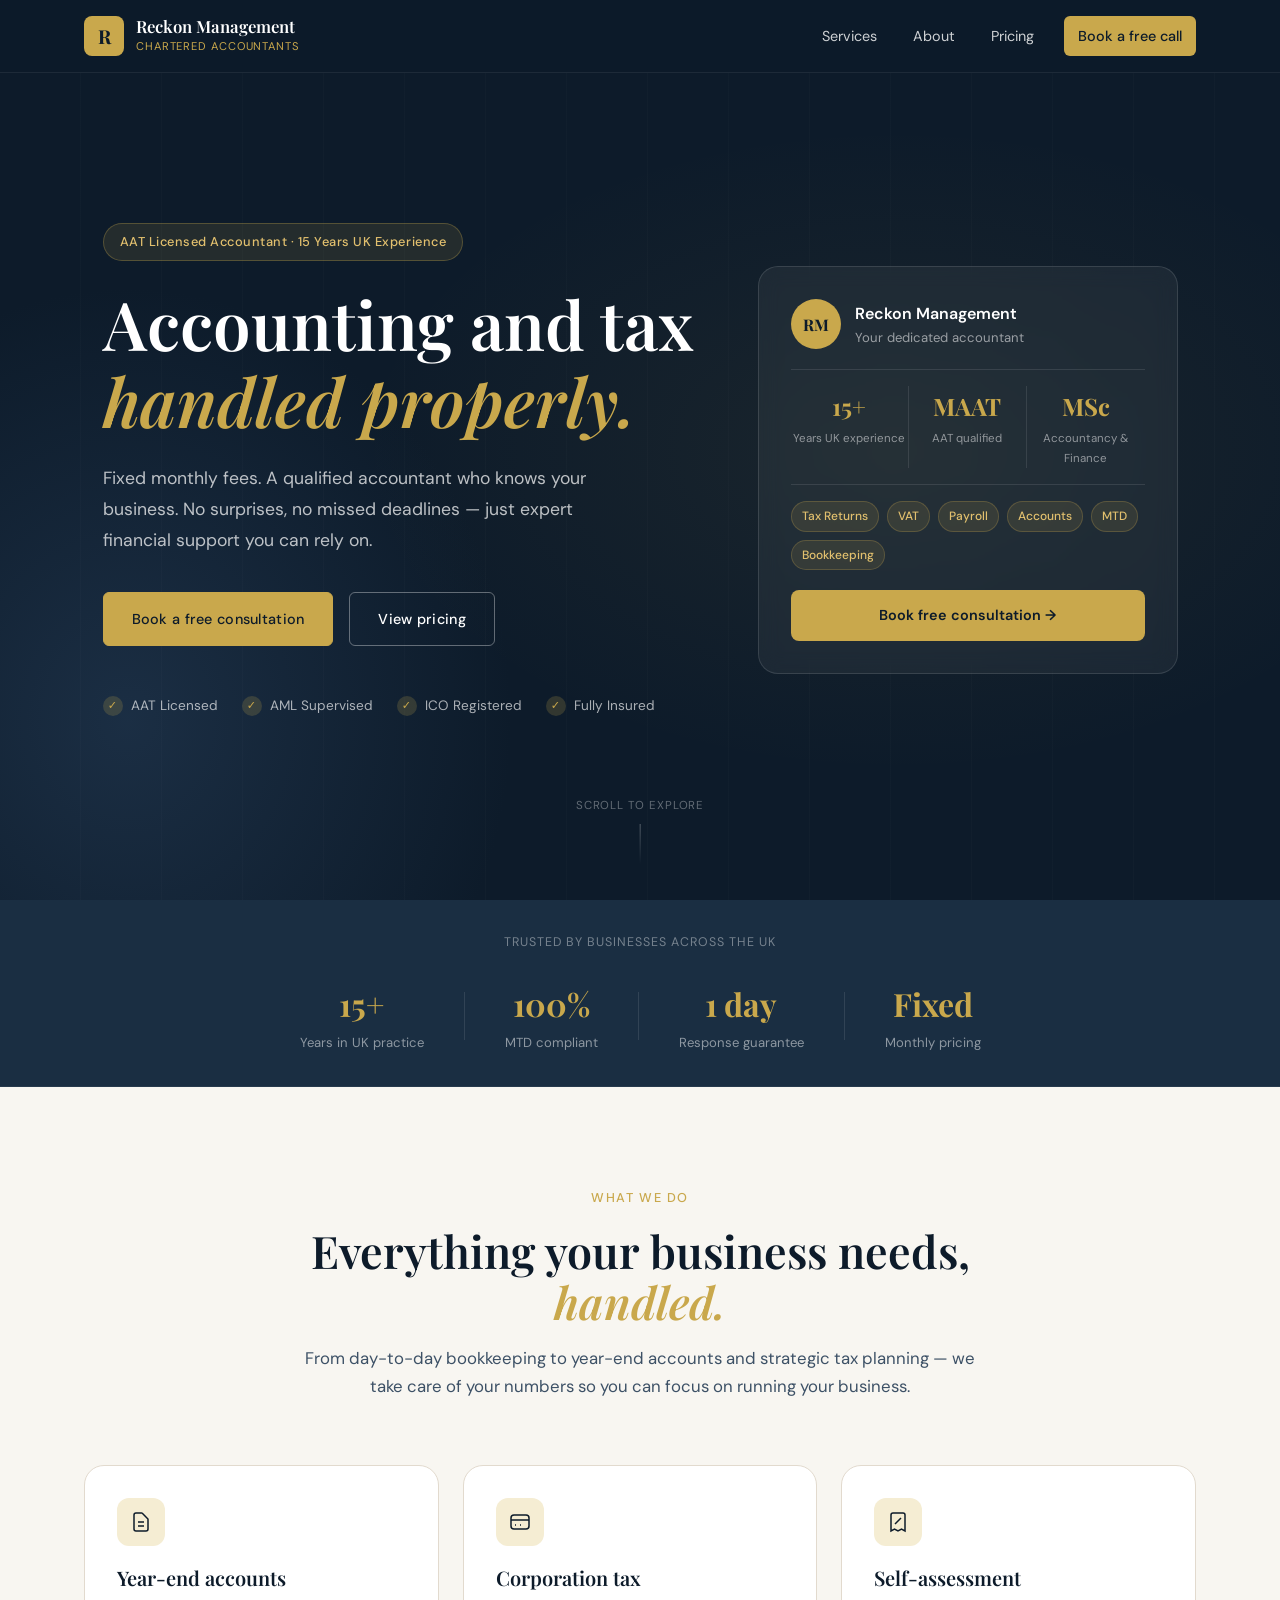
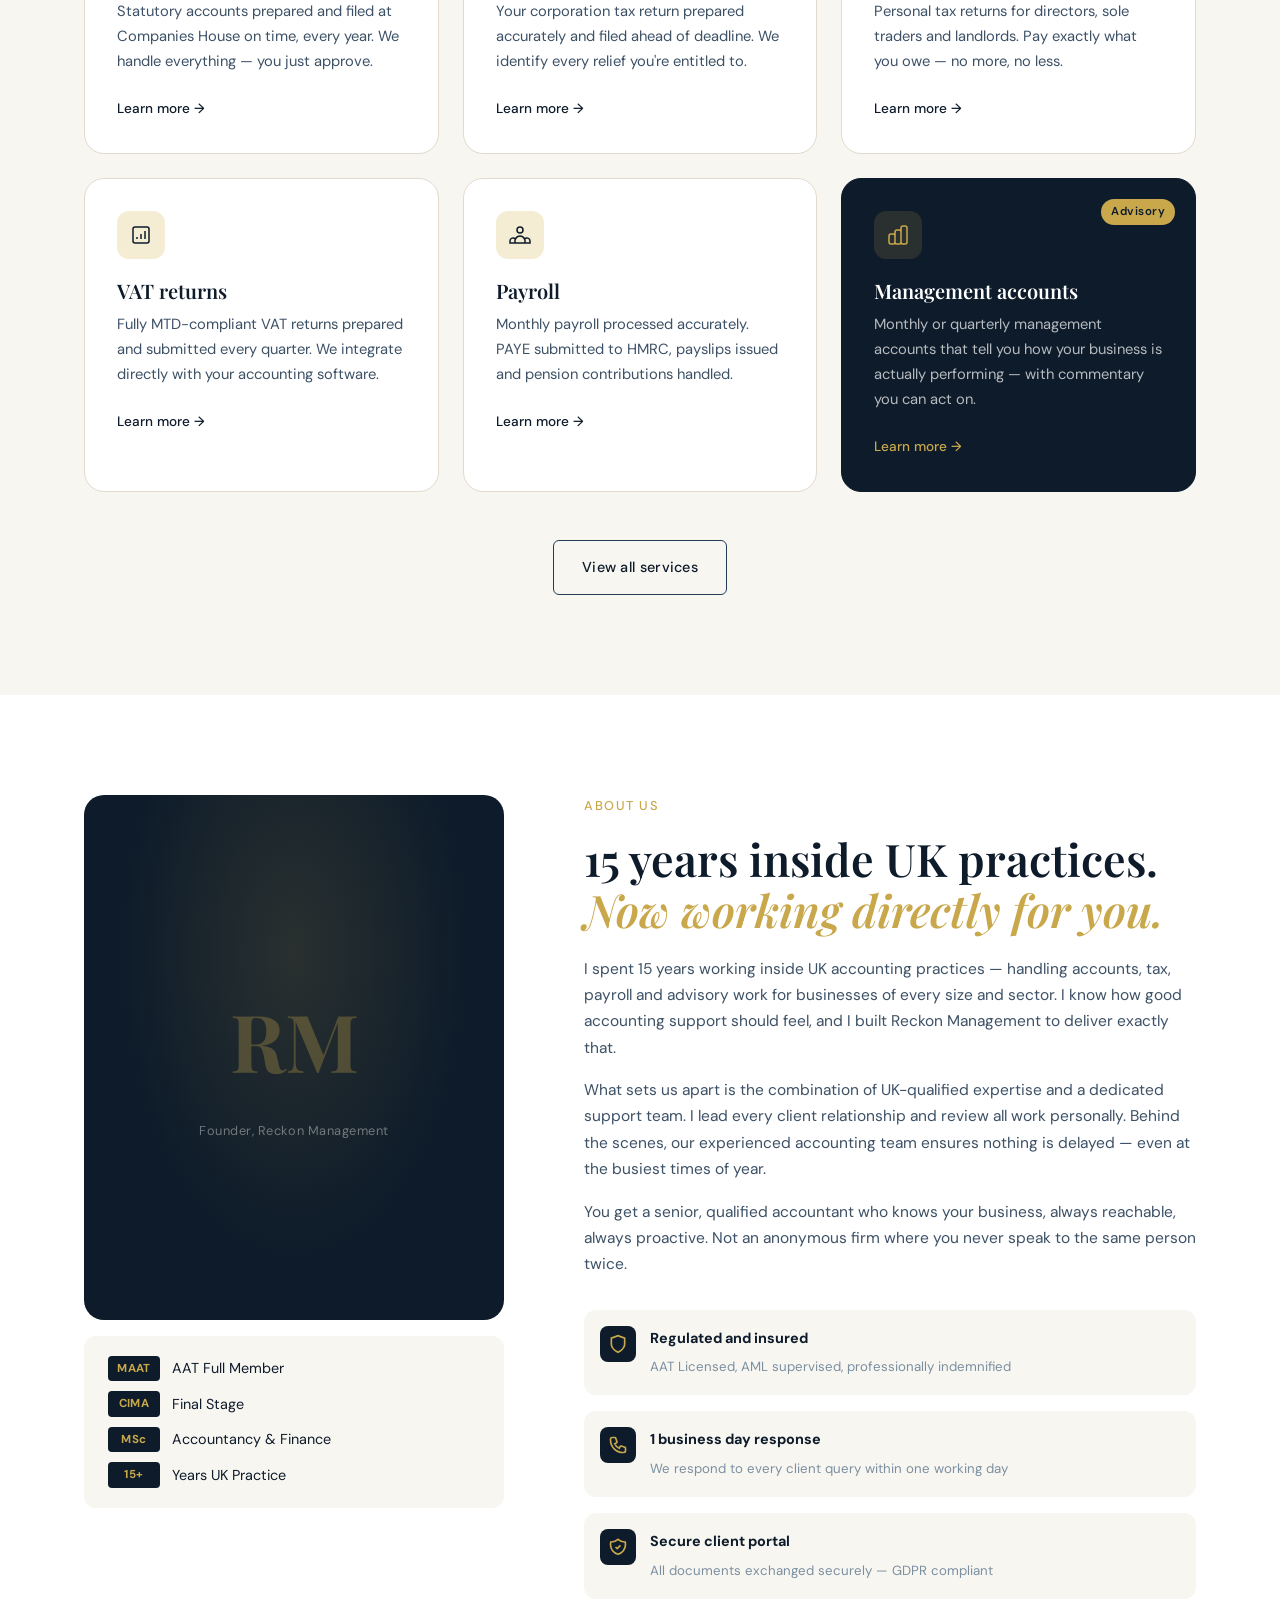
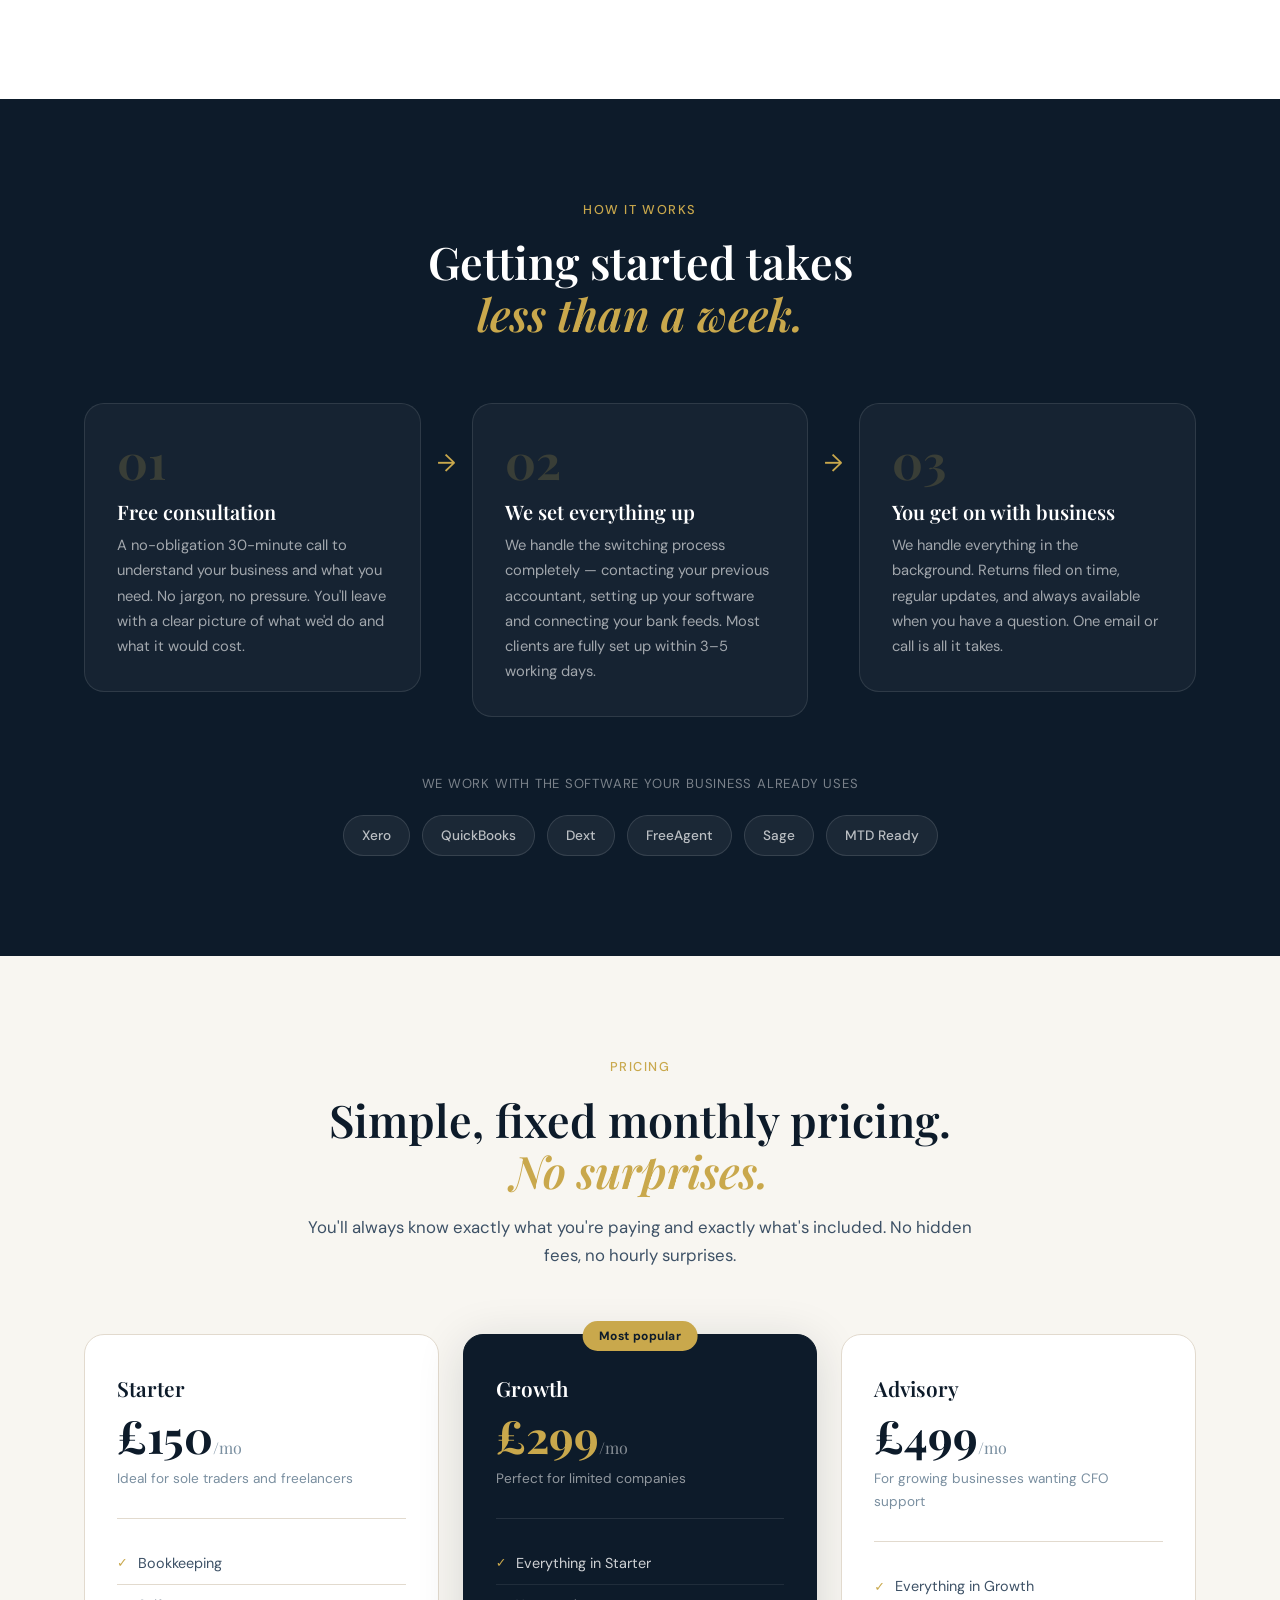
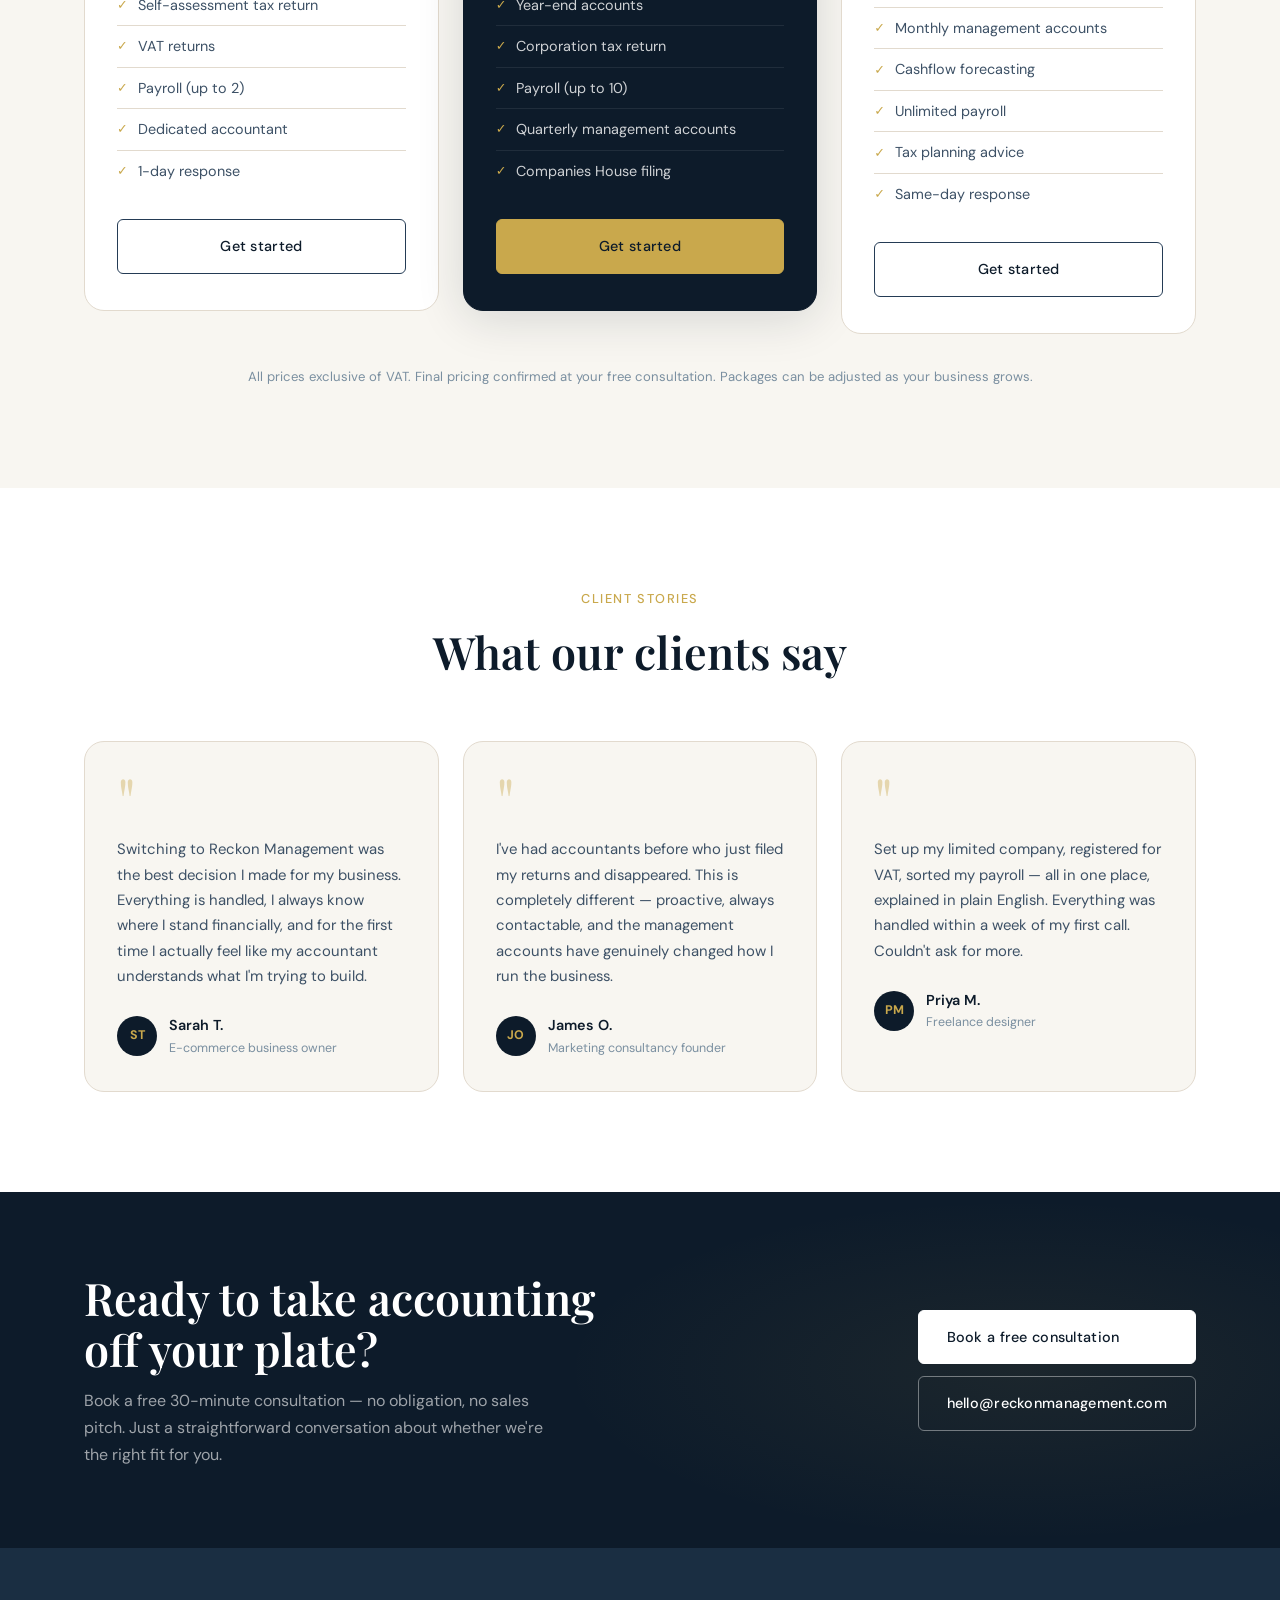
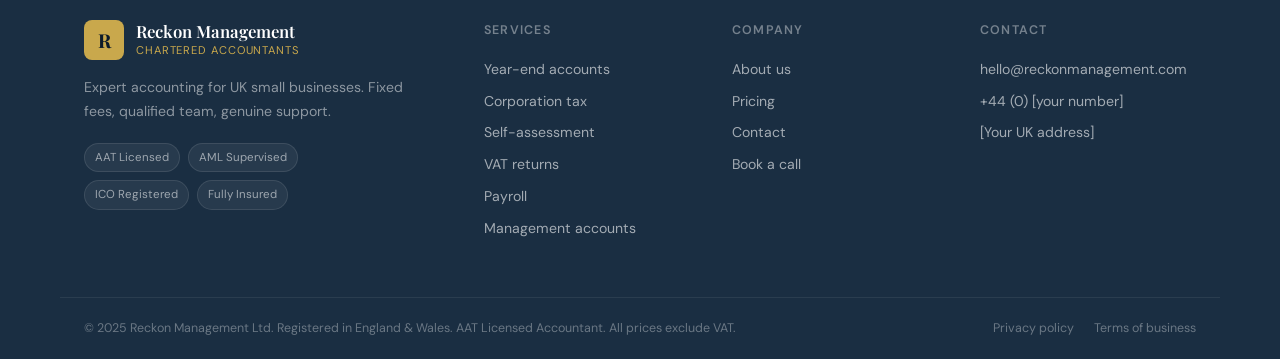
==== index.html @ 1e7f212e "Add files via upload" ====
<!DOCTYPE html>
<html lang="en">
<head>
<meta charset="UTF-8">
<meta name="viewport" content="width=device-width, initial-scale=1.0">
<title>Reckon Management — UK Accounting Practice</title>
<meta name="description" content="Fixed-fee accounting and tax for UK small businesses. AAT licensed accountant with 15 years UK practice experience. Book a free consultation today.">
<link rel="preconnect" href="https://fonts.googleapis.com">
<link rel="preconnect" href="https://fonts.gstatic.com" crossorigin>
<link href="https://fonts.googleapis.com/css2?family=Playfair+Display:wght@400;500;600;700&family=DM+Sans:wght@300;400;500&display=swap" rel="stylesheet">
<link rel="stylesheet" href="style.css">
</head>
<body>

<!-- NAV -->
<header class="nav" id="nav">
  <div class="nav-inner container">
    <a href="index.html" class="logo">
      <div class="logo-mark">R</div>
      <div class="logo-text">
        <span class="logo-name">Reckon Management</span>
        <span class="logo-tag">Chartered Accountants</span>
      </div>
    </a>
    <nav class="nav-links">
      <a href="#services">Services</a>
      <a href="#about">About</a>
      <a href="#pricing">Pricing</a>
      <a href="contact.html" class="nav-cta">Book a free call</a>
    </nav>
    <button class="burger" id="burger" aria-label="Menu">
      <span></span><span></span><span></span>
    </button>
  </div>
  <div class="mobile-menu" id="mobileMenu">
    <a href="#services">Services</a>
    <a href="#about">About</a>
    <a href="#pricing">Pricing</a>
    <a href="contact.html">Book a free call</a>
  </div>
</header>

<!-- HERO -->
<section class="hero">
  <div class="hero-bg"></div>
  <div class="container hero-inner">
    <div class="hero-content">
      <div class="hero-badge animate-up">AAT Licensed Accountant · 15 Years UK Experience</div>
      <h1 class="hero-headline animate-up delay-1">
        Accounting and tax<br>
        <em>handled properly.</em>
      </h1>
      <p class="hero-sub animate-up delay-2">Fixed monthly fees. A qualified accountant who knows your business. No surprises, no missed deadlines — just expert financial support you can rely on.</p>
      <div class="hero-actions animate-up delay-3">
        <a href="contact.html" class="btn btn-primary">Book a free consultation</a>
        <a href="#pricing" class="btn btn-ghost">View pricing</a>
      </div>
      <div class="trust-strip animate-up delay-4">
        <div class="trust-item">
          <div class="trust-icon">✓</div>
          <span>AAT Licensed</span>
        </div>
        <div class="trust-item">
          <div class="trust-icon">✓</div>
          <span>AML Supervised</span>
        </div>
        <div class="trust-item">
          <div class="trust-icon">✓</div>
          <span>ICO Registered</span>
        </div>
        <div class="trust-item">
          <div class="trust-icon">✓</div>
          <span>Fully Insured</span>
        </div>
      </div>
    </div>
    <div class="hero-visual animate-fade delay-2">
      <div class="hero-card">
        <div class="card-header-row">
          <div class="avatar">RM</div>
          <div>
            <div class="card-name">Reckon Management</div>
            <div class="card-role">Your dedicated accountant</div>
          </div>
        </div>
        <div class="card-divider"></div>
        <div class="stat-row">
          <div class="stat">
            <div class="stat-num">15+</div>
            <div class="stat-label">Years UK experience</div>
          </div>
          <div class="stat">
            <div class="stat-num">MAAT</div>
            <div class="stat-label">AAT qualified</div>
          </div>
          <div class="stat">
            <div class="stat-num">MSc</div>
            <div class="stat-label">Accountancy & Finance</div>
          </div>
        </div>
        <div class="card-divider"></div>
        <div class="service-tags">
          <span class="tag">Tax Returns</span>
          <span class="tag">VAT</span>
          <span class="tag">Payroll</span>
          <span class="tag">Accounts</span>
          <span class="tag">MTD</span>
          <span class="tag">Bookkeeping</span>
        </div>
        <a href="contact.html" class="card-cta">Book free consultation →</a>
      </div>
    </div>
  </div>
  <div class="hero-scroll">
    <span>Scroll to explore</span>
    <div class="scroll-line"></div>
  </div>
</section>

<!-- LOGOS / SOCIAL PROOF BAR -->
<section class="proof-bar">
  <div class="container">
    <p class="proof-label">Trusted by businesses across the UK</p>
    <div class="proof-stats">
      <div class="proof-stat">
        <div class="proof-num">15+</div>
        <div class="proof-desc">Years in UK practice</div>
      </div>
      <div class="proof-divider"></div>
      <div class="proof-stat">
        <div class="proof-num">100%</div>
        <div class="proof-desc">MTD compliant</div>
      </div>
      <div class="proof-divider"></div>
      <div class="proof-stat">
        <div class="proof-num">1 day</div>
        <div class="proof-desc">Response guarantee</div>
      </div>
      <div class="proof-divider"></div>
      <div class="proof-stat">
        <div class="proof-num">Fixed</div>
        <div class="proof-desc">Monthly pricing</div>
      </div>
    </div>
  </div>
</section>

<!-- SERVICES -->
<section class="services section" id="services">
  <div class="container">
    <div class="section-header">
      <div class="section-eyebrow">What we do</div>
      <h2 class="section-title">Everything your business needs,<br><em>handled.</em></h2>
      <p class="section-sub">From day-to-day bookkeeping to year-end accounts and strategic tax planning — we take care of your numbers so you can focus on running your business.</p>
    </div>
    <div class="services-grid">
      <div class="service-card" data-delay="0">
        <div class="service-icon-wrap">
          <svg width="24" height="24" viewBox="0 0 24 24" fill="none" stroke="currentColor" stroke-width="1.5"><path d="M9 12h6m-6 4h6m2 5H7a2 2 0 01-2-2V5a2 2 0 012-2h5.586a1 1 0 01.707.293l5.414 5.414a1 1 0 01.293.707V19a2 2 0 01-2 2z"/></svg>
        </div>
        <h3>Year-end accounts</h3>
        <p>Statutory accounts prepared and filed at Companies House on time, every year. We handle everything — you just approve.</p>
        <a href="services.html" class="service-link">Learn more →</a>
      </div>
      <div class="service-card" data-delay="1">
        <div class="service-icon-wrap">
          <svg width="24" height="24" viewBox="0 0 24 24" fill="none" stroke="currentColor" stroke-width="1.5"><path d="M3 10h18M7 15h1m4 0h1m-7 4h12a3 3 0 003-3V8a3 3 0 00-3-3H6a3 3 0 00-3 3v8a3 3 0 003 3z"/></svg>
        </div>
        <h3>Corporation tax</h3>
        <p>Your corporation tax return prepared accurately and filed ahead of deadline. We identify every relief you're entitled to.</p>
        <a href="services.html" class="service-link">Learn more →</a>
      </div>
      <div class="service-card" data-delay="2">
        <div class="service-icon-wrap">
          <svg width="24" height="24" viewBox="0 0 24 24" fill="none" stroke="currentColor" stroke-width="1.5"><path d="M9 14l6-6m-5.5.5h.01m4.99 5h.01M19 21V5a2 2 0 00-2-2H7a2 2 0 00-2 2v16l3.5-2 3.5 2 3.5-2 3.5 2z"/></svg>
        </div>
        <h3>Self-assessment</h3>
        <p>Personal tax returns for directors, sole traders and landlords. Pay exactly what you owe — no more, no less.</p>
        <a href="services.html" class="service-link">Learn more →</a>
      </div>
      <div class="service-card" data-delay="3">
        <div class="service-icon-wrap">
          <svg width="24" height="24" viewBox="0 0 24 24" fill="none" stroke="currentColor" stroke-width="1.5"><path d="M16 8v8m-4-5v5m-4-2v2m-2 4h12a2 2 0 002-2V6a2 2 0 00-2-2H6a2 2 0 00-2 2v12a2 2 0 002 2z"/></svg>
        </div>
        <h3>VAT returns</h3>
        <p>Fully MTD-compliant VAT returns prepared and submitted every quarter. We integrate directly with your accounting software.</p>
        <a href="services.html" class="service-link">Learn more →</a>
      </div>
      <div class="service-card" data-delay="4">
        <div class="service-icon-wrap">
          <svg width="24" height="24" viewBox="0 0 24 24" fill="none" stroke="currentColor" stroke-width="1.5"><path d="M17 20h5v-2a3 3 0 00-5.356-1.857M17 20H7m10 0v-2c0-.656-.126-1.283-.356-1.857M7 20H2v-2a3 3 0 015.356-1.857M7 20v-2c0-.656.126-1.283.356-1.857m0 0a5.002 5.002 0 019.288 0M15 7a3 3 0 11-6 0 3 3 0 016 0z"/></svg>
        </div>
        <h3>Payroll</h3>
        <p>Monthly payroll processed accurately. PAYE submitted to HMRC, payslips issued and pension contributions handled.</p>
        <a href="services.html" class="service-link">Learn more →</a>
      </div>
      <div class="service-card featured" data-delay="5">
        <div class="service-icon-wrap">
          <svg width="24" height="24" viewBox="0 0 24 24" fill="none" stroke="currentColor" stroke-width="1.5"><path d="M9 19v-6a2 2 0 00-2-2H5a2 2 0 00-2 2v6a2 2 0 002 2h2a2 2 0 002-2zm0 0V9a2 2 0 012-2h2a2 2 0 012 2v10m-6 0a2 2 0 002 2h2a2 2 0 002-2m0 0V5a2 2 0 012-2h2a2 2 0 012 2v14a2 2 0 01-2 2h-2a2 2 0 01-2-2z"/></svg>
        </div>
        <div class="featured-badge">Advisory</div>
        <h3>Management accounts</h3>
        <p>Monthly or quarterly management accounts that tell you how your business is actually performing — with commentary you can act on.</p>
        <a href="services.html" class="service-link">Learn more →</a>
      </div>
    </div>
    <div class="services-cta">
      <a href="services.html" class="btn btn-outline">View all services</a>
    </div>
  </div>
</section>

<!-- ABOUT -->
<section class="about section" id="about">
  <div class="container about-inner">
    <div class="about-visual">
      <div class="about-card-outer">
        <div class="about-img-placeholder">
          <div class="about-initials">RM</div>
          <div class="about-img-label">Founder, Reckon Management</div>
        </div>
        <div class="about-quals">
          <div class="qual-item"><span class="qual-badge">MAAT</span> AAT Full Member</div>
          <div class="qual-item"><span class="qual-badge">CIMA</span> Final Stage</div>
          <div class="qual-item"><span class="qual-badge">MSc</span> Accountancy & Finance</div>
          <div class="qual-item"><span class="qual-badge">15+</span> Years UK Practice</div>
        </div>
      </div>
    </div>
    <div class="about-content">
      <div class="section-eyebrow">About us</div>
      <h2 class="section-title">15 years inside UK practices.<br><em>Now working directly for you.</em></h2>
      <p>I spent 15 years working inside UK accounting practices — handling accounts, tax, payroll and advisory work for businesses of every size and sector. I know how good accounting support should feel, and I built Reckon Management to deliver exactly that.</p>
      <p>What sets us apart is the combination of UK-qualified expertise and a dedicated support team. I lead every client relationship and review all work personally. Behind the scenes, our experienced accounting team ensures nothing is delayed — even at the busiest times of year.</p>
      <p>You get a senior, qualified accountant who knows your business, always reachable, always proactive. Not an anonymous firm where you never speak to the same person twice.</p>
      <div class="about-promise">
        <div class="promise-item">
          <div class="promise-icon">
            <svg width="20" height="20" viewBox="0 0 24 24" fill="none" stroke="currentColor" stroke-width="2"><path d="M12 22s8-4 8-10V5l-8-3-8 3v7c0 6 8 10 8 10z"/></svg>
          </div>
          <div>
            <strong>Regulated and insured</strong>
            <span>AAT Licensed, AML supervised, professionally indemnified</span>
          </div>
        </div>
        <div class="promise-item">
          <div class="promise-icon">
            <svg width="20" height="20" viewBox="0 0 24 24" fill="none" stroke="currentColor" stroke-width="2"><path d="M3 5a2 2 0 012-2h3.28a1 1 0 01.948.684l1.498 4.493a1 1 0 01-.502 1.21l-2.257 1.13a11.042 11.042 0 005.516 5.516l1.13-2.257a1 1 0 011.21-.502l4.493 1.498a1 1 0 01.684.949V19a2 2 0 01-2 2h-1C9.716 21 3 14.284 3 6V5z"/></svg>
          </div>
          <div>
            <strong>1 business day response</strong>
            <span>We respond to every client query within one working day</span>
          </div>
        </div>
        <div class="promise-item">
          <div class="promise-icon">
            <svg width="20" height="20" viewBox="0 0 24 24" fill="none" stroke="currentColor" stroke-width="2"><path d="M9 12l2 2 4-4m5.618-4.016A11.955 11.955 0 0112 2.944a11.955 11.955 0 01-8.618 3.04A12.02 12.02 0 003 9c0 5.591 3.824 10.29 9 11.622 5.176-1.332 9-6.03 9-11.622 0-1.042-.133-2.052-.382-3.016z"/></svg>
          </div>
          <div>
            <strong>Secure client portal</strong>
            <span>All documents exchanged securely — GDPR compliant</span>
          </div>
        </div>
      </div>
    </div>
  </div>
</section>

<!-- HOW IT WORKS -->
<section class="process section">
  <div class="container">
    <div class="section-header">
      <div class="section-eyebrow">How it works</div>
      <h2 class="section-title">Getting started takes<br><em>less than a week.</em></h2>
    </div>
    <div class="process-steps">
      <div class="process-step">
        <div class="step-num">01</div>
        <div class="step-content">
          <h3>Free consultation</h3>
          <p>A no-obligation 30-minute call to understand your business and what you need. No jargon, no pressure. You'll leave with a clear picture of what we'd do and what it would cost.</p>
        </div>
      </div>
      <div class="process-arrow">→</div>
      <div class="process-step">
        <div class="step-num">02</div>
        <div class="step-content">
          <h3>We set everything up</h3>
          <p>We handle the switching process completely — contacting your previous accountant, setting up your software and connecting your bank feeds. Most clients are fully set up within 3–5 working days.</p>
        </div>
      </div>
      <div class="process-arrow">→</div>
      <div class="process-step">
        <div class="step-num">03</div>
        <div class="step-content">
          <h3>You get on with business</h3>
          <p>We handle everything in the background. Returns filed on time, regular updates, and always available when you have a question. One email or call is all it takes.</p>
        </div>
      </div>
    </div>
    <div class="software-row">
      <p class="software-label">We work with the software your business already uses</p>
      <div class="software-badges">
        <span class="sw-badge">Xero</span>
        <span class="sw-badge">QuickBooks</span>
        <span class="sw-badge">Dext</span>
        <span class="sw-badge">FreeAgent</span>
        <span class="sw-badge">Sage</span>
        <span class="sw-badge">MTD Ready</span>
      </div>
    </div>
  </div>
</section>

<!-- PRICING -->
<section class="pricing section" id="pricing">
  <div class="container">
    <div class="section-header">
      <div class="section-eyebrow">Pricing</div>
      <h2 class="section-title">Simple, fixed monthly pricing.<br><em>No surprises.</em></h2>
      <p class="section-sub">You'll always know exactly what you're paying and exactly what's included. No hidden fees, no hourly surprises.</p>
    </div>
    <div class="pricing-grid">
      <div class="pricing-card">
        <div class="plan-name">Starter</div>
        <div class="plan-price">£150<span>/mo</span></div>
        <div class="plan-desc">Ideal for sole traders and freelancers</div>
        <ul class="plan-features">
          <li>Bookkeeping</li>
          <li>Self-assessment tax return</li>
          <li>VAT returns</li>
          <li>Payroll (up to 2)</li>
          <li>Dedicated accountant</li>
          <li>1-day response</li>
        </ul>
        <a href="contact.html" class="btn btn-outline plan-btn">Get started</a>
      </div>
      <div class="pricing-card featured">
        <div class="plan-popular">Most popular</div>
        <div class="plan-name">Growth</div>
        <div class="plan-price">£299<span>/mo</span></div>
        <div class="plan-desc">Perfect for limited companies</div>
        <ul class="plan-features">
          <li>Everything in Starter</li>
          <li>Year-end accounts</li>
          <li>Corporation tax return</li>
          <li>Payroll (up to 10)</li>
          <li>Quarterly management accounts</li>
          <li>Companies House filing</li>
        </ul>
        <a href="contact.html" class="btn btn-primary plan-btn">Get started</a>
      </div>
      <div class="pricing-card">
        <div class="plan-name">Advisory</div>
        <div class="plan-price">£499<span>/mo</span></div>
        <div class="plan-desc">For growing businesses wanting CFO support</div>
        <ul class="plan-features">
          <li>Everything in Growth</li>
          <li>Monthly management accounts</li>
          <li>Cashflow forecasting</li>
          <li>Unlimited payroll</li>
          <li>Tax planning advice</li>
          <li>Same-day response</li>
        </ul>
        <a href="contact.html" class="btn btn-outline plan-btn">Get started</a>
      </div>
    </div>
    <p class="pricing-note">All prices exclusive of VAT. Final pricing confirmed at your free consultation. Packages can be adjusted as your business grows.</p>
  </div>
</section>

<!-- TESTIMONIALS -->
<section class="testimonials section">
  <div class="container">
    <div class="section-header">
      <div class="section-eyebrow">Client stories</div>
      <h2 class="section-title">What our clients say</h2>
    </div>
    <div class="testimonials-grid">
      <div class="testimonial-card">
        <div class="quote-mark">"</div>
        <p>Switching to Reckon Management was the best decision I made for my business. Everything is handled, I always know where I stand financially, and for the first time I actually feel like my accountant understands what I'm trying to build.</p>
        <div class="testimonial-author">
          <div class="author-avatar">ST</div>
          <div>
            <div class="author-name">Sarah T.</div>
            <div class="author-role">E-commerce business owner</div>
          </div>
        </div>
      </div>
      <div class="testimonial-card">
        <div class="quote-mark">"</div>
        <p>I've had accountants before who just filed my returns and disappeared. This is completely different — proactive, always contactable, and the management accounts have genuinely changed how I run the business.</p>
        <div class="testimonial-author">
          <div class="author-avatar">JO</div>
          <div>
            <div class="author-name">James O.</div>
            <div class="author-role">Marketing consultancy founder</div>
          </div>
        </div>
      </div>
      <div class="testimonial-card">
        <div class="quote-mark">"</div>
        <p>Set up my limited company, registered for VAT, sorted my payroll — all in one place, explained in plain English. Everything was handled within a week of my first call. Couldn't ask for more.</p>
        <div class="testimonial-author">
          <div class="author-avatar">PM</div>
          <div>
            <div class="author-name">Priya M.</div>
            <div class="author-role">Freelance designer</div>
          </div>
        </div>
      </div>
    </div>
  </div>
</section>

<!-- CTA BANNER -->
<section class="cta-banner">
  <div class="container cta-inner">
    <div class="cta-content">
      <h2>Ready to take accounting<br>off your plate?</h2>
      <p>Book a free 30-minute consultation — no obligation, no sales pitch. Just a straightforward conversation about whether we're the right fit for you.</p>
    </div>
    <div class="cta-actions">
      <a href="contact.html" class="btn btn-white">Book a free consultation</a>
      <a href="mailto:hello@reckonmanagement.com" class="btn btn-ghost-white">hello@reckonmanagement.com</a>
    </div>
  </div>
</section>

<!-- FOOTER -->
<footer class="footer">
  <div class="container footer-inner">
    <div class="footer-brand">
      <div class="logo">
        <div class="logo-mark">R</div>
        <div class="logo-text">
          <span class="logo-name">Reckon Management</span>
          <span class="logo-tag">Chartered Accountants</span>
        </div>
      </div>
      <p class="footer-tagline">Expert accounting for UK small businesses. Fixed fees, qualified team, genuine support.</p>
      <div class="footer-badges">
        <span>AAT Licensed</span>
        <span>AML Supervised</span>
        <span>ICO Registered</span>
        <span>Fully Insured</span>
      </div>
    </div>
    <div class="footer-links">
      <div class="footer-col">
        <div class="footer-col-title">Services</div>
        <a href="services.html">Year-end accounts</a>
        <a href="services.html">Corporation tax</a>
        <a href="services.html">Self-assessment</a>
        <a href="services.html">VAT returns</a>
        <a href="services.html">Payroll</a>
        <a href="services.html">Management accounts</a>
      </div>
      <div class="footer-col">
        <div class="footer-col-title">Company</div>
        <a href="#about">About us</a>
        <a href="#pricing">Pricing</a>
        <a href="contact.html">Contact</a>
        <a href="contact.html">Book a call</a>
      </div>
      <div class="footer-col">
        <div class="footer-col-title">Contact</div>
        <a href="mailto:hello@reckonmanagement.com">hello@reckonmanagement.com</a>
        <a href="tel:+44">+44 (0) [your number]</a>
        <a href="#">[Your UK address]</a>
      </div>
    </div>
  </div>
  <div class="footer-bottom">
    <div class="container footer-bottom-inner">
      <p>© 2025 Reckon Management Ltd. Registered in England & Wales. AAT Licensed Accountant. All prices exclude VAT.</p>
      <div class="footer-legal">
        <a href="#">Privacy policy</a>
        <a href="#">Terms of business</a>
      </div>
    </div>
  </div>
</footer>

<script src="script.js"></script>
</body>
</html>
---- style.css ----
/* ─── TOKENS ─────────────────────────────────────── */
:root {
  --navy:        #0D1B2A;
  --navy-mid:    #1A2E42;
  --navy-light:  #243B55;
  --gold:        #C9A84C;
  --gold-light:  #E2C06E;
  --gold-pale:   #F5EDD3;
  --white:       #FFFFFF;
  --off-white:   #F8F6F1;
  --text-dark:   #0D1B2A;
  --text-mid:    #3D5166;
  --text-muted:  #7A8FA0;
  --border:      #E2DACE;
  --border-dark: #243B55;
  --radius:      12px;
  --radius-lg:   20px;
  --shadow:      0 2px 20px rgba(13,27,42,0.08);
  --shadow-lg:   0 8px 48px rgba(13,27,42,0.14);
  --font-display: 'Playfair Display', Georgia, serif;
  --font-body:    'DM Sans', system-ui, sans-serif;
  --transition:   0.25s ease;
}

/* ─── RESET ─────────────────────────────────────── */
*, *::before, *::after { box-sizing: border-box; margin: 0; padding: 0; }
html { scroll-behavior: smooth; }
body {
  font-family: var(--font-body);
  font-size: 16px;
  line-height: 1.7;
  color: var(--text-dark);
  background: var(--white);
  -webkit-font-smoothing: antialiased;
}
img { max-width: 100%; display: block; }
a { color: inherit; text-decoration: none; }
ul { list-style: none; }

/* ─── CONTAINER ──────────────────────────────────── */
.container {
  max-width: 1160px;
  margin: 0 auto;
  padding: 0 24px;
}

/* ─── TYPOGRAPHY ─────────────────────────────────── */
h1, h2, h3, h4 { font-family: var(--font-display); font-weight: 600; line-height: 1.15; }
h1 { font-size: clamp(2.4rem, 5vw, 3.8rem); }
h2 { font-size: clamp(1.9rem, 3.5vw, 2.9rem); }
h3 { font-size: 1.25rem; font-weight: 600; }
em { font-style: italic; color: var(--gold); }
p { color: var(--text-mid); }

/* ─── BUTTONS ────────────────────────────────────── */
.btn {
  display: inline-flex; align-items: center; gap: 8px;
  padding: 14px 28px;
  font-family: var(--font-body);
  font-size: 0.9rem;
  font-weight: 500;
  letter-spacing: 0.02em;
  border-radius: 6px;
  border: 1.5px solid transparent;
  cursor: pointer;
  transition: all var(--transition);
  white-space: nowrap;
}
.btn-primary {
  background: var(--gold);
  color: var(--navy);
  border-color: var(--gold);
}
.btn-primary:hover {
  background: var(--gold-light);
  border-color: var(--gold-light);
  transform: translateY(-1px);
  box-shadow: 0 4px 20px rgba(201,168,76,0.35);
}
.btn-ghost {
  background: transparent;
  color: var(--white);
  border-color: rgba(255,255,255,0.35);
}
.btn-ghost:hover {
  border-color: rgba(255,255,255,0.7);
  background: rgba(255,255,255,0.08);
}
.btn-outline {
  background: transparent;
  color: var(--navy);
  border-color: var(--border-dark);
}
.btn-outline:hover {
  background: var(--navy);
  color: var(--white);
  border-color: var(--navy);
  transform: translateY(-1px);
}
.btn-white {
  background: var(--white);
  color: var(--navy);
  border-color: var(--white);
}
.btn-white:hover {
  background: var(--gold-pale);
  border-color: var(--gold-pale);
  transform: translateY(-1px);
  box-shadow: 0 4px 20px rgba(0,0,0,0.15);
}
.btn-ghost-white {
  background: transparent;
  color: var(--white);
  border-color: rgba(255,255,255,0.4);
}
.btn-ghost-white:hover {
  background: rgba(255,255,255,0.1);
  border-color: rgba(255,255,255,0.7);
}

/* ─── SECTIONS ───────────────────────────────────── */
.section { padding: 100px 0; }
.section-eyebrow {
  font-family: var(--font-body);
  font-size: 0.8rem;
  font-weight: 500;
  letter-spacing: 0.12em;
  text-transform: uppercase;
  color: var(--gold);
  margin-bottom: 16px;
}
.section-header { text-align: center; max-width: 680px; margin: 0 auto 64px; }
.section-title { margin-bottom: 16px; }
.section-sub { font-size: 1.05rem; color: var(--text-mid); }

/* ─── NAV ────────────────────────────────────────── */
.nav {
  position: fixed; top: 0; left: 0; right: 0; z-index: 100;
  background: rgba(13,27,42,0.95);
  backdrop-filter: blur(12px);
  border-bottom: 1px solid rgba(255,255,255,0.07);
  transition: all var(--transition);
}
.nav.scrolled {
  background: rgba(13,27,42,0.99);
  box-shadow: 0 2px 24px rgba(0,0,0,0.25);
}
.nav-inner {
  display: flex; align-items: center; justify-content: space-between;
  height: 72px;
}
.logo {
  display: flex; align-items: center; gap: 12px;
  text-decoration: none;
}
.logo-mark {
  width: 40px; height: 40px;
  background: var(--gold);
  color: var(--navy);
  display: flex; align-items: center; justify-content: center;
  font-family: var(--font-display);
  font-size: 1.2rem;
  font-weight: 700;
  border-radius: 8px;
  flex-shrink: 0;
}
.logo-name {
  display: block;
  font-family: var(--font-display);
  font-size: 1.05rem;
  font-weight: 600;
  color: var(--white);
  line-height: 1.2;
}
.logo-tag {
  display: block;
  font-size: 0.7rem;
  letter-spacing: 0.08em;
  color: var(--gold);
  text-transform: uppercase;
}
.nav-links {
  display: flex; align-items: center; gap: 8px;
}
.nav-links a {
  color: rgba(255,255,255,0.8);
  font-size: 0.9rem;
  padding: 8px 14px;
  border-radius: 6px;
  transition: all var(--transition);
}
.nav-links a:hover { color: var(--white); background: rgba(255,255,255,0.07); }
.nav-cta {
  background: var(--gold) !important;
  color: var(--navy) !important;
  font-weight: 500;
  margin-left: 8px;
}
.nav-cta:hover { background: var(--gold-light) !important; }
.burger {
  display: none; flex-direction: column; gap: 5px;
  background: none; border: none; cursor: pointer; padding: 8px;
}
.burger span {
  display: block; width: 22px; height: 2px;
  background: var(--white); border-radius: 2px;
  transition: all var(--transition);
}
.mobile-menu {
  display: none; flex-direction: column;
  padding: 16px 24px 24px;
  border-top: 1px solid rgba(255,255,255,0.1);
}
.mobile-menu a {
  color: rgba(255,255,255,0.85);
  padding: 12px 0;
  border-bottom: 1px solid rgba(255,255,255,0.06);
  font-size: 1rem;
}
.mobile-menu a:last-child { border-bottom: none; color: var(--gold); }
.mobile-menu.open { display: flex; }

/* ─── HERO ───────────────────────────────────────── */
.hero {
  min-height: 100vh;
  background: var(--navy);
  position: relative;
  display: flex; align-items: center;
  padding: 120px 0 80px;
  overflow: hidden;
}
.hero-bg {
  position: absolute; inset: 0;
  background:
    radial-gradient(ellipse 70% 60% at 70% 50%, rgba(201,168,76,0.07) 0%, transparent 60%),
    radial-gradient(ellipse 50% 80% at 10% 80%, rgba(36,59,85,0.6) 0%, transparent 60%);
  pointer-events: none;
}
.hero-bg::after {
  content: '';
  position: absolute; inset: 0;
  background-image: repeating-linear-gradient(
    90deg,
    transparent,
    transparent 80px,
    rgba(255,255,255,0.015) 80px,
    rgba(255,255,255,0.015) 81px
  );
}
.hero-inner {
  display: grid;
  grid-template-columns: 1fr 420px;
  gap: 64px;
  align-items: center;
  position: relative; z-index: 1;
}
.hero-badge {
  display: inline-flex; align-items: center;
  background: rgba(201,168,76,0.12);
  border: 1px solid rgba(201,168,76,0.3);
  color: var(--gold-light);
  font-size: 0.8rem;
  font-weight: 500;
  letter-spacing: 0.04em;
  padding: 7px 16px;
  border-radius: 100px;
  margin-bottom: 24px;
}
.hero-headline {
  color: var(--white);
  margin-bottom: 24px;
  font-size: clamp(2.6rem, 5.5vw, 4.2rem);
}
.hero-sub {
  color: rgba(255,255,255,0.72);
  font-size: 1.1rem;
  max-width: 520px;
  margin-bottom: 36px;
  line-height: 1.75;
}
.hero-actions {
  display: flex; align-items: center; gap: 16px;
  flex-wrap: wrap;
  margin-bottom: 48px;
}
.trust-strip {
  display: flex; align-items: center; gap: 24px;
  flex-wrap: wrap;
}
.trust-item {
  display: flex; align-items: center; gap: 8px;
  color: rgba(255,255,255,0.65);
  font-size: 0.85rem;
}
.trust-icon {
  width: 20px; height: 20px;
  background: rgba(201,168,76,0.2);
  color: var(--gold);
  border-radius: 50%;
  display: flex; align-items: center; justify-content: center;
  font-size: 0.7rem;
  font-weight: 700;
}

/* HERO CARD */
.hero-visual { position: relative; }
.hero-card {
  background: rgba(255,255,255,0.05);
  border: 1px solid rgba(255,255,255,0.12);
  border-radius: var(--radius-lg);
  padding: 32px;
  backdrop-filter: blur(10px);
}
.card-header-row {
  display: flex; align-items: center; gap: 14px;
  margin-bottom: 20px;
}
.avatar {
  width: 50px; height: 50px;
  background: var(--gold);
  color: var(--navy);
  border-radius: 50%;
  display: flex; align-items: center; justify-content: center;
  font-family: var(--font-display);
  font-size: 1rem; font-weight: 700;
  flex-shrink: 0;
}
.card-name { color: var(--white); font-weight: 600; font-size: 1rem; }
.card-role { color: rgba(255,255,255,0.55); font-size: 0.82rem; }
.card-divider { height: 1px; background: rgba(255,255,255,0.1); margin: 16px 0; }
.stat-row { display: flex; gap: 0; }
.stat { flex: 1; text-align: center; }
.stat + .stat { border-left: 1px solid rgba(255,255,255,0.1); }
.stat-num {
  font-family: var(--font-display);
  font-size: 1.5rem; font-weight: 700;
  color: var(--gold);
}
.stat-label { font-size: 0.72rem; color: rgba(255,255,255,0.5); margin-top: 2px; }
.service-tags { display: flex; flex-wrap: wrap; gap: 8px; margin-top: 4px; }
.tag {
  background: rgba(201,168,76,0.12);
  border: 1px solid rgba(201,168,76,0.25);
  color: var(--gold-light);
  font-size: 0.75rem; font-weight: 500;
  padding: 4px 10px; border-radius: 100px;
}
.card-cta {
  display: block;
  margin-top: 20px;
  text-align: center;
  background: var(--gold);
  color: var(--navy);
  font-weight: 600; font-size: 0.9rem;
  padding: 13px;
  border-radius: 8px;
  transition: all var(--transition);
}
.card-cta:hover { background: var(--gold-light); transform: translateY(-1px); }

/* SCROLL HINT */
.hero-scroll {
  position: absolute; bottom: 36px; left: 50%;
  transform: translateX(-50%);
  display: flex; flex-direction: column; align-items: center; gap: 8px;
  color: rgba(255,255,255,0.35);
  font-size: 0.72rem; letter-spacing: 0.08em; text-transform: uppercase;
}
.scroll-line {
  width: 1px; height: 40px;
  background: linear-gradient(to bottom, rgba(255,255,255,0.3), transparent);
  animation: scrollPulse 2s ease-in-out infinite;
}
@keyframes scrollPulse {
  0%, 100% { opacity: 0.3; transform: scaleY(1); }
  50% { opacity: 0.8; transform: scaleY(1.1); }
}

/* ─── PROOF BAR ──────────────────────────────────── */
.proof-bar {
  background: var(--navy-mid);
  border-bottom: 1px solid rgba(255,255,255,0.06);
  padding: 32px 0;
}
.proof-label {
  text-align: center;
  color: rgba(255,255,255,0.4);
  font-size: 0.78rem;
  letter-spacing: 0.08em;
  text-transform: uppercase;
  margin-bottom: 24px;
}
.proof-stats {
  display: flex; align-items: center; justify-content: center; gap: 0;
}
.proof-stat { text-align: center; padding: 0 40px; }
.proof-num {
  font-family: var(--font-display);
  font-size: 2rem; font-weight: 700;
  color: var(--gold);
}
.proof-desc { color: rgba(255,255,255,0.5); font-size: 0.82rem; }
.proof-divider {
  width: 1px; height: 48px;
  background: rgba(255,255,255,0.1);
}

/* ─── SERVICES ───────────────────────────────────── */
.services { background: var(--off-white); }
.services-grid {
  display: grid;
  grid-template-columns: repeat(3, 1fr);
  gap: 24px;
}
.service-card {
  background: var(--white);
  border: 1px solid var(--border);
  border-radius: var(--radius-lg);
  padding: 32px;
  position: relative;
  transition: all var(--transition);
}
.service-card:hover {
  border-color: var(--navy);
  transform: translateY(-4px);
  box-shadow: var(--shadow-lg);
}
.service-card.featured {
  background: var(--navy);
  border-color: var(--navy);
  color: var(--white);
}
.service-card.featured p { color: rgba(255,255,255,0.7); }
.service-card.featured h3 { color: var(--white); }
.service-card.featured .service-link { color: var(--gold); }
.service-icon-wrap {
  width: 48px; height: 48px;
  background: var(--gold-pale);
  border-radius: 12px;
  display: flex; align-items: center; justify-content: center;
  color: var(--navy);
  margin-bottom: 20px;
}
.service-card.featured .service-icon-wrap {
  background: rgba(201,168,76,0.15);
  color: var(--gold);
}
.featured-badge {
  position: absolute; top: 20px; right: 20px;
  background: var(--gold);
  color: var(--navy);
  font-size: 0.72rem; font-weight: 600;
  padding: 3px 10px; border-radius: 100px;
  letter-spacing: 0.04em;
}
.service-card h3 { margin-bottom: 10px; }
.service-card p { font-size: 0.92rem; margin-bottom: 20px; }
.service-link {
  font-size: 0.85rem; font-weight: 500;
  color: var(--navy);
  transition: gap var(--transition);
}
.service-link:hover { color: var(--gold); }
.services-cta { text-align: center; margin-top: 48px; }

/* ─── ABOUT ──────────────────────────────────────── */
.about { background: var(--white); }
.about-inner {
  display: grid;
  grid-template-columns: 420px 1fr;
  gap: 80px;
  align-items: start;
}
.about-img-placeholder {
  background: var(--navy);
  border-radius: var(--radius-lg);
  aspect-ratio: 4/5;
  display: flex; flex-direction: column;
  align-items: center; justify-content: center;
  gap: 12px;
  position: relative;
  overflow: hidden;
}
.about-img-placeholder::before {
  content: '';
  position: absolute; inset: 0;
  background: radial-gradient(ellipse at 50% 30%, rgba(201,168,76,0.15) 0%, transparent 60%);
}
.about-initials {
  font-family: var(--font-display);
  font-size: 5rem; font-weight: 700;
  color: rgba(201,168,76,0.3);
}
.about-img-label {
  font-size: 0.8rem;
  color: rgba(255,255,255,0.4);
  letter-spacing: 0.04em;
}
.about-quals {
  background: var(--off-white);
  border-radius: var(--radius);
  padding: 20px 24px;
  margin-top: 16px;
  display: flex; flex-direction: column; gap: 10px;
}
.qual-item {
  display: flex; align-items: center; gap: 12px;
  font-size: 0.9rem; color: var(--text-dark);
}
.qual-badge {
  background: var(--navy);
  color: var(--gold);
  font-size: 0.72rem; font-weight: 700;
  padding: 3px 9px; border-radius: 4px;
  letter-spacing: 0.04em;
  min-width: 52px; text-align: center;
}
.about-content .section-title { text-align: left; margin-bottom: 20px; }
.about-content p { margin-bottom: 16px; font-size: 0.97rem; }
.about-promise { margin-top: 32px; display: flex; flex-direction: column; gap: 16px; }
.promise-item {
  display: flex; align-items: flex-start; gap: 14px;
  padding: 16px;
  background: var(--off-white);
  border-radius: var(--radius);
}
.promise-icon {
  width: 36px; height: 36px;
  background: var(--navy);
  color: var(--gold);
  border-radius: 8px;
  display: flex; align-items: center; justify-content: center;
  flex-shrink: 0;
}
.promise-item strong { display: block; font-size: 0.9rem; color: var(--text-dark); margin-bottom: 2px; }
.promise-item span { font-size: 0.83rem; color: var(--text-muted); }

/* ─── PROCESS ────────────────────────────────────── */
.process { background: var(--navy); }
.process .section-eyebrow { color: var(--gold); }
.process .section-title { color: var(--white); }
.process-steps {
  display: flex; align-items: flex-start; gap: 16px;
  margin-bottom: 56px;
}
.process-step {
  flex: 1;
  background: rgba(255,255,255,0.04);
  border: 1px solid rgba(255,255,255,0.1);
  border-radius: var(--radius-lg);
  padding: 32px;
}
.step-num {
  font-family: var(--font-display);
  font-size: 3rem; font-weight: 700;
  color: rgba(201,168,76,0.2);
  line-height: 1;
  margin-bottom: 16px;
}
.step-content h3 { color: var(--white); margin-bottom: 10px; }
.step-content p { color: rgba(255,255,255,0.6); font-size: 0.92rem; }
.process-arrow {
  font-size: 1.5rem; color: var(--gold);
  padding-top: 40px; flex-shrink: 0;
}
.software-row { text-align: center; }
.software-label {
  color: rgba(255,255,255,0.45);
  font-size: 0.82rem;
  letter-spacing: 0.06em;
  text-transform: uppercase;
  margin-bottom: 20px;
}
.software-badges {
  display: flex; align-items: center; justify-content: center;
  flex-wrap: wrap; gap: 12px;
}
.sw-badge {
  background: rgba(255,255,255,0.06);
  border: 1px solid rgba(255,255,255,0.12);
  color: rgba(255,255,255,0.7);
  font-size: 0.85rem; font-weight: 500;
  padding: 8px 18px; border-radius: 100px;
}

/* ─── PRICING ────────────────────────────────────── */
.pricing { background: var(--off-white); }
.pricing-grid {
  display: grid;
  grid-template-columns: repeat(3, 1fr);
  gap: 24px;
  align-items: start;
}
.pricing-card {
  background: var(--white);
  border: 1px solid var(--border);
  border-radius: var(--radius-lg);
  padding: 36px 32px;
  position: relative;
  transition: all var(--transition);
}
.pricing-card:hover { box-shadow: var(--shadow-lg); }
.pricing-card.featured {
  background: var(--navy);
  border-color: var(--navy);
  transform: scale(1.03);
  box-shadow: var(--shadow-lg);
}
.plan-popular {
  position: absolute; top: -14px; left: 50%;
  transform: translateX(-50%);
  background: var(--gold);
  color: var(--navy);
  font-size: 0.75rem; font-weight: 700;
  padding: 5px 16px; border-radius: 100px;
  letter-spacing: 0.04em; white-space: nowrap;
}
.plan-name {
  font-family: var(--font-display);
  font-size: 1.3rem; font-weight: 600;
  color: var(--text-dark);
  margin-bottom: 8px;
}
.pricing-card.featured .plan-name { color: var(--white); }
.plan-price {
  font-family: var(--font-display);
  font-size: 2.8rem; font-weight: 700;
  color: var(--navy);
  line-height: 1;
  margin-bottom: 8px;
}
.plan-price span { font-size: 1rem; font-weight: 400; color: var(--text-muted); }
.pricing-card.featured .plan-price { color: var(--gold); }
.pricing-card.featured .plan-price span { color: rgba(255,255,255,0.5); }
.plan-desc { font-size: 0.85rem; color: var(--text-muted); margin-bottom: 28px; }
.pricing-card.featured .plan-desc { color: rgba(255,255,255,0.55); }
.plan-features { border-top: 1px solid var(--border); padding-top: 24px; margin-bottom: 28px; }
.pricing-card.featured .plan-features { border-color: rgba(255,255,255,0.1); }
.plan-features li {
  padding: 8px 0;
  font-size: 0.9rem; color: var(--text-mid);
  border-bottom: 1px solid var(--border);
  display: flex; align-items: center; gap: 10px;
}
.pricing-card.featured .plan-features li {
  color: rgba(255,255,255,0.8);
  border-color: rgba(255,255,255,0.08);
}
.plan-features li::before {
  content: '✓';
  color: var(--gold);
  font-weight: 700; font-size: 0.8rem;
  flex-shrink: 0;
}
.plan-features li:last-child { border-bottom: none; }
.plan-btn { width: 100%; justify-content: center; }
.pricing-note {
  text-align: center;
  font-size: 0.82rem;
  color: var(--text-muted);
  margin-top: 32px;
}

/* ─── TESTIMONIALS ───────────────────────────────── */
.testimonials { background: var(--white); }
.testimonials-grid {
  display: grid;
  grid-template-columns: repeat(3, 1fr);
  gap: 24px;
}
.testimonial-card {
  background: var(--off-white);
  border: 1px solid var(--border);
  border-radius: var(--radius-lg);
  padding: 32px;
  position: relative;
  transition: all var(--transition);
}
.testimonial-card:hover {
  border-color: var(--navy);
  transform: translateY(-4px);
  box-shadow: var(--shadow);
}
.quote-mark {
  font-family: var(--font-display);
  font-size: 4rem; line-height: 0.8;
  color: var(--gold);
  opacity: 0.4;
  margin-bottom: 12px;
}
.testimonial-card p {
  font-size: 0.93rem; line-height: 1.7;
  color: var(--text-mid);
  margin-bottom: 24px;
}
.testimonial-author { display: flex; align-items: center; gap: 12px; }
.author-avatar {
  width: 40px; height: 40px;
  background: var(--navy);
  color: var(--gold);
  border-radius: 50%;
  display: flex; align-items: center; justify-content: center;
  font-size: 0.78rem; font-weight: 700;
  flex-shrink: 0;
}
.author-name { font-weight: 600; font-size: 0.9rem; color: var(--text-dark); }
.author-role { font-size: 0.78rem; color: var(--text-muted); }

/* ─── CTA BANNER ─────────────────────────────────── */
.cta-banner {
  background: var(--navy);
  padding: 80px 0;
  position: relative;
  overflow: hidden;
}
.cta-banner::before {
  content: '';
  position: absolute; inset: 0;
  background: radial-gradient(ellipse 60% 80% at 80% 50%, rgba(201,168,76,0.08) 0%, transparent 60%);
}
.cta-inner {
  display: flex; align-items: center; justify-content: space-between;
  gap: 48px;
  position: relative; z-index: 1;
}
.cta-content h2 { color: var(--white); margin-bottom: 12px; }
.cta-content p { color: rgba(255,255,255,0.6); max-width: 480px; }
.cta-actions { display: flex; flex-direction: column; gap: 12px; flex-shrink: 0; }

/* ─── FOOTER ─────────────────────────────────────── */
.footer { background: var(--navy-mid); padding: 72px 0 0; }
.footer-inner {
  display: grid;
  grid-template-columns: 320px 1fr;
  gap: 80px;
  padding-bottom: 56px;
  border-bottom: 1px solid rgba(255,255,255,0.07);
}
.footer-brand .logo { margin-bottom: 16px; }
.footer-tagline {
  color: rgba(255,255,255,0.5);
  font-size: 0.88rem;
  line-height: 1.65;
  margin-bottom: 20px;
}
.footer-badges {
  display: flex; flex-wrap: wrap; gap: 8px;
}
.footer-badges span {
  background: rgba(255,255,255,0.06);
  border: 1px solid rgba(255,255,255,0.1);
  color: rgba(255,255,255,0.55);
  font-size: 0.72rem;
  padding: 4px 10px; border-radius: 100px;
}
.footer-links {
  display: grid;
  grid-template-columns: repeat(3, 1fr);
  gap: 32px;
}
.footer-col { display: flex; flex-direction: column; gap: 8px; }
.footer-col-title {
  font-size: 0.78rem;
  font-weight: 600;
  letter-spacing: 0.1em;
  text-transform: uppercase;
  color: rgba(255,255,255,0.4);
  margin-bottom: 8px;
}
.footer-col a {
  color: rgba(255,255,255,0.6);
  font-size: 0.88rem;
  transition: color var(--transition);
}
.footer-col a:hover { color: var(--gold); }
.footer-bottom { padding: 20px 0; }
.footer-bottom-inner {
  display: flex; align-items: center; justify-content: space-between;
  gap: 24px;
}
.footer-bottom p { font-size: 0.78rem; color: rgba(255,255,255,0.35); }
.footer-legal { display: flex; gap: 20px; }
.footer-legal a {
  font-size: 0.78rem;
  color: rgba(255,255,255,0.35);
  transition: color var(--transition);
}
.footer-legal a:hover { color: rgba(255,255,255,0.65); }

/* ─── CONTACT PAGE ───────────────────────────────── */
.page-hero {
  background: var(--navy);
  padding: 140px 0 80px;
  text-align: center;
}
.page-hero h1 { color: var(--white); margin-bottom: 16px; }
.page-hero p { color: rgba(255,255,255,0.65); font-size: 1.05rem; max-width: 560px; margin: 0 auto; }
.contact-section { background: var(--off-white); padding: 80px 0; }
.contact-grid {
  display: grid;
  grid-template-columns: 1fr 480px;
  gap: 64px;
  align-items: start;
}
.contact-info h2 { margin-bottom: 20px; }
.contact-info p { margin-bottom: 32px; }
.contact-details { display: flex; flex-direction: column; gap: 16px; margin-bottom: 40px; }
.contact-detail {
  display: flex; align-items: center; gap: 14px;
  padding: 16px;
  background: var(--white);
  border: 1px solid var(--border);
  border-radius: var(--radius);
}
.contact-detail-icon {
  width: 40px; height: 40px;
  background: var(--navy);
  color: var(--gold);
  border-radius: 10px;
  display: flex; align-items: center; justify-content: center;
  flex-shrink: 0;
}
.contact-detail-label { font-size: 0.75rem; color: var(--text-muted); margin-bottom: 2px; }
.contact-detail-val { font-size: 0.9rem; font-weight: 500; color: var(--text-dark); }
.contact-form-card {
  background: var(--white);
  border: 1px solid var(--border);
  border-radius: var(--radius-lg);
  padding: 40px;
  box-shadow: var(--shadow);
}
.form-title { font-family: var(--font-display); font-size: 1.5rem; font-weight: 600; color: var(--text-dark); margin-bottom: 24px; }
.form-group { margin-bottom: 20px; }
.form-label { display: block; font-size: 0.85rem; font-weight: 500; color: var(--text-dark); margin-bottom: 6px; }
.form-input, .form-select, .form-textarea {
  width: 100%;
  padding: 12px 16px;
  font-family: var(--font-body);
  font-size: 0.92rem;
  color: var(--text-dark);
  background: var(--off-white);
  border: 1.5px solid var(--border);
  border-radius: 8px;
  transition: border-color var(--transition);
  outline: none;
}
.form-input:focus, .form-select:focus, .form-textarea:focus {
  border-color: var(--navy);
}
.form-textarea { resize: vertical; min-height: 120px; }
.form-submit {
  width: 100%;
  justify-content: center;
  font-size: 1rem;
  padding: 16px;
}
.form-note { font-size: 0.78rem; color: var(--text-muted); margin-top: 12px; text-align: center; }

/* ─── SERVICES PAGE ──────────────────────────────── */
.services-full { background: var(--white); padding: 80px 0; }
.services-list { display: flex; flex-direction: column; gap: 48px; }
.service-full-item {
  display: grid;
  grid-template-columns: 280px 1fr;
  gap: 48px;
  padding: 40px;
  background: var(--off-white);
  border: 1px solid var(--border);
  border-radius: var(--radius-lg);
  align-items: start;
}
.service-full-icon {
  width: 56px; height: 56px;
  background: var(--navy);
  color: var(--gold);
  border-radius: 14px;
  display: flex; align-items: center; justify-content: center;
  margin-bottom: 16px;
}
.service-full-name { font-size: 0.75rem; font-weight: 600; letter-spacing: 0.1em; text-transform: uppercase; color: var(--gold); margin-bottom: 8px; }
.service-full-item h3 { font-size: 1.5rem; margin-bottom: 0; }
.service-full-body p { margin-bottom: 14px; }
.service-includes { margin-top: 20px; }
.service-includes strong { font-size: 0.82rem; text-transform: uppercase; letter-spacing: 0.06em; color: var(--text-muted); display: block; margin-bottom: 10px; }
.service-includes ul { display: flex; flex-direction: column; gap: 6px; }
.service-includes li { display: flex; align-items: center; gap: 8px; font-size: 0.9rem; color: var(--text-mid); }
.service-includes li::before { content: '→'; color: var(--gold); font-weight: 700; }

/* ─── ANIMATIONS ─────────────────────────────────── */
.animate-up { opacity: 0; transform: translateY(24px); animation: fadeUp 0.7s ease forwards; }
.animate-fade { opacity: 0; animation: fadeIn 0.9s ease forwards; }
.delay-1 { animation-delay: 0.15s; }
.delay-2 { animation-delay: 0.3s; }
.delay-3 { animation-delay: 0.45s; }
.delay-4 { animation-delay: 0.6s; }
@keyframes fadeUp {
  to { opacity: 1; transform: translateY(0); }
}
@keyframes fadeIn {
  to { opacity: 1; }
}

/* scroll reveal */
.reveal {
  opacity: 0;
  transform: translateY(32px);
  transition: opacity 0.65s ease, transform 0.65s ease;
}
.reveal.visible {
  opacity: 1;
  transform: translateY(0);
}

/* ─── RESPONSIVE ─────────────────────────────────── */
@media (max-width: 1024px) {
  .hero-inner { grid-template-columns: 1fr; }
  .hero-visual { display: none; }
  .about-inner { grid-template-columns: 1fr; }
  .about-visual { max-width: 400px; margin: 0 auto; }
  .services-grid { grid-template-columns: repeat(2, 1fr); }
  .footer-inner { grid-template-columns: 1fr; gap: 48px; }
  .contact-grid { grid-template-columns: 1fr; }
}
@media (max-width: 768px) {
  .section { padding: 72px 0; }
  .nav-links { display: none; }
  .burger { display: flex; }
  .hero { padding: 100px 0 72px; }
  .proof-stats { flex-wrap: wrap; gap: 32px; justify-content: center; }
  .proof-divider { display: none; }
  .services-grid { grid-template-columns: 1fr; }
  .process-steps { flex-direction: column; }
  .process-arrow { transform: rotate(90deg); align-self: center; padding: 0; }
  .pricing-grid { grid-template-columns: 1fr; }
  .pricing-card.featured { transform: scale(1); }
  .testimonials-grid { grid-template-columns: 1fr; }
  .cta-inner { flex-direction: column; text-align: center; }
  .cta-actions { width: 100%; }
  .cta-actions .btn { width: 100%; justify-content: center; }
  .footer-links { grid-template-columns: repeat(2, 1fr); }
  .footer-bottom-inner { flex-direction: column; text-align: center; }
  .service-full-item { grid-template-columns: 1fr; }
}
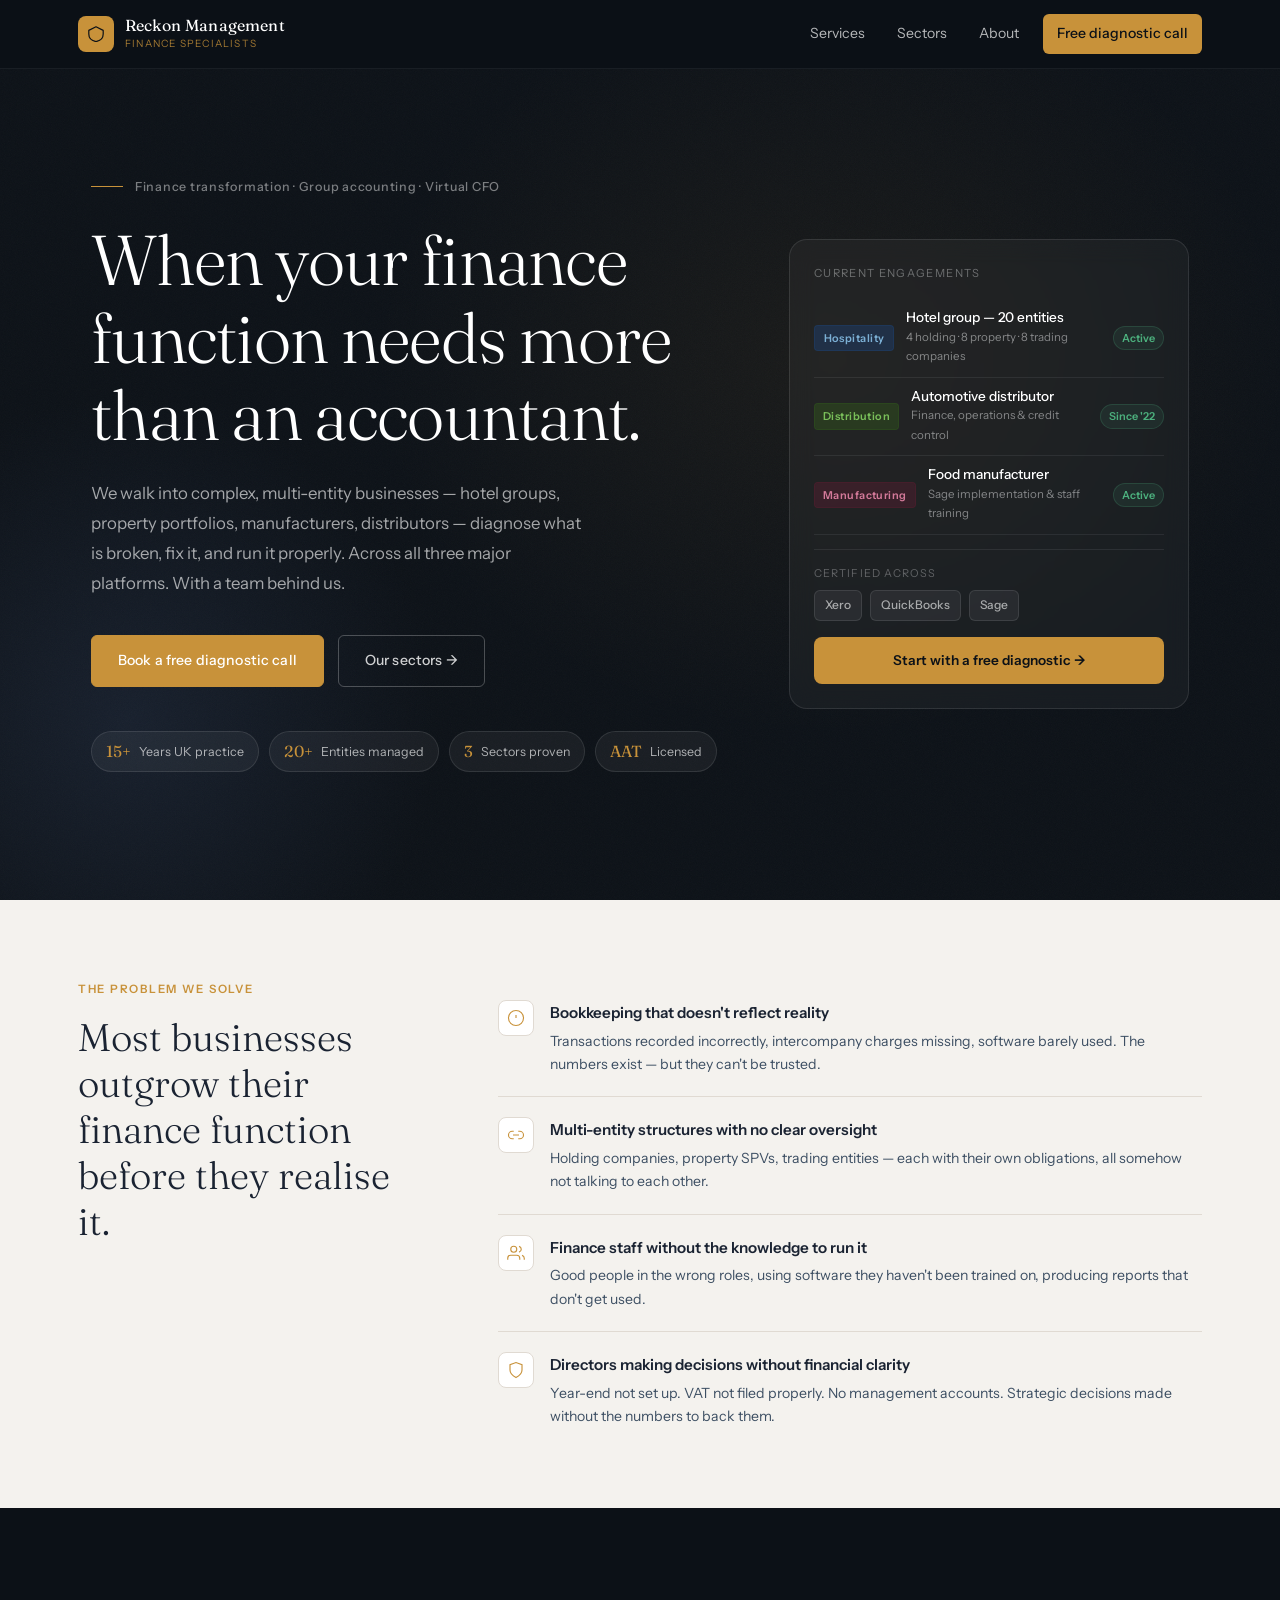
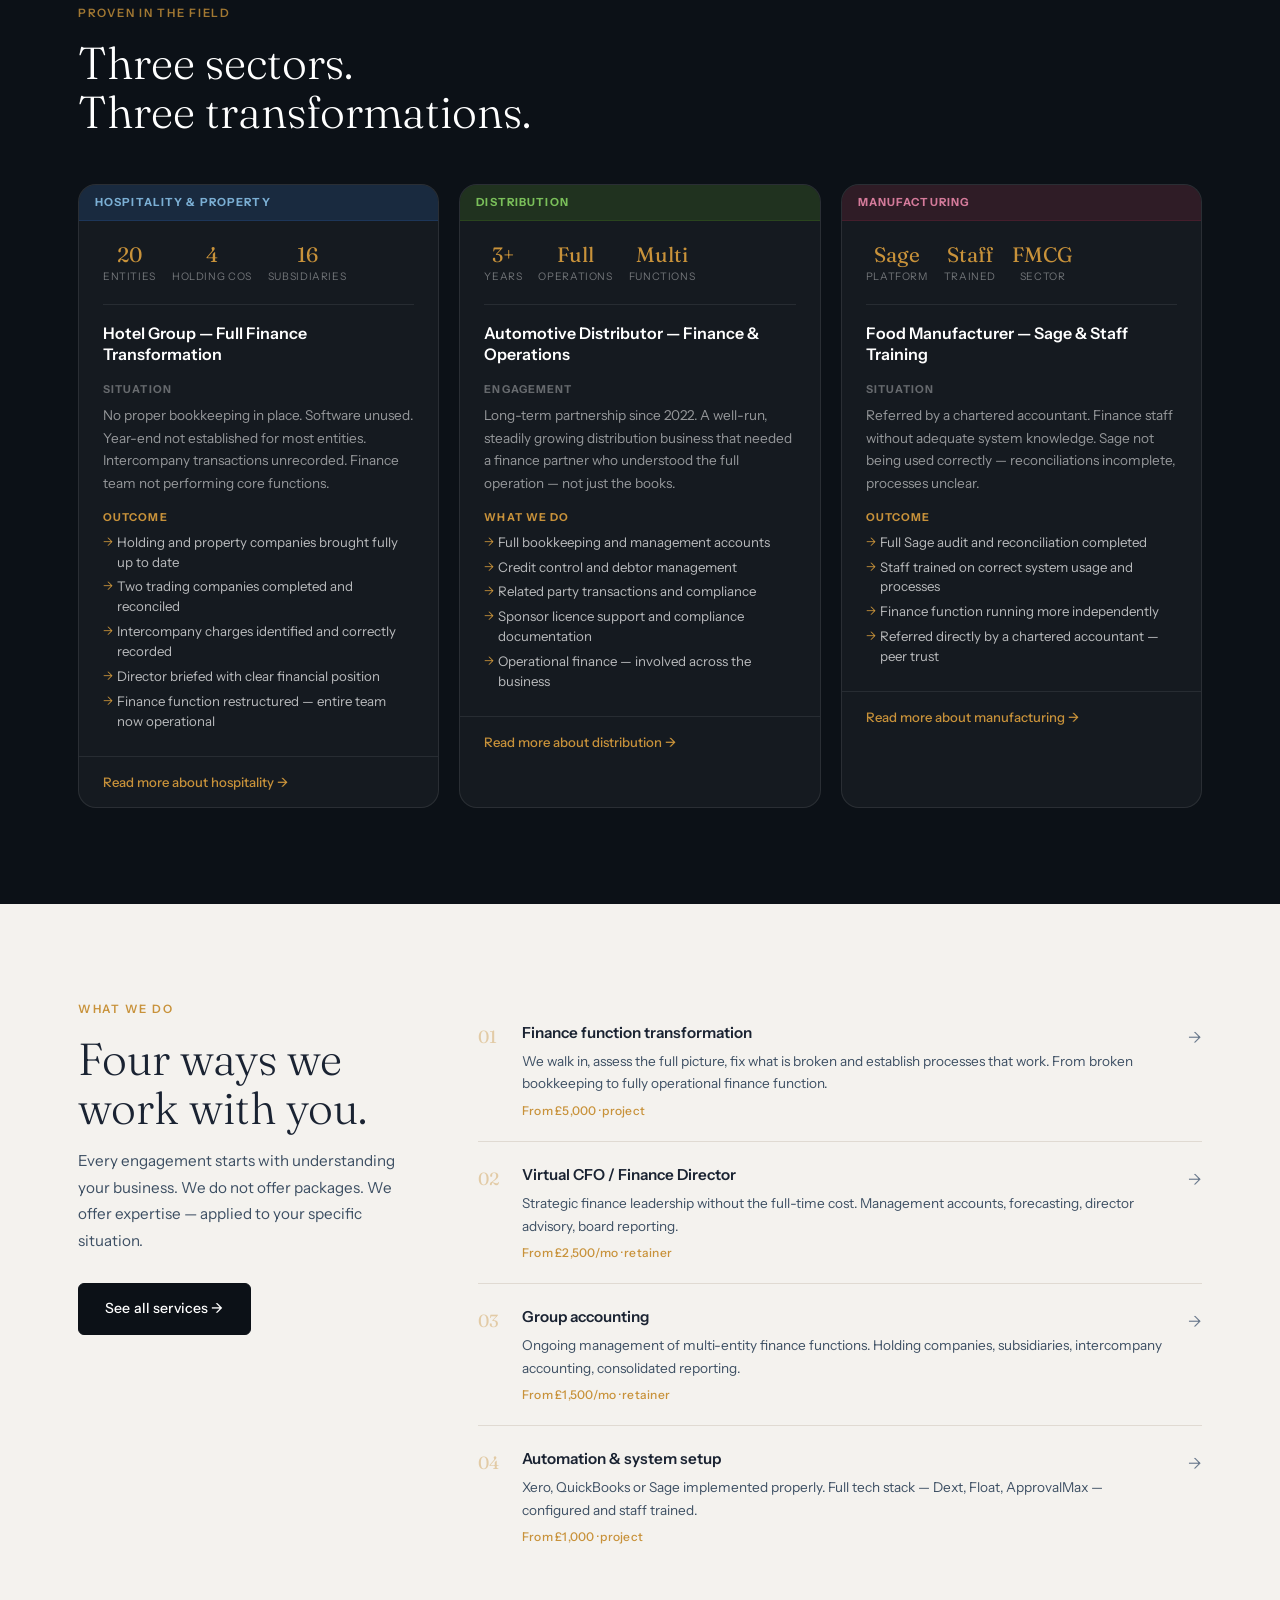
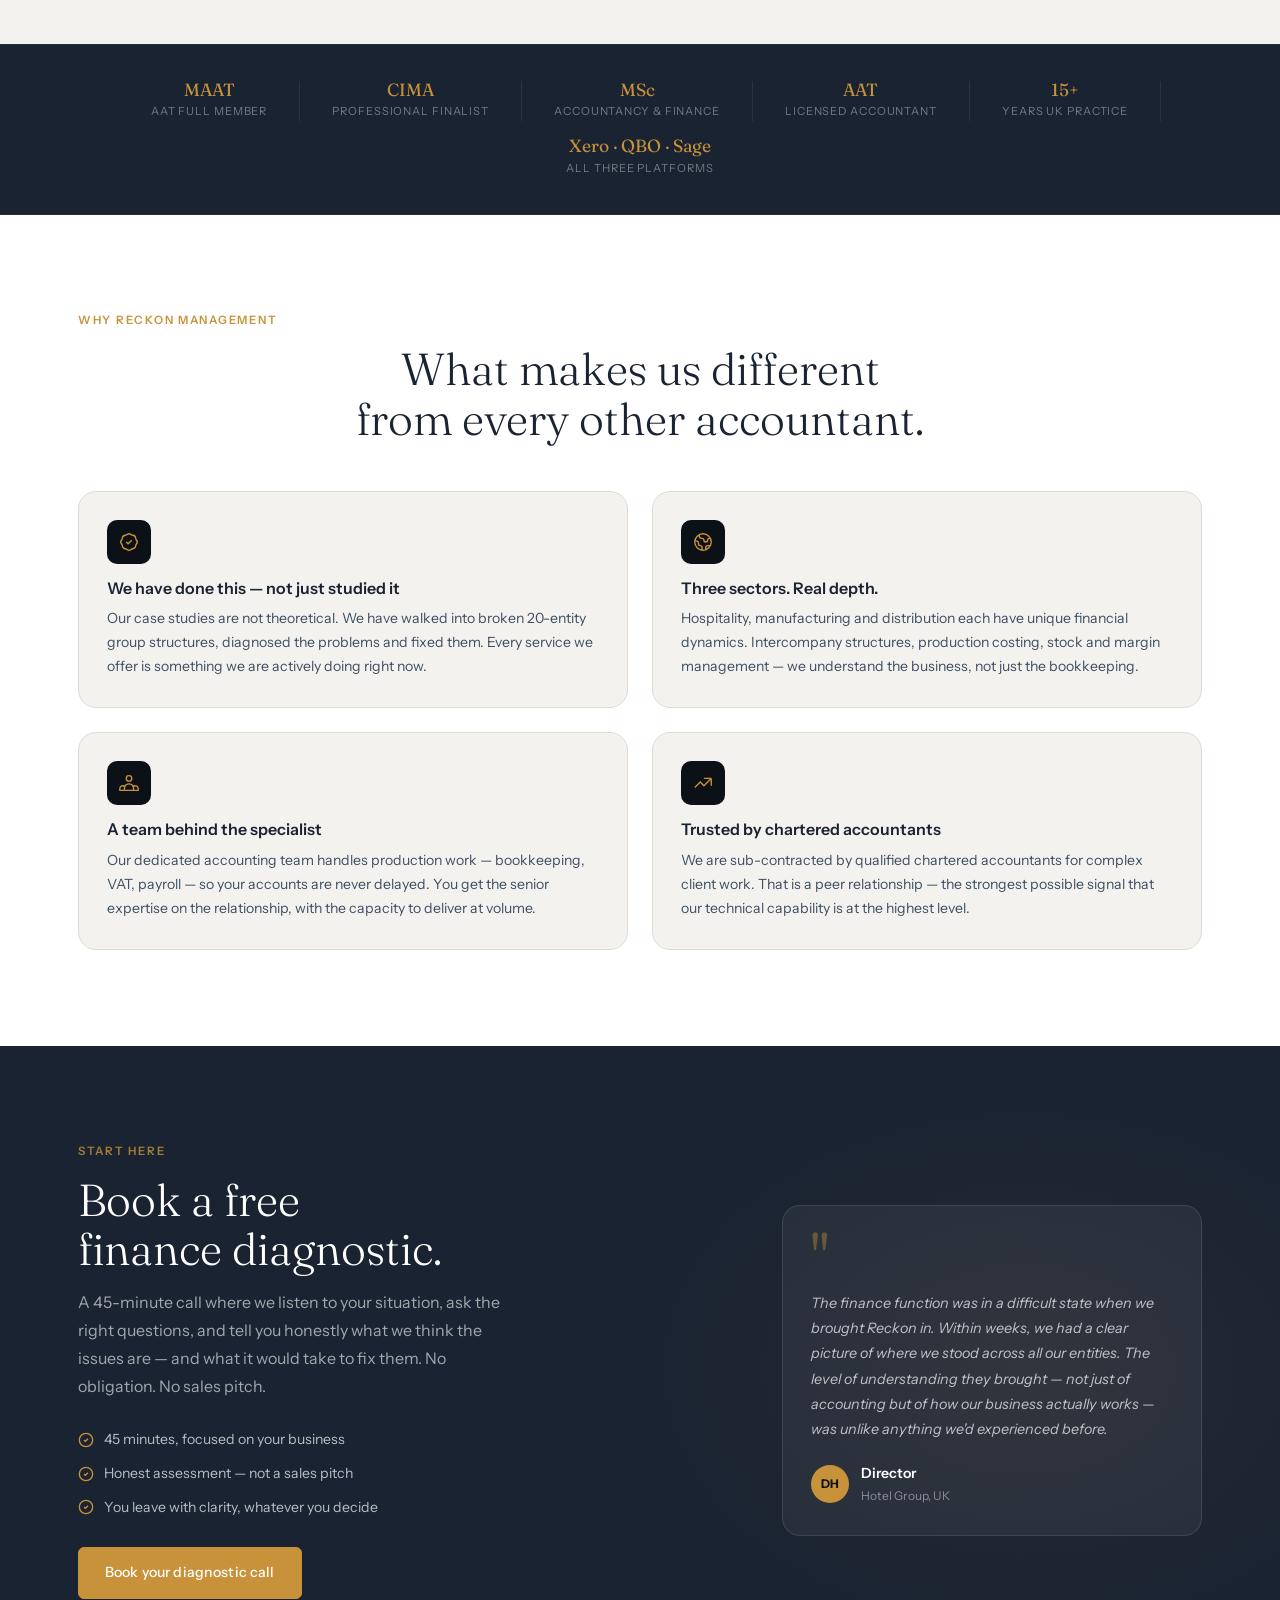
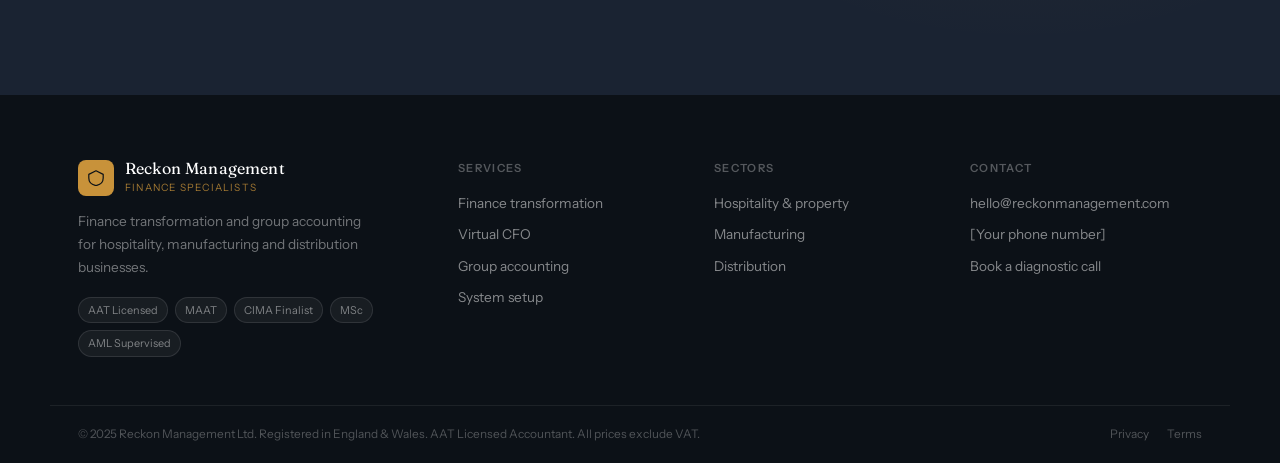
==== commit a898ea2a: "Add files via upload" ====
--- a/index.html
+++ b/index.html
@@ -3,482 +3,467 @@
 <head>
 <meta charset="UTF-8">
 <meta name="viewport" content="width=device-width, initial-scale=1.0">
-<title>Reckon Management — UK Accounting Practice</title>
-<meta name="description" content="Fixed-fee accounting and tax for UK small businesses. AAT licensed accountant with 15 years UK practice experience. Book a free consultation today.">
+<title>Reckon Management — Finance Transformation Specialists</title>
+<meta name="description" content="We transform finance functions for hotel groups, property portfolios, manufacturers and distributors. 15 years UK practice. Multi-entity specialists.">
 <link rel="preconnect" href="https://fonts.googleapis.com">
 <link rel="preconnect" href="https://fonts.gstatic.com" crossorigin>
-<link href="https://fonts.googleapis.com/css2?family=Playfair+Display:wght@400;500;600;700&family=DM+Sans:wght@300;400;500&display=swap" rel="stylesheet">
+<link href="https://fonts.googleapis.com/css2?family=Fraunces:ital,opsz,wght@0,9..144,300;0,9..144,400;0,9..144,500;1,9..144,400&family=Instrument+Sans:wght@400;500;600&display=swap" rel="stylesheet">
 <link rel="stylesheet" href="style.css">
 </head>
 <body>
 
-<!-- NAV -->
 <header class="nav" id="nav">
-  <div class="nav-inner container">
+  <div class="container nav-inner">
     <a href="index.html" class="logo">
-      <div class="logo-mark">R</div>
-      <div class="logo-text">
+      <div class="logo-mark">
+        <svg width="16" height="16" viewBox="0 0 20 20" fill="none"><path d="M10 1L1 5.5V10c0 5 4 8.5 9 9.5 5-1 9-4.5 9-9.5V5.5L10 1z" stroke="currentColor" stroke-width="1.5" stroke-linejoin="round"/></svg>
+      </div>
+      <div>
         <span class="logo-name">Reckon Management</span>
-        <span class="logo-tag">Chartered Accountants</span>
+        <span class="logo-sub">Finance Specialists</span>
       </div>
     </a>
     <nav class="nav-links">
-      <a href="#services">Services</a>
-      <a href="#about">About</a>
-      <a href="#pricing">Pricing</a>
-      <a href="contact.html" class="nav-cta">Book a free call</a>
+      <a href="services.html">Services</a>
+      <a href="sectors.html">Sectors</a>
+      <a href="about.html">About</a>
+      <a href="contact.html" class="nav-cta">Free diagnostic call</a>
     </nav>
-    <button class="burger" id="burger" aria-label="Menu">
-      <span></span><span></span><span></span>
-    </button>
+    <button class="burger" id="burger" aria-label="Menu"><span></span><span></span><span></span></button>
   </div>
   <div class="mobile-menu" id="mobileMenu">
-    <a href="#services">Services</a>
-    <a href="#about">About</a>
-    <a href="#pricing">Pricing</a>
-    <a href="contact.html">Book a free call</a>
+    <a href="services.html">Services</a>
+    <a href="sectors.html">Sectors</a>
+    <a href="about.html">About</a>
+    <a href="contact.html">Free diagnostic call</a>
   </div>
 </header>
 
 <!-- HERO -->
 <section class="hero">
-  <div class="hero-bg"></div>
+  <div class="hero-noise"></div>
   <div class="container hero-inner">
-    <div class="hero-content">
-      <div class="hero-badge animate-up">AAT Licensed Accountant · 15 Years UK Experience</div>
-      <h1 class="hero-headline animate-up delay-1">
-        Accounting and tax<br>
-        <em>handled properly.</em>
+    <div class="hero-left">
+      <div class="hero-kicker animate-up">
+        <span class="kicker-line"></span>
+        Finance transformation · Group accounting · Virtual CFO
+      </div>
+      <h1 class="hero-h1 animate-up delay-1">
+        When your finance<br>function needs more<br>than an accountant.
       </h1>
-      <p class="hero-sub animate-up delay-2">Fixed monthly fees. A qualified accountant who knows your business. No surprises, no missed deadlines — just expert financial support you can rely on.</p>
+      <p class="hero-body animate-up delay-2">We walk into complex, multi-entity businesses — hotel groups, property portfolios, manufacturers, distributors — diagnose what is broken, fix it, and run it properly. Across all three major platforms. With a team behind us.</p>
       <div class="hero-actions animate-up delay-3">
-        <a href="contact.html" class="btn btn-primary">Book a free consultation</a>
-        <a href="#pricing" class="btn btn-ghost">View pricing</a>
-      </div>
-      <div class="trust-strip animate-up delay-4">
-        <div class="trust-item">
-          <div class="trust-icon">✓</div>
-          <span>AAT Licensed</span>
-        </div>
-        <div class="trust-item">
-          <div class="trust-icon">✓</div>
-          <span>AML Supervised</span>
-        </div>
-        <div class="trust-item">
-          <div class="trust-icon">✓</div>
-          <span>ICO Registered</span>
-        </div>
-        <div class="trust-item">
-          <div class="trust-icon">✓</div>
-          <span>Fully Insured</span>
-        </div>
-      </div>
-    </div>
-    <div class="hero-visual animate-fade delay-2">
-      <div class="hero-card">
-        <div class="card-header-row">
-          <div class="avatar">RM</div>
+        <a href="contact.html" class="btn btn-gold">Book a free diagnostic call</a>
+        <a href="sectors.html" class="btn btn-ghost">Our sectors →</a>
+      </div>
+      <div class="hero-proof animate-up delay-4">
+        <div class="proof-pill">
+          <span class="proof-n">15+</span>
+          <span>Years UK practice</span>
+        </div>
+        <div class="proof-pill">
+          <span class="proof-n">20+</span>
+          <span>Entities managed</span>
+        </div>
+        <div class="proof-pill">
+          <span class="proof-n">3</span>
+          <span>Sectors proven</span>
+        </div>
+        <div class="proof-pill">
+          <span class="proof-n">AAT</span>
+          <span>Licensed</span>
+        </div>
+      </div>
+    </div>
+    <div class="hero-right animate-fade delay-2">
+      <div class="hero-panel">
+        <div class="panel-label">Current engagements</div>
+        <div class="engagement">
+          <div class="eng-sector hospitality">Hospitality</div>
+          <div class="eng-detail">
+            <div class="eng-title">Hotel group — 20 entities</div>
+            <div class="eng-desc">4 holding · 8 property · 8 trading companies</div>
+          </div>
+          <div class="eng-status active">Active</div>
+        </div>
+        <div class="engagement">
+          <div class="eng-sector distribution">Distribution</div>
+          <div class="eng-detail">
+            <div class="eng-title">Automotive distributor</div>
+            <div class="eng-desc">Finance, operations &amp; credit control</div>
+          </div>
+          <div class="eng-status active">Since '22</div>
+        </div>
+        <div class="engagement">
+          <div class="eng-sector manufacturing">Manufacturing</div>
+          <div class="eng-detail">
+            <div class="eng-title">Food manufacturer</div>
+            <div class="eng-desc">Sage implementation &amp; staff training</div>
+          </div>
+          <div class="eng-status active">Active</div>
+        </div>
+        <div class="panel-divider"></div>
+        <div class="panel-platforms">
+          <div class="platform-label">Certified across</div>
+          <div class="platforms">
+            <span>Xero</span><span>QuickBooks</span><span>Sage</span>
+          </div>
+        </div>
+        <a href="contact.html" class="panel-cta">Start with a free diagnostic →</a>
+      </div>
+    </div>
+  </div>
+</section>
+
+<!-- PROBLEM SECTION -->
+<section class="problem-section">
+  <div class="container">
+    <div class="problem-inner">
+      <div class="problem-left">
+        <div class="section-kicker">The problem we solve</div>
+        <h2>Most businesses outgrow their finance function before they realise it.</h2>
+      </div>
+      <div class="problem-right">
+        <div class="problem-item">
+          <div class="problem-icon">
+            <svg width="18" height="18" viewBox="0 0 24 24" fill="none" stroke="currentColor" stroke-width="1.5"><circle cx="12" cy="12" r="10"/><path d="M12 8v4M12 16h.01"/></svg>
+          </div>
           <div>
-            <div class="card-name">Reckon Management</div>
-            <div class="card-role">Your dedicated accountant</div>
-          </div>
-        </div>
-        <div class="card-divider"></div>
-        <div class="stat-row">
-          <div class="stat">
-            <div class="stat-num">15+</div>
-            <div class="stat-label">Years UK experience</div>
-          </div>
-          <div class="stat">
-            <div class="stat-num">MAAT</div>
-            <div class="stat-label">AAT qualified</div>
-          </div>
-          <div class="stat">
-            <div class="stat-num">MSc</div>
-            <div class="stat-label">Accountancy & Finance</div>
-          </div>
-        </div>
-        <div class="card-divider"></div>
-        <div class="service-tags">
-          <span class="tag">Tax Returns</span>
-          <span class="tag">VAT</span>
-          <span class="tag">Payroll</span>
-          <span class="tag">Accounts</span>
-          <span class="tag">MTD</span>
-          <span class="tag">Bookkeeping</span>
-        </div>
-        <a href="contact.html" class="card-cta">Book free consultation →</a>
-      </div>
-    </div>
-  </div>
-  <div class="hero-scroll">
-    <span>Scroll to explore</span>
-    <div class="scroll-line"></div>
-  </div>
-</section>
-
-<!-- LOGOS / SOCIAL PROOF BAR -->
-<section class="proof-bar">
+            <div class="problem-title">Bookkeeping that doesn't reflect reality</div>
+            <div class="problem-desc">Transactions recorded incorrectly, intercompany charges missing, software barely used. The numbers exist — but they can't be trusted.</div>
+          </div>
+        </div>
+        <div class="problem-item">
+          <div class="problem-icon">
+            <svg width="18" height="18" viewBox="0 0 24 24" fill="none" stroke="currentColor" stroke-width="1.5"><path d="M9 17H7A5 5 0 017 7h2M15 7h2a5 5 0 010 10h-2M8 12h8"/></svg>
+          </div>
+          <div>
+            <div class="problem-title">Multi-entity structures with no clear oversight</div>
+            <div class="problem-desc">Holding companies, property SPVs, trading entities — each with their own obligations, all somehow not talking to each other.</div>
+          </div>
+        </div>
+        <div class="problem-item">
+          <div class="problem-icon">
+            <svg width="18" height="18" viewBox="0 0 24 24" fill="none" stroke="currentColor" stroke-width="1.5"><path d="M17 21v-2a4 4 0 00-4-4H5a4 4 0 00-4 4v2M9 11a4 4 0 100-8 4 4 0 000 8zM23 21v-2a4 4 0 00-3-3.87M16 3.13a4 4 0 010 7.75"/></svg>
+          </div>
+          <div>
+            <div class="problem-title">Finance staff without the knowledge to run it</div>
+            <div class="problem-desc">Good people in the wrong roles, using software they haven't been trained on, producing reports that don't get used.</div>
+          </div>
+        </div>
+        <div class="problem-item">
+          <div class="problem-icon">
+            <svg width="18" height="18" viewBox="0 0 24 24" fill="none" stroke="currentColor" stroke-width="1.5"><path d="M12 22s8-4 8-10V5l-8-3-8 3v7c0 6 8 10 8 10z"/></svg>
+          </div>
+          <div>
+            <div class="problem-title">Directors making decisions without financial clarity</div>
+            <div class="problem-desc">Year-end not set up. VAT not filed properly. No management accounts. Strategic decisions made without the numbers to back them.</div>
+          </div>
+        </div>
+      </div>
+    </div>
+  </div>
+</section>
+
+<!-- CASE STUDIES -->
+<section class="section cases-section">
   <div class="container">
-    <p class="proof-label">Trusted by businesses across the UK</p>
-    <div class="proof-stats">
-      <div class="proof-stat">
-        <div class="proof-num">15+</div>
-        <div class="proof-desc">Years in UK practice</div>
-      </div>
-      <div class="proof-divider"></div>
-      <div class="proof-stat">
-        <div class="proof-num">100%</div>
-        <div class="proof-desc">MTD compliant</div>
-      </div>
-      <div class="proof-divider"></div>
-      <div class="proof-stat">
-        <div class="proof-num">1 day</div>
-        <div class="proof-desc">Response guarantee</div>
-      </div>
-      <div class="proof-divider"></div>
-      <div class="proof-stat">
-        <div class="proof-num">Fixed</div>
-        <div class="proof-desc">Monthly pricing</div>
-      </div>
-    </div>
-  </div>
-</section>
-
-<!-- SERVICES -->
-<section class="services section" id="services">
+    <div class="section-kicker">Proven in the field</div>
+    <h2 class="section-h2">Three sectors.<br>Three transformations.</h2>
+    <div class="cases-grid">
+
+      <div class="case-card" data-sector="hospitality">
+        <div class="case-sector-tag hospitality-tag">Hospitality &amp; Property</div>
+        <div class="case-body">
+          <div class="case-stat-row">
+            <div class="case-stat"><div class="cs-num">20</div><div class="cs-label">entities</div></div>
+            <div class="case-stat"><div class="cs-num">4</div><div class="cs-label">holding cos</div></div>
+            <div class="case-stat"><div class="cs-num">16</div><div class="cs-label">subsidiaries</div></div>
+          </div>
+          <h3>Hotel Group — Full Finance Transformation</h3>
+          <div class="case-situation">
+            <div class="sit-label">Situation</div>
+            <p>No proper bookkeeping in place. Software unused. Year-end not established for most entities. Intercompany transactions unrecorded. Finance team not performing core functions.</p>
+          </div>
+          <div class="case-outcome">
+            <div class="out-label">Outcome</div>
+            <ul>
+              <li>Holding and property companies brought fully up to date</li>
+              <li>Two trading companies completed and reconciled</li>
+              <li>Intercompany charges identified and correctly recorded</li>
+              <li>Director briefed with clear financial position</li>
+              <li>Finance function restructured — entire team now operational</li>
+            </ul>
+          </div>
+        </div>
+        <a href="sectors.html#hospitality" class="case-link">Read more about hospitality →</a>
+      </div>
+
+      <div class="case-card" data-sector="distribution">
+        <div class="case-sector-tag distribution-tag">Distribution</div>
+        <div class="case-body">
+          <div class="case-stat-row">
+            <div class="case-stat"><div class="cs-num">3+</div><div class="cs-label">years</div></div>
+            <div class="case-stat"><div class="cs-num">Full</div><div class="cs-label">operations</div></div>
+            <div class="case-stat"><div class="cs-num">Multi</div><div class="cs-label">functions</div></div>
+          </div>
+          <h3>Automotive Distributor — Finance &amp; Operations</h3>
+          <div class="case-situation">
+            <div class="sit-label">Engagement</div>
+            <p>Long-term partnership since 2022. A well-run, steadily growing distribution business that needed a finance partner who understood the full operation — not just the books.</p>
+          </div>
+          <div class="case-outcome">
+            <div class="out-label">What we do</div>
+            <ul>
+              <li>Full bookkeeping and management accounts</li>
+              <li>Credit control and debtor management</li>
+              <li>Related party transactions and compliance</li>
+              <li>Sponsor licence support and compliance documentation</li>
+              <li>Operational finance — involved across the business</li>
+            </ul>
+          </div>
+        </div>
+        <a href="sectors.html#distribution" class="case-link">Read more about distribution →</a>
+      </div>
+
+      <div class="case-card" data-sector="manufacturing">
+        <div class="case-sector-tag manufacturing-tag">Manufacturing</div>
+        <div class="case-body">
+          <div class="case-stat-row">
+            <div class="case-stat"><div class="cs-num">Sage</div><div class="cs-label">platform</div></div>
+            <div class="case-stat"><div class="cs-num">Staff</div><div class="cs-label">trained</div></div>
+            <div class="case-stat"><div class="cs-num">FMCG</div><div class="cs-label">sector</div></div>
+          </div>
+          <h3>Food Manufacturer — Sage &amp; Staff Training</h3>
+          <div class="case-situation">
+            <div class="sit-label">Situation</div>
+            <p>Referred by a chartered accountant. Finance staff without adequate system knowledge. Sage not being used correctly — reconciliations incomplete, processes unclear.</p>
+          </div>
+          <div class="case-outcome">
+            <div class="out-label">Outcome</div>
+            <ul>
+              <li>Full Sage audit and reconciliation completed</li>
+              <li>Staff trained on correct system usage and processes</li>
+              <li>Finance function running more independently</li>
+              <li>Referred directly by a chartered accountant — peer trust</li>
+            </ul>
+          </div>
+        </div>
+        <a href="sectors.html#manufacturing" class="case-link">Read more about manufacturing →</a>
+      </div>
+
+    </div>
+  </div>
+</section>
+
+<!-- SERVICES OVERVIEW -->
+<section class="section services-overview">
   <div class="container">
-    <div class="section-header">
-      <div class="section-eyebrow">What we do</div>
-      <h2 class="section-title">Everything your business needs,<br><em>handled.</em></h2>
-      <p class="section-sub">From day-to-day bookkeeping to year-end accounts and strategic tax planning — we take care of your numbers so you can focus on running your business.</p>
-    </div>
-    <div class="services-grid">
-      <div class="service-card" data-delay="0">
-        <div class="service-icon-wrap">
-          <svg width="24" height="24" viewBox="0 0 24 24" fill="none" stroke="currentColor" stroke-width="1.5"><path d="M9 12h6m-6 4h6m2 5H7a2 2 0 01-2-2V5a2 2 0 012-2h5.586a1 1 0 01.707.293l5.414 5.414a1 1 0 01.293.707V19a2 2 0 01-2 2z"/></svg>
-        </div>
-        <h3>Year-end accounts</h3>
-        <p>Statutory accounts prepared and filed at Companies House on time, every year. We handle everything — you just approve.</p>
-        <a href="services.html" class="service-link">Learn more →</a>
-      </div>
-      <div class="service-card" data-delay="1">
-        <div class="service-icon-wrap">
-          <svg width="24" height="24" viewBox="0 0 24 24" fill="none" stroke="currentColor" stroke-width="1.5"><path d="M3 10h18M7 15h1m4 0h1m-7 4h12a3 3 0 003-3V8a3 3 0 00-3-3H6a3 3 0 00-3 3v8a3 3 0 003 3z"/></svg>
-        </div>
-        <h3>Corporation tax</h3>
-        <p>Your corporation tax return prepared accurately and filed ahead of deadline. We identify every relief you're entitled to.</p>
-        <a href="services.html" class="service-link">Learn more →</a>
-      </div>
-      <div class="service-card" data-delay="2">
-        <div class="service-icon-wrap">
-          <svg width="24" height="24" viewBox="0 0 24 24" fill="none" stroke="currentColor" stroke-width="1.5"><path d="M9 14l6-6m-5.5.5h.01m4.99 5h.01M19 21V5a2 2 0 00-2-2H7a2 2 0 00-2 2v16l3.5-2 3.5 2 3.5-2 3.5 2z"/></svg>
-        </div>
-        <h3>Self-assessment</h3>
-        <p>Personal tax returns for directors, sole traders and landlords. Pay exactly what you owe — no more, no less.</p>
-        <a href="services.html" class="service-link">Learn more →</a>
-      </div>
-      <div class="service-card" data-delay="3">
-        <div class="service-icon-wrap">
-          <svg width="24" height="24" viewBox="0 0 24 24" fill="none" stroke="currentColor" stroke-width="1.5"><path d="M16 8v8m-4-5v5m-4-2v2m-2 4h12a2 2 0 002-2V6a2 2 0 00-2-2H6a2 2 0 00-2 2v12a2 2 0 002 2z"/></svg>
-        </div>
-        <h3>VAT returns</h3>
-        <p>Fully MTD-compliant VAT returns prepared and submitted every quarter. We integrate directly with your accounting software.</p>
-        <a href="services.html" class="service-link">Learn more →</a>
-      </div>
-      <div class="service-card" data-delay="4">
-        <div class="service-icon-wrap">
-          <svg width="24" height="24" viewBox="0 0 24 24" fill="none" stroke="currentColor" stroke-width="1.5"><path d="M17 20h5v-2a3 3 0 00-5.356-1.857M17 20H7m10 0v-2c0-.656-.126-1.283-.356-1.857M7 20H2v-2a3 3 0 015.356-1.857M7 20v-2c0-.656.126-1.283.356-1.857m0 0a5.002 5.002 0 019.288 0M15 7a3 3 0 11-6 0 3 3 0 016 0z"/></svg>
-        </div>
-        <h3>Payroll</h3>
-        <p>Monthly payroll processed accurately. PAYE submitted to HMRC, payslips issued and pension contributions handled.</p>
-        <a href="services.html" class="service-link">Learn more →</a>
-      </div>
-      <div class="service-card featured" data-delay="5">
-        <div class="service-icon-wrap">
-          <svg width="24" height="24" viewBox="0 0 24 24" fill="none" stroke="currentColor" stroke-width="1.5"><path d="M9 19v-6a2 2 0 00-2-2H5a2 2 0 00-2 2v6a2 2 0 002 2h2a2 2 0 002-2zm0 0V9a2 2 0 012-2h2a2 2 0 012 2v10m-6 0a2 2 0 002 2h2a2 2 0 002-2m0 0V5a2 2 0 012-2h2a2 2 0 012 2v14a2 2 0 01-2 2h-2a2 2 0 01-2-2z"/></svg>
-        </div>
-        <div class="featured-badge">Advisory</div>
-        <h3>Management accounts</h3>
-        <p>Monthly or quarterly management accounts that tell you how your business is actually performing — with commentary you can act on.</p>
-        <a href="services.html" class="service-link">Learn more →</a>
-      </div>
-    </div>
-    <div class="services-cta">
-      <a href="services.html" class="btn btn-outline">View all services</a>
-    </div>
-  </div>
-</section>
-
-<!-- ABOUT -->
-<section class="about section" id="about">
-  <div class="container about-inner">
-    <div class="about-visual">
-      <div class="about-card-outer">
-        <div class="about-img-placeholder">
-          <div class="about-initials">RM</div>
-          <div class="about-img-label">Founder, Reckon Management</div>
-        </div>
-        <div class="about-quals">
-          <div class="qual-item"><span class="qual-badge">MAAT</span> AAT Full Member</div>
-          <div class="qual-item"><span class="qual-badge">CIMA</span> Final Stage</div>
-          <div class="qual-item"><span class="qual-badge">MSc</span> Accountancy & Finance</div>
-          <div class="qual-item"><span class="qual-badge">15+</span> Years UK Practice</div>
-        </div>
-      </div>
-    </div>
-    <div class="about-content">
-      <div class="section-eyebrow">About us</div>
-      <h2 class="section-title">15 years inside UK practices.<br><em>Now working directly for you.</em></h2>
-      <p>I spent 15 years working inside UK accounting practices — handling accounts, tax, payroll and advisory work for businesses of every size and sector. I know how good accounting support should feel, and I built Reckon Management to deliver exactly that.</p>
-      <p>What sets us apart is the combination of UK-qualified expertise and a dedicated support team. I lead every client relationship and review all work personally. Behind the scenes, our experienced accounting team ensures nothing is delayed — even at the busiest times of year.</p>
-      <p>You get a senior, qualified accountant who knows your business, always reachable, always proactive. Not an anonymous firm where you never speak to the same person twice.</p>
-      <div class="about-promise">
-        <div class="promise-item">
-          <div class="promise-icon">
-            <svg width="20" height="20" viewBox="0 0 24 24" fill="none" stroke="currentColor" stroke-width="2"><path d="M12 22s8-4 8-10V5l-8-3-8 3v7c0 6 8 10 8 10z"/></svg>
-          </div>
+    <div class="svc-overview-grid">
+      <div class="svc-overview-left">
+        <div class="section-kicker">What we do</div>
+        <h2>Four ways we work with you.</h2>
+        <p>Every engagement starts with understanding your business. We do not offer packages. We offer expertise — applied to your specific situation.</p>
+        <a href="services.html" class="btn btn-dark">See all services →</a>
+      </div>
+      <div class="svc-overview-right">
+        <div class="svc-item" onclick="window.location='services.html#transformation'">
+          <div class="svc-num">01</div>
+          <div class="svc-content">
+            <div class="svc-name">Finance function transformation</div>
+            <div class="svc-desc">We walk in, assess the full picture, fix what is broken and establish processes that work. From broken bookkeeping to fully operational finance function.</div>
+            <div class="svc-price">From £5,000 · project</div>
+          </div>
+          <div class="svc-arrow">→</div>
+        </div>
+        <div class="svc-item" onclick="window.location='services.html#cfo'">
+          <div class="svc-num">02</div>
+          <div class="svc-content">
+            <div class="svc-name">Virtual CFO / Finance Director</div>
+            <div class="svc-desc">Strategic finance leadership without the full-time cost. Management accounts, forecasting, director advisory, board reporting.</div>
+            <div class="svc-price">From £2,500/mo · retainer</div>
+          </div>
+          <div class="svc-arrow">→</div>
+        </div>
+        <div class="svc-item" onclick="window.location='services.html#group'">
+          <div class="svc-num">03</div>
+          <div class="svc-content">
+            <div class="svc-name">Group accounting</div>
+            <div class="svc-desc">Ongoing management of multi-entity finance functions. Holding companies, subsidiaries, intercompany accounting, consolidated reporting.</div>
+            <div class="svc-price">From £1,500/mo · retainer</div>
+          </div>
+          <div class="svc-arrow">→</div>
+        </div>
+        <div class="svc-item" onclick="window.location='services.html#automation'">
+          <div class="svc-num">04</div>
+          <div class="svc-content">
+            <div class="svc-name">Automation &amp; system setup</div>
+            <div class="svc-desc">Xero, QuickBooks or Sage implemented properly. Full tech stack — Dext, Float, ApprovalMax — configured and staff trained.</div>
+            <div class="svc-price">From £1,000 · project</div>
+          </div>
+          <div class="svc-arrow">→</div>
+        </div>
+      </div>
+    </div>
+  </div>
+</section>
+
+<!-- CREDENTIALS STRIP -->
+<section class="credentials-strip">
+  <div class="container creds-inner">
+    <div class="cred">
+      <div class="cred-val">MAAT</div>
+      <div class="cred-desc">AAT Full Member</div>
+    </div>
+    <div class="cred-sep"></div>
+    <div class="cred">
+      <div class="cred-val">CIMA</div>
+      <div class="cred-desc">Professional finalist</div>
+    </div>
+    <div class="cred-sep"></div>
+    <div class="cred">
+      <div class="cred-val">MSc</div>
+      <div class="cred-desc">Accountancy &amp; Finance</div>
+    </div>
+    <div class="cred-sep"></div>
+    <div class="cred">
+      <div class="cred-val">AAT</div>
+      <div class="cred-desc">Licensed accountant</div>
+    </div>
+    <div class="cred-sep"></div>
+    <div class="cred">
+      <div class="cred-val">15+</div>
+      <div class="cred-desc">Years UK practice</div>
+    </div>
+    <div class="cred-sep"></div>
+    <div class="cred">
+      <div class="cred-val">Xero · QBO · Sage</div>
+      <div class="cred-desc">All three platforms</div>
+    </div>
+  </div>
+</section>
+
+<!-- WHY US -->
+<section class="section why-section">
+  <div class="container">
+    <div class="section-kicker">Why Reckon Management</div>
+    <h2 class="section-h2 text-center">What makes us different<br>from every other accountant.</h2>
+    <div class="why-grid">
+      <div class="why-card">
+        <div class="why-icon">
+          <svg width="22" height="22" viewBox="0 0 24 24" fill="none" stroke="currentColor" stroke-width="1.5"><path d="M9 12l2 2 4-4M7.835 4.697a3.42 3.42 0 001.946-.806 3.42 3.42 0 014.438 0 3.42 3.42 0 001.946.806 3.42 3.42 0 013.138 3.138 3.42 3.42 0 00.806 1.946 3.42 3.42 0 010 4.438 3.42 3.42 0 00-.806 1.946 3.42 3.42 0 01-3.138 3.138 3.42 3.42 0 00-1.946.806 3.42 3.42 0 01-4.438 0 3.42 3.42 0 00-1.946-.806 3.42 3.42 0 01-3.138-3.138 3.42 3.42 0 00-.806-1.946 3.42 3.42 0 010-4.438 3.42 3.42 0 00.806-1.946 3.42 3.42 0 013.138-3.138z"/></svg>
+        </div>
+        <h3>We have done this — not just studied it</h3>
+        <p>Our case studies are not theoretical. We have walked into broken 20-entity group structures, diagnosed the problems and fixed them. Every service we offer is something we are actively doing right now.</p>
+      </div>
+      <div class="why-card">
+        <div class="why-icon">
+          <svg width="22" height="22" viewBox="0 0 24 24" fill="none" stroke="currentColor" stroke-width="1.5"><path d="M3.055 11H5a2 2 0 012 2v1a2 2 0 002 2 2 2 0 012 2v2.945M8 3.935V5.5A2.5 2.5 0 0010.5 8h.5a2 2 0 012 2 2 2 0 104 0 2 2 0 012-2h1.064M15 20.488V18a2 2 0 012-2h3.064M21 12a9 9 0 11-18 0 9 9 0 0118 0z"/></svg>
+        </div>
+        <h3>Three sectors. Real depth.</h3>
+        <p>Hospitality, manufacturing and distribution each have unique financial dynamics. Intercompany structures, production costing, stock and margin management — we understand the business, not just the bookkeeping.</p>
+      </div>
+      <div class="why-card">
+        <div class="why-icon">
+          <svg width="22" height="22" viewBox="0 0 24 24" fill="none" stroke="currentColor" stroke-width="1.5"><path d="M17 20h5v-2a3 3 0 00-5.356-1.857M17 20H7m10 0v-2c0-.656-.126-1.283-.356-1.857M7 20H2v-2a3 3 0 015.356-1.857M7 20v-2c0-.656.126-1.283.356-1.857m0 0a5.002 5.002 0 019.288 0M15 7a3 3 0 11-6 0 3 3 0 016 0z"/></svg>
+        </div>
+        <h3>A team behind the specialist</h3>
+        <p>Our dedicated accounting team handles production work — bookkeeping, VAT, payroll — so your accounts are never delayed. You get the senior expertise on the relationship, with the capacity to deliver at volume.</p>
+      </div>
+      <div class="why-card">
+        <div class="why-icon">
+          <svg width="22" height="22" viewBox="0 0 24 24" fill="none" stroke="currentColor" stroke-width="1.5"><path d="M13 7h8m0 0v8m0-8l-8 8-4-4-6 6"/></svg>
+        </div>
+        <h3>Trusted by chartered accountants</h3>
+        <p>We are sub-contracted by qualified chartered accountants for complex client work. That is a peer relationship — the strongest possible signal that our technical capability is at the highest level.</p>
+      </div>
+    </div>
+  </div>
+</section>
+
+<!-- CTA -->
+<section class="cta-section">
+  <div class="cta-texture"></div>
+  <div class="container cta-inner">
+    <div class="cta-left">
+      <div class="section-kicker light">Start here</div>
+      <h2>Book a free<br>finance diagnostic.</h2>
+      <p>A 45-minute call where we listen to your situation, ask the right questions, and tell you honestly what we think the issues are — and what it would take to fix them. No obligation. No sales pitch.</p>
+      <div class="cta-promise">
+        <div class="cp-item">
+          <svg width="16" height="16" viewBox="0 0 24 24" fill="none" stroke="currentColor" stroke-width="2"><path d="M9 12l2 2 4-4"/><circle cx="12" cy="12" r="10"/></svg>
+          45 minutes, focused on your business
+        </div>
+        <div class="cp-item">
+          <svg width="16" height="16" viewBox="0 0 24 24" fill="none" stroke="currentColor" stroke-width="2"><path d="M9 12l2 2 4-4"/><circle cx="12" cy="12" r="10"/></svg>
+          Honest assessment — not a sales pitch
+        </div>
+        <div class="cp-item">
+          <svg width="16" height="16" viewBox="0 0 24 24" fill="none" stroke="currentColor" stroke-width="2"><path d="M9 12l2 2 4-4"/><circle cx="12" cy="12" r="10"/></svg>
+          You leave with clarity, whatever you decide
+        </div>
+      </div>
+      <a href="contact.html" class="btn btn-gold">Book your diagnostic call</a>
+    </div>
+    <div class="cta-right">
+      <div class="testimonial-card">
+        <div class="testi-quote">"</div>
+        <p>The finance function was in a difficult state when we brought Reckon in. Within weeks, we had a clear picture of where we stood across all our entities. The level of understanding they brought — not just of accounting but of how our business actually works — was unlike anything we'd experienced before.</p>
+        <div class="testi-attr">
+          <div class="testi-avatar">DH</div>
           <div>
-            <strong>Regulated and insured</strong>
-            <span>AAT Licensed, AML supervised, professionally indemnified</span>
-          </div>
-        </div>
-        <div class="promise-item">
-          <div class="promise-icon">
-            <svg width="20" height="20" viewBox="0 0 24 24" fill="none" stroke="currentColor" stroke-width="2"><path d="M3 5a2 2 0 012-2h3.28a1 1 0 01.948.684l1.498 4.493a1 1 0 01-.502 1.21l-2.257 1.13a11.042 11.042 0 005.516 5.516l1.13-2.257a1 1 0 011.21-.502l4.493 1.498a1 1 0 01.684.949V19a2 2 0 01-2 2h-1C9.716 21 3 14.284 3 6V5z"/></svg>
-          </div>
-          <div>
-            <strong>1 business day response</strong>
-            <span>We respond to every client query within one working day</span>
-          </div>
-        </div>
-        <div class="promise-item">
-          <div class="promise-icon">
-            <svg width="20" height="20" viewBox="0 0 24 24" fill="none" stroke="currentColor" stroke-width="2"><path d="M9 12l2 2 4-4m5.618-4.016A11.955 11.955 0 0112 2.944a11.955 11.955 0 01-8.618 3.04A12.02 12.02 0 003 9c0 5.591 3.824 10.29 9 11.622 5.176-1.332 9-6.03 9-11.622 0-1.042-.133-2.052-.382-3.016z"/></svg>
-          </div>
-          <div>
-            <strong>Secure client portal</strong>
-            <span>All documents exchanged securely — GDPR compliant</span>
-          </div>
-        </div>
-      </div>
-    </div>
-  </div>
-</section>
-
-<!-- HOW IT WORKS -->
-<section class="process section">
-  <div class="container">
-    <div class="section-header">
-      <div class="section-eyebrow">How it works</div>
-      <h2 class="section-title">Getting started takes<br><em>less than a week.</em></h2>
-    </div>
-    <div class="process-steps">
-      <div class="process-step">
-        <div class="step-num">01</div>
-        <div class="step-content">
-          <h3>Free consultation</h3>
-          <p>A no-obligation 30-minute call to understand your business and what you need. No jargon, no pressure. You'll leave with a clear picture of what we'd do and what it would cost.</p>
-        </div>
-      </div>
-      <div class="process-arrow">→</div>
-      <div class="process-step">
-        <div class="step-num">02</div>
-        <div class="step-content">
-          <h3>We set everything up</h3>
-          <p>We handle the switching process completely — contacting your previous accountant, setting up your software and connecting your bank feeds. Most clients are fully set up within 3–5 working days.</p>
-        </div>
-      </div>
-      <div class="process-arrow">→</div>
-      <div class="process-step">
-        <div class="step-num">03</div>
-        <div class="step-content">
-          <h3>You get on with business</h3>
-          <p>We handle everything in the background. Returns filed on time, regular updates, and always available when you have a question. One email or call is all it takes.</p>
-        </div>
-      </div>
-    </div>
-    <div class="software-row">
-      <p class="software-label">We work with the software your business already uses</p>
-      <div class="software-badges">
-        <span class="sw-badge">Xero</span>
-        <span class="sw-badge">QuickBooks</span>
-        <span class="sw-badge">Dext</span>
-        <span class="sw-badge">FreeAgent</span>
-        <span class="sw-badge">Sage</span>
-        <span class="sw-badge">MTD Ready</span>
-      </div>
-    </div>
-  </div>
-</section>
-
-<!-- PRICING -->
-<section class="pricing section" id="pricing">
-  <div class="container">
-    <div class="section-header">
-      <div class="section-eyebrow">Pricing</div>
-      <h2 class="section-title">Simple, fixed monthly pricing.<br><em>No surprises.</em></h2>
-      <p class="section-sub">You'll always know exactly what you're paying and exactly what's included. No hidden fees, no hourly surprises.</p>
-    </div>
-    <div class="pricing-grid">
-      <div class="pricing-card">
-        <div class="plan-name">Starter</div>
-        <div class="plan-price">£150<span>/mo</span></div>
-        <div class="plan-desc">Ideal for sole traders and freelancers</div>
-        <ul class="plan-features">
-          <li>Bookkeeping</li>
-          <li>Self-assessment tax return</li>
-          <li>VAT returns</li>
-          <li>Payroll (up to 2)</li>
-          <li>Dedicated accountant</li>
-          <li>1-day response</li>
-        </ul>
-        <a href="contact.html" class="btn btn-outline plan-btn">Get started</a>
-      </div>
-      <div class="pricing-card featured">
-        <div class="plan-popular">Most popular</div>
-        <div class="plan-name">Growth</div>
-        <div class="plan-price">£299<span>/mo</span></div>
-        <div class="plan-desc">Perfect for limited companies</div>
-        <ul class="plan-features">
-          <li>Everything in Starter</li>
-          <li>Year-end accounts</li>
-          <li>Corporation tax return</li>
-          <li>Payroll (up to 10)</li>
-          <li>Quarterly management accounts</li>
-          <li>Companies House filing</li>
-        </ul>
-        <a href="contact.html" class="btn btn-primary plan-btn">Get started</a>
-      </div>
-      <div class="pricing-card">
-        <div class="plan-name">Advisory</div>
-        <div class="plan-price">£499<span>/mo</span></div>
-        <div class="plan-desc">For growing businesses wanting CFO support</div>
-        <ul class="plan-features">
-          <li>Everything in Growth</li>
-          <li>Monthly management accounts</li>
-          <li>Cashflow forecasting</li>
-          <li>Unlimited payroll</li>
-          <li>Tax planning advice</li>
-          <li>Same-day response</li>
-        </ul>
-        <a href="contact.html" class="btn btn-outline plan-btn">Get started</a>
-      </div>
-    </div>
-    <p class="pricing-note">All prices exclusive of VAT. Final pricing confirmed at your free consultation. Packages can be adjusted as your business grows.</p>
-  </div>
-</section>
-
-<!-- TESTIMONIALS -->
-<section class="testimonials section">
-  <div class="container">
-    <div class="section-header">
-      <div class="section-eyebrow">Client stories</div>
-      <h2 class="section-title">What our clients say</h2>
-    </div>
-    <div class="testimonials-grid">
-      <div class="testimonial-card">
-        <div class="quote-mark">"</div>
-        <p>Switching to Reckon Management was the best decision I made for my business. Everything is handled, I always know where I stand financially, and for the first time I actually feel like my accountant understands what I'm trying to build.</p>
-        <div class="testimonial-author">
-          <div class="author-avatar">ST</div>
-          <div>
-            <div class="author-name">Sarah T.</div>
-            <div class="author-role">E-commerce business owner</div>
-          </div>
-        </div>
-      </div>
-      <div class="testimonial-card">
-        <div class="quote-mark">"</div>
-        <p>I've had accountants before who just filed my returns and disappeared. This is completely different — proactive, always contactable, and the management accounts have genuinely changed how I run the business.</p>
-        <div class="testimonial-author">
-          <div class="author-avatar">JO</div>
-          <div>
-            <div class="author-name">James O.</div>
-            <div class="author-role">Marketing consultancy founder</div>
-          </div>
-        </div>
-      </div>
-      <div class="testimonial-card">
-        <div class="quote-mark">"</div>
-        <p>Set up my limited company, registered for VAT, sorted my payroll — all in one place, explained in plain English. Everything was handled within a week of my first call. Couldn't ask for more.</p>
-        <div class="testimonial-author">
-          <div class="author-avatar">PM</div>
-          <div>
-            <div class="author-name">Priya M.</div>
-            <div class="author-role">Freelance designer</div>
-          </div>
-        </div>
-      </div>
-    </div>
-  </div>
-</section>
-
-<!-- CTA BANNER -->
-<section class="cta-banner">
-  <div class="container cta-inner">
-    <div class="cta-content">
-      <h2>Ready to take accounting<br>off your plate?</h2>
-      <p>Book a free 30-minute consultation — no obligation, no sales pitch. Just a straightforward conversation about whether we're the right fit for you.</p>
-    </div>
-    <div class="cta-actions">
-      <a href="contact.html" class="btn btn-white">Book a free consultation</a>
-      <a href="mailto:hello@reckonmanagement.com" class="btn btn-ghost-white">hello@reckonmanagement.com</a>
-    </div>
-  </div>
-</section>
-
-<!-- FOOTER -->
+            <div class="testi-name">Director</div>
+            <div class="testi-co">Hotel Group, UK</div>
+          </div>
+        </div>
+      </div>
+    </div>
+  </div>
+</section>
+
 <footer class="footer">
-  <div class="container footer-inner">
+  <div class="container footer-grid">
     <div class="footer-brand">
-      <div class="logo">
-        <div class="logo-mark">R</div>
-        <div class="logo-text">
+      <a href="index.html" class="logo footer-logo">
+        <div class="logo-mark">
+          <svg width="16" height="16" viewBox="0 0 20 20" fill="none"><path d="M10 1L1 5.5V10c0 5 4 8.5 9 9.5 5-1 9-4.5 9-9.5V5.5L10 1z" stroke="currentColor" stroke-width="1.5" stroke-linejoin="round"/></svg>
+        </div>
+        <div>
           <span class="logo-name">Reckon Management</span>
-          <span class="logo-tag">Chartered Accountants</span>
-        </div>
-      </div>
-      <p class="footer-tagline">Expert accounting for UK small businesses. Fixed fees, qualified team, genuine support.</p>
-      <div class="footer-badges">
-        <span>AAT Licensed</span>
-        <span>AML Supervised</span>
-        <span>ICO Registered</span>
-        <span>Fully Insured</span>
-      </div>
-    </div>
-    <div class="footer-links">
+          <span class="logo-sub">Finance Specialists</span>
+        </div>
+      </a>
+      <p class="footer-desc">Finance transformation and group accounting for hospitality, manufacturing and distribution businesses.</p>
+      <div class="footer-creds">
+        <span>AAT Licensed</span><span>MAAT</span><span>CIMA Finalist</span><span>MSc</span><span>AML Supervised</span>
+      </div>
+    </div>
+    <div class="footer-cols">
       <div class="footer-col">
-        <div class="footer-col-title">Services</div>
-        <a href="services.html">Year-end accounts</a>
-        <a href="services.html">Corporation tax</a>
-        <a href="services.html">Self-assessment</a>
-        <a href="services.html">VAT returns</a>
-        <a href="services.html">Payroll</a>
-        <a href="services.html">Management accounts</a>
+        <div class="fcol-h">Services</div>
+        <a href="services.html#transformation">Finance transformation</a>
+        <a href="services.html#cfo">Virtual CFO</a>
+        <a href="services.html#group">Group accounting</a>
+        <a href="services.html#automation">System setup</a>
       </div>
       <div class="footer-col">
-        <div class="footer-col-title">Company</div>
-        <a href="#about">About us</a>
-        <a href="#pricing">Pricing</a>
-        <a href="contact.html">Contact</a>
-        <a href="contact.html">Book a call</a>
+        <div class="fcol-h">Sectors</div>
+        <a href="sectors.html#hospitality">Hospitality &amp; property</a>
+        <a href="sectors.html#manufacturing">Manufacturing</a>
+        <a href="sectors.html#distribution">Distribution</a>
       </div>
       <div class="footer-col">
-        <div class="footer-col-title">Contact</div>
+        <div class="fcol-h">Contact</div>
         <a href="mailto:hello@reckonmanagement.com">hello@reckonmanagement.com</a>
-        <a href="tel:+44">+44 (0) [your number]</a>
-        <a href="#">[Your UK address]</a>
+        <a href="#">[Your phone number]</a>
+        <a href="contact.html">Book a diagnostic call</a>
       </div>
     </div>
   </div>
   <div class="footer-bottom">
-    <div class="container footer-bottom-inner">
-      <p>© 2025 Reckon Management Ltd. Registered in England & Wales. AAT Licensed Accountant. All prices exclude VAT.</p>
-      <div class="footer-legal">
-        <a href="#">Privacy policy</a>
-        <a href="#">Terms of business</a>
-      </div>
+    <div class="container footer-btm-inner">
+      <p>© 2025 Reckon Management Ltd. Registered in England &amp; Wales. AAT Licensed Accountant. All prices exclude VAT.</p>
+      <div class="footer-legal"><a href="#">Privacy</a><a href="#">Terms</a></div>
     </div>
   </div>
 </footer>
--- a/style.css
+++ b/style.css
@@ -1,943 +1,351 @@
-/* ─── TOKENS ─────────────────────────────────────── */
 :root {
-  --navy:        #0D1B2A;
-  --navy-mid:    #1A2E42;
-  --navy-light:  #243B55;
-  --gold:        #C9A84C;
-  --gold-light:  #E2C06E;
-  --gold-pale:   #F5EDD3;
-  --white:       #FFFFFF;
-  --off-white:   #F8F6F1;
-  --text-dark:   #0D1B2A;
-  --text-mid:    #3D5166;
-  --text-muted:  #7A8FA0;
-  --border:      #E2DACE;
-  --border-dark: #243B55;
-  --radius:      12px;
-  --radius-lg:   20px;
-  --shadow:      0 2px 20px rgba(13,27,42,0.08);
-  --shadow-lg:   0 8px 48px rgba(13,27,42,0.14);
-  --font-display: 'Playfair Display', Georgia, serif;
-  --font-body:    'DM Sans', system-ui, sans-serif;
-  --transition:   0.25s ease;
+  --ink:      #0C1117;
+  --ink-2:    #1A2332;
+  --ink-3:    #243347;
+  --gold:     #C8923A;
+  --gold-l:   #DCA952;
+  --gold-p:   #F5E8D0;
+  --slate:    #4A5568;
+  --mist:     #F4F2EE;
+  --white:    #FFFFFF;
+  --text:     #1A2332;
+  --text-2:   #3D4F63;
+  --text-3:   #6B7A8D;
+  --border:   #E0DAD2;
+  --r:        10px;
+  --r-lg:     18px;
+  --ease:     cubic-bezier(0.22,1,0.36,1);
+  --font-d:   'Fraunces', Georgia, serif;
+  --font-b:   'Instrument Sans', system-ui, sans-serif;
+
+  --hosp:  #1E3A5F;
+  --dist:  #2D4A1E;
+  --mfg:   #4A1E2D;
 }
 
-/* ─── RESET ─────────────────────────────────────── */
-*, *::before, *::after { box-sizing: border-box; margin: 0; padding: 0; }
-html { scroll-behavior: smooth; }
-body {
-  font-family: var(--font-body);
-  font-size: 16px;
-  line-height: 1.7;
-  color: var(--text-dark);
-  background: var(--white);
-  -webkit-font-smoothing: antialiased;
+*,*::before,*::after{box-sizing:border-box;margin:0;padding:0}
+html{scroll-behavior:smooth}
+body{font-family:var(--font-b);font-size:16px;line-height:1.7;color:var(--text);background:var(--white);-webkit-font-smoothing:antialiased}
+a{color:inherit;text-decoration:none}
+ul{list-style:none}
+img{max-width:100%;display:block}
+
+h1,h2,h3,h4{font-family:var(--font-d);font-weight:400;line-height:1.1;color:var(--text)}
+h1{font-size:clamp(2.8rem,5.5vw,4.4rem)}
+h2{font-size:clamp(2rem,3.5vw,3rem)}
+h3{font-size:1.2rem;font-family:var(--font-b);font-weight:600}
+em{font-style:italic;color:var(--gold)}
+p{color:var(--text-2);line-height:1.75}
+
+.container{max-width:1180px;margin:0 auto;padding:0 28px}
+.section{padding:96px 0}
+.section-kicker{font-family:var(--font-b);font-size:0.72rem;font-weight:600;letter-spacing:0.15em;text-transform:uppercase;color:var(--gold);margin-bottom:14px}
+.section-kicker.light{color:rgba(200,146,58,0.8)}
+.section-h2{margin-bottom:16px}
+.text-center{text-align:center}
+
+/* BUTTONS */
+.btn{display:inline-flex;align-items:center;gap:8px;padding:13px 26px;font-family:var(--font-b);font-size:0.88rem;font-weight:500;letter-spacing:0.01em;border-radius:6px;border:1.5px solid transparent;cursor:pointer;transition:all 0.22s var(--ease);white-space:nowrap}
+.btn-gold{background:var(--gold);color:var(--white);border-color:var(--gold)}
+.btn-gold:hover{background:var(--gold-l);border-color:var(--gold-l);transform:translateY(-2px);box-shadow:0 6px 24px rgba(200,146,58,0.3)}
+.btn-ghost{background:transparent;color:rgba(255,255,255,0.8);border-color:rgba(255,255,255,0.25)}
+.btn-ghost:hover{color:var(--white);border-color:rgba(255,255,255,0.6);background:rgba(255,255,255,0.07)}
+.btn-dark{background:var(--ink);color:var(--white);border-color:var(--ink)}
+.btn-dark:hover{background:var(--ink-2);transform:translateY(-2px)}
+.btn-outline{background:transparent;color:var(--text);border-color:var(--border)}
+.btn-outline:hover{background:var(--ink);color:var(--white);border-color:var(--ink);transform:translateY(-2px)}
+
+/* NAV */
+.nav{position:fixed;top:0;left:0;right:0;z-index:100;background:rgba(12,17,23,0.97);backdrop-filter:blur(16px);border-bottom:1px solid rgba(255,255,255,0.06);transition:box-shadow 0.3s}
+.nav.scrolled{box-shadow:0 4px 32px rgba(0,0,0,0.4)}
+.nav-inner{display:flex;align-items:center;justify-content:space-between;height:68px}
+.logo{display:flex;align-items:center;gap:11px}
+.logo-mark{width:36px;height:36px;background:var(--gold);color:var(--ink);border-radius:8px;display:flex;align-items:center;justify-content:center;flex-shrink:0}
+.logo-name{display:block;font-family:var(--font-d);font-size:1rem;font-weight:400;color:var(--white);line-height:1.2;letter-spacing:0.01em}
+.logo-sub{display:block;font-size:0.63rem;letter-spacing:0.12em;text-transform:uppercase;color:rgba(200,146,58,0.8)}
+.nav-links{display:flex;align-items:center;gap:4px}
+.nav-links a{color:rgba(255,255,255,0.7);font-size:0.88rem;padding:8px 14px;border-radius:6px;transition:all 0.2s}
+.nav-links a:hover{color:var(--white);background:rgba(255,255,255,0.07)}
+.nav-cta{background:var(--gold)!important;color:var(--ink)!important;font-weight:500;margin-left:6px}
+.nav-cta:hover{background:var(--gold-l)!important}
+.burger{display:none;flex-direction:column;gap:5px;background:none;border:none;cursor:pointer;padding:8px}
+.burger span{display:block;width:22px;height:2px;background:var(--white);border-radius:2px;transition:all 0.25s}
+.mobile-menu{display:none;flex-direction:column;padding:16px 28px 24px;border-top:1px solid rgba(255,255,255,0.08)}
+.mobile-menu a{color:rgba(255,255,255,0.8);padding:11px 0;border-bottom:1px solid rgba(255,255,255,0.06);font-size:0.95rem}
+.mobile-menu a:last-child{border-bottom:none;color:var(--gold)}
+.mobile-menu.open{display:flex}
+
+/* HERO */
+.hero{min-height:100vh;background:var(--ink);display:flex;align-items:center;padding:120px 0 72px;position:relative;overflow:hidden}
+.hero-noise{position:absolute;inset:0;pointer-events:none;opacity:0.035;background-image:url("data:image/svg+xml,%3Csvg viewBox='0 0 256 256' xmlns='http://www.w3.org/2000/svg'%3E%3Cfilter id='noise'%3E%3CfeTurbulence type='fractalNoise' baseFrequency='0.9' numOctaves='4' stitchTiles='stitch'/%3E%3C/filter%3E%3Crect width='100%25' height='100%25' filter='url(%23noise)'/%3E%3C/svg%3E");background-size:200px 200px}
+.hero::before{content:'';position:absolute;inset:0;background:radial-gradient(ellipse 60% 70% at 65% 40%, rgba(200,146,58,0.07) 0%,transparent 60%),radial-gradient(ellipse 40% 60% at 10% 80%, rgba(26,35,50,0.8) 0%,transparent 60%)}
+.hero-inner{display:grid;grid-template-columns:1fr 400px;gap:72px;align-items:center;position:relative;z-index:1}
+.hero-kicker{display:flex;align-items:center;gap:12px;font-size:0.78rem;font-weight:500;letter-spacing:0.06em;color:rgba(255,255,255,0.45);margin-bottom:24px}
+.kicker-line{display:block;width:32px;height:1px;background:var(--gold);flex-shrink:0}
+.hero-h1{color:var(--white);font-weight:300;margin-bottom:24px;letter-spacing:-0.01em}
+.hero-body{color:rgba(255,255,255,0.62);font-size:1.05rem;max-width:500px;margin-bottom:36px;line-height:1.8}
+.hero-actions{display:flex;align-items:center;gap:14px;flex-wrap:wrap;margin-bottom:44px}
+.hero-proof{display:flex;flex-wrap:wrap;gap:10px}
+.proof-pill{display:flex;align-items:center;gap:8px;background:rgba(255,255,255,0.05);border:1px solid rgba(255,255,255,0.1);color:rgba(255,255,255,0.65);font-size:0.78rem;padding:6px 14px;border-radius:100px}
+.proof-n{font-family:var(--font-d);font-size:1rem;color:var(--gold);font-weight:400}
+
+/* HERO PANEL */
+.hero-panel{background:rgba(255,255,255,0.04);border:1px solid rgba(255,255,255,0.1);border-radius:var(--r-lg);padding:24px;backdrop-filter:blur(12px)}
+.panel-label{font-size:0.7rem;letter-spacing:0.12em;text-transform:uppercase;color:rgba(255,255,255,0.35);margin-bottom:16px}
+.engagement{display:flex;align-items:center;gap:12px;padding:10px 0;border-bottom:1px solid rgba(255,255,255,0.07)}
+.engagement:last-of-type{border-bottom:none}
+.eng-sector{font-size:0.68rem;font-weight:600;padding:3px 8px;border-radius:4px;letter-spacing:0.04em;min-width:80px;text-align:center;flex-shrink:0}
+.hospitality{background:rgba(30,58,95,0.6);color:#7BAFD4;border:1px solid rgba(30,58,95,0.8)}
+.distribution{background:rgba(45,74,30,0.6);color:#7ABF5A;border:1px solid rgba(45,74,30,0.8)}
+.manufacturing{background:rgba(74,30,45,0.6);color:#D47A9A;border:1px solid rgba(74,30,45,0.8)}
+.eng-detail{flex:1}
+.eng-title{font-size:0.85rem;font-weight:500;color:var(--white);line-height:1.2}
+.eng-desc{font-size:0.72rem;color:rgba(255,255,255,0.45);margin-top:2px}
+.eng-status{font-size:0.68rem;font-weight:600;color:#4CAF7D;background:rgba(76,175,125,0.1);border:1px solid rgba(76,175,125,0.2);padding:2px 8px;border-radius:100px;flex-shrink:0}
+.panel-divider{height:1px;background:rgba(255,255,255,0.08);margin:14px 0}
+.platform-label{font-size:0.68rem;letter-spacing:0.1em;text-transform:uppercase;color:rgba(255,255,255,0.3);margin-bottom:8px}
+.platforms{display:flex;gap:8px}
+.platforms span{background:rgba(255,255,255,0.06);border:1px solid rgba(255,255,255,0.1);color:rgba(255,255,255,0.6);font-size:0.75rem;font-weight:500;padding:4px 10px;border-radius:6px}
+.panel-cta{display:block;margin-top:16px;text-align:center;background:var(--gold);color:var(--ink);font-weight:600;font-size:0.85rem;padding:12px;border-radius:8px;transition:all 0.2s}
+.panel-cta:hover{background:var(--gold-l);transform:translateY(-1px)}
+
+/* PROBLEM */
+.problem-section{background:var(--mist);padding:80px 0}
+.problem-inner{display:grid;grid-template-columns:340px 1fr;gap:80px;align-items:start}
+.problem-left h2{font-weight:300;font-size:clamp(1.8rem,3vw,2.4rem);line-height:1.2;margin-top:8px}
+.problem-right{display:flex;flex-direction:column;gap:0}
+.problem-item{display:flex;gap:16px;align-items:flex-start;padding:20px 0;border-bottom:1px solid var(--border)}
+.problem-item:last-child{border-bottom:none;padding-bottom:0}
+.problem-icon{width:36px;height:36px;background:var(--white);border:1px solid var(--border);border-radius:8px;display:flex;align-items:center;justify-content:center;color:var(--gold);flex-shrink:0}
+.problem-title{font-size:0.95rem;font-weight:600;color:var(--text);margin-bottom:4px}
+.problem-desc{font-size:0.88rem;color:var(--text-2);line-height:1.65}
+
+/* CASES */
+.cases-section{background:var(--ink)}
+.cases-section .section-kicker{color:rgba(200,146,58,0.8)}
+.cases-section .section-h2{color:var(--white);margin-bottom:48px;font-weight:300}
+.cases-grid{display:grid;grid-template-columns:repeat(3,1fr);gap:20px}
+.case-card{background:rgba(255,255,255,0.04);border:1px solid rgba(255,255,255,0.09);border-radius:var(--r-lg);overflow:hidden;transition:border-color 0.25s,transform 0.25s}
+.case-card:hover{border-color:rgba(200,146,58,0.4);transform:translateY(-4px)}
+.case-sector-tag{font-size:0.7rem;font-weight:700;letter-spacing:0.1em;text-transform:uppercase;padding:8px 16px}
+.hospitality-tag{background:rgba(30,58,95,0.5);color:#7BAFD4;border-bottom:1px solid rgba(30,58,95,0.8)}
+.distribution-tag{background:rgba(45,74,30,0.5);color:#7ABF5A;border-bottom:1px solid rgba(45,74,30,0.8)}
+.manufacturing-tag{background:rgba(74,30,45,0.5);color:#D47A9A;border-bottom:1px solid rgba(74,30,45,0.8)}
+.case-body{padding:24px}
+.case-stat-row{display:flex;gap:16px;margin-bottom:18px;padding-bottom:18px;border-bottom:1px solid rgba(255,255,255,0.08)}
+.case-stat{text-align:center}
+.cs-num{font-family:var(--font-d);font-size:1.3rem;color:var(--gold);line-height:1}
+.cs-label{font-size:0.65rem;color:rgba(255,255,255,0.4);text-transform:uppercase;letter-spacing:0.06em;margin-top:2px}
+.case-card h3{font-size:1rem;font-family:var(--font-b);font-weight:600;color:var(--white);margin-bottom:14px;line-height:1.35}
+.sit-label,.out-label{font-size:0.68rem;font-weight:700;letter-spacing:0.1em;text-transform:uppercase;margin-bottom:6px}
+.sit-label{color:rgba(255,255,255,0.35)}
+.out-label{color:var(--gold);margin-top:14px}
+.case-situation p,.case-outcome p{font-size:0.85rem;color:rgba(255,255,255,0.55);line-height:1.65}
+.case-outcome ul{display:flex;flex-direction:column;gap:5px}
+.case-outcome li{font-size:0.83rem;color:rgba(255,255,255,0.7);padding-left:14px;position:relative;line-height:1.5}
+.case-outcome li::before{content:'→';position:absolute;left:0;color:var(--gold);font-size:0.75rem}
+.case-link{display:block;padding:14px 24px;font-size:0.82rem;font-weight:500;color:var(--gold);border-top:1px solid rgba(255,255,255,0.08);transition:background 0.2s}
+.case-link:hover{background:rgba(200,146,58,0.08)}
+
+/* SERVICES OVERVIEW */
+.services-overview{background:var(--mist)}
+.svc-overview-grid{display:grid;grid-template-columns:320px 1fr;gap:80px;align-items:start}
+.svc-overview-left h2{font-weight:300;margin-bottom:16px}
+.svc-overview-left p{font-size:0.95rem;margin-bottom:28px;line-height:1.75}
+.svc-item{display:flex;align-items:flex-start;gap:16px;padding:20px 0;border-bottom:1px solid var(--border);cursor:pointer;transition:all 0.2s}
+.svc-item:last-child{border-bottom:none;padding-bottom:0}
+.svc-item:hover{transform:translateX(4px)}
+.svc-item:hover .svc-arrow{transform:translateX(4px)}
+.svc-num{font-family:var(--font-d);font-size:1.1rem;color:rgba(200,146,58,0.4);width:28px;flex-shrink:0;margin-top:2px}
+.svc-content{flex:1}
+.svc-name{font-size:0.95rem;font-weight:600;color:var(--text);margin-bottom:4px}
+.svc-desc{font-size:0.85rem;color:var(--text-2);line-height:1.65;margin-bottom:6px}
+.svc-price{font-size:0.75rem;font-weight:500;color:var(--gold);letter-spacing:0.02em}
+.svc-arrow{font-size:1rem;color:var(--text-3);transition:transform 0.2s;margin-top:4px;flex-shrink:0}
+
+/* CREDENTIALS */
+.credentials-strip{background:var(--ink-2);padding:28px 0;border-top:1px solid rgba(255,255,255,0.05);border-bottom:1px solid rgba(255,255,255,0.05)}
+.creds-inner{display:flex;align-items:center;justify-content:center;gap:0;flex-wrap:wrap}
+.cred{text-align:center;padding:8px 32px}
+.cred-val{font-family:var(--font-d);font-size:1.1rem;color:var(--gold);line-height:1}
+.cred-desc{font-size:0.7rem;color:rgba(255,255,255,0.4);text-transform:uppercase;letter-spacing:0.08em;margin-top:4px}
+.cred-sep{width:1px;height:40px;background:rgba(255,255,255,0.08)}
+
+/* WHY */
+.why-section{background:var(--white)}
+.why-section .section-h2{margin-bottom:48px;font-weight:300}
+.why-grid{display:grid;grid-template-columns:repeat(2,1fr);gap:24px}
+.why-card{padding:28px;background:var(--mist);border:1px solid var(--border);border-radius:var(--r-lg);transition:all 0.25s}
+.why-card:hover{border-color:var(--gold);transform:translateY(-3px);box-shadow:0 8px 32px rgba(0,0,0,0.08)}
+.why-icon{width:44px;height:44px;background:var(--ink);color:var(--gold);border-radius:10px;display:flex;align-items:center;justify-content:center;margin-bottom:16px}
+.why-card h3{margin-bottom:10px;font-size:1rem}
+.why-card p{font-size:0.88rem;line-height:1.7}
+
+/* CTA */
+.cta-section{background:var(--ink-2);padding:96px 0;position:relative;overflow:hidden}
+.cta-texture{position:absolute;inset:0;background:radial-gradient(ellipse 50% 70% at 80% 50%, rgba(200,146,58,0.07) 0%,transparent 60%);pointer-events:none}
+.cta-inner{display:grid;grid-template-columns:1fr 420px;gap:64px;align-items:center;position:relative;z-index:1}
+.cta-left h2{color:var(--white);margin-bottom:14px;font-weight:300}
+.cta-left>p{color:rgba(255,255,255,0.6);margin-bottom:28px;max-width:440px}
+.cta-promise{display:flex;flex-direction:column;gap:10px;margin-bottom:28px}
+.cp-item{display:flex;align-items:center;gap:10px;font-size:0.88rem;color:rgba(255,255,255,0.7)}
+.cp-item svg{color:var(--gold);flex-shrink:0}
+.testimonial-card{background:rgba(255,255,255,0.05);border:1px solid rgba(255,255,255,0.1);border-radius:var(--r-lg);padding:28px}
+.testi-quote{font-family:var(--font-d);font-size:3.5rem;line-height:0.8;color:var(--gold);opacity:0.4;margin-bottom:12px}
+.testimonial-card p{font-size:0.9rem;color:rgba(255,255,255,0.7);line-height:1.75;font-style:italic;margin-bottom:20px}
+.testi-attr{display:flex;align-items:center;gap:12px}
+.testi-avatar{width:38px;height:38px;background:var(--gold);color:var(--ink);border-radius:50%;display:flex;align-items:center;justify-content:center;font-size:0.75rem;font-weight:700;flex-shrink:0}
+.testi-name{font-size:0.88rem;font-weight:600;color:var(--white)}
+.testi-co{font-size:0.75rem;color:rgba(255,255,255,0.45)}
+
+/* FOOTER */
+.footer{background:var(--ink);padding:64px 0 0}
+.footer-grid{display:grid;grid-template-columns:300px 1fr;gap:80px;padding-bottom:48px;border-bottom:1px solid rgba(255,255,255,0.07)}
+.footer-logo{margin-bottom:14px}
+.footer-desc{font-size:0.85rem;color:rgba(255,255,255,0.42);line-height:1.7;margin-bottom:18px}
+.footer-creds{display:flex;flex-wrap:wrap;gap:7px}
+.footer-creds span{background:rgba(255,255,255,0.05);border:1px solid rgba(255,255,255,0.1);color:rgba(255,255,255,0.45);font-size:0.68rem;padding:3px 9px;border-radius:100px}
+.footer-cols{display:grid;grid-template-columns:repeat(3,1fr);gap:24px}
+.footer-col{display:flex;flex-direction:column;gap:8px}
+.fcol-h{font-size:0.7rem;font-weight:600;letter-spacing:0.12em;text-transform:uppercase;color:rgba(255,255,255,0.3);margin-bottom:6px}
+.footer-col a{color:rgba(255,255,255,0.5);font-size:0.85rem;transition:color 0.2s}
+.footer-col a:hover{color:var(--gold)}
+.footer-bottom{padding:18px 0}
+.footer-btm-inner{display:flex;align-items:center;justify-content:space-between;gap:20px}
+.footer-bottom p{font-size:0.74rem;color:rgba(255,255,255,0.28)}
+.footer-legal{display:flex;gap:18px}
+.footer-legal a{font-size:0.74rem;color:rgba(255,255,255,0.28);transition:color 0.2s}
+.footer-legal a:hover{color:rgba(255,255,255,0.6)}
+
+/* PAGE HERO */
+.page-hero{background:var(--ink);padding:140px 0 72px;position:relative;overflow:hidden}
+.page-hero::before{content:'';position:absolute;inset:0;background:radial-gradient(ellipse 50% 60% at 70% 50%, rgba(200,146,58,0.06) 0%,transparent 60%)}
+.page-hero .container{position:relative;z-index:1}
+.page-hero h1{color:var(--white);font-weight:300;margin-bottom:14px}
+.page-hero p{color:rgba(255,255,255,0.6);font-size:1.05rem;max-width:560px;margin-top:8px}
+
+/* SERVICES PAGE */
+.svc-full-section{background:var(--white);padding:80px 0}
+.svc-full-list{display:flex;flex-direction:column;gap:2px}
+.svc-full-item{padding:40px;background:var(--mist);border-bottom:1px solid var(--border);display:grid;grid-template-columns:280px 1fr;gap:48px;align-items:start;transition:background 0.2s}
+.svc-full-item:first-child{border-radius:var(--r-lg) var(--r-lg) 0 0}
+.svc-full-item:last-child{border-radius:0 0 var(--r-lg) var(--r-lg);border-bottom:none}
+.svc-full-item:hover{background:var(--border)}
+.svc-full-icon{width:52px;height:52px;background:var(--ink);color:var(--gold);border-radius:12px;display:flex;align-items:center;justify-content:center;margin-bottom:14px}
+.svc-full-cat{font-size:0.7rem;font-weight:600;letter-spacing:0.1em;text-transform:uppercase;color:var(--gold);margin-bottom:6px}
+.svc-full-item h3{font-size:1.4rem;font-family:var(--font-d);font-weight:400;margin-bottom:0}
+.svc-full-price{font-size:0.82rem;font-weight:500;color:var(--gold);margin-top:8px}
+.svc-full-body>p{margin-bottom:12px;font-size:0.93rem}
+.svc-incl-title{font-size:0.7rem;font-weight:700;letter-spacing:0.1em;text-transform:uppercase;color:var(--text-3);display:block;margin:18px 0 10px}
+.svc-incl-list{display:flex;flex-direction:column;gap:6px}
+.svc-incl-list li{display:flex;align-items:flex-start;gap:8px;font-size:0.88rem;color:var(--text-2)}
+.svc-incl-list li::before{content:'→';color:var(--gold);font-weight:700;flex-shrink:0}
+
+/* SECTORS PAGE */
+.sectors-section{background:var(--white);padding:80px 0}
+.sector-full{margin-bottom:80px;padding-bottom:80px;border-bottom:1px solid var(--border)}
+.sector-full:last-child{margin-bottom:0;padding-bottom:0;border-bottom:none}
+.sector-header{display:flex;align-items:flex-start;gap:24px;margin-bottom:36px}
+.sector-icon-lg{width:60px;height:60px;border-radius:14px;display:flex;align-items:center;justify-content:center;flex-shrink:0}
+.sector-icon-lg.h{background:#1E3A5F;color:#7BAFD4}
+.sector-icon-lg.d{background:#2D4A1E;color:#7ABF5A}
+.sector-icon-lg.m{background:#4A1E2D;color:#D47A9A}
+.sector-header h2{font-weight:300;margin-bottom:6px}
+.sector-lead{font-size:1rem;color:var(--text-2);max-width:640px;line-height:1.75}
+.sector-grid{display:grid;grid-template-columns:1fr 1fr;gap:24px}
+.sector-point{padding:20px;background:var(--mist);border-radius:var(--r);border:1px solid var(--border)}
+.sector-point h4{font-size:0.92rem;font-weight:600;color:var(--text);margin-bottom:6px}
+.sector-point p{font-size:0.85rem;color:var(--text-2);line-height:1.65}
+.sector-case{background:var(--ink);border-radius:var(--r-lg);padding:28px;margin-top:24px}
+.sc-label{font-size:0.68rem;font-weight:600;letter-spacing:0.1em;text-transform:uppercase;color:rgba(200,146,58,0.7);margin-bottom:10px}
+.sc-title{font-family:var(--font-d);font-size:1.2rem;color:var(--white);margin-bottom:10px;font-weight:400}
+.sc-list{display:flex;flex-direction:column;gap:6px;margin-top:12px}
+.sc-list li{font-size:0.85rem;color:rgba(255,255,255,0.65);padding-left:14px;position:relative}
+.sc-list li::before{content:'✓';position:absolute;left:0;color:var(--gold);font-weight:700;font-size:0.75rem}
+
+/* ABOUT PAGE */
+.about-section{padding:80px 0;background:var(--white)}
+.about-grid{display:grid;grid-template-columns:360px 1fr;gap:80px;align-items:start}
+.about-portrait{background:var(--ink);border-radius:var(--r-lg);aspect-ratio:4/5;display:flex;flex-direction:column;align-items:center;justify-content:center;position:relative;overflow:hidden;margin-bottom:16px}
+.about-portrait::before{content:'';position:absolute;inset:0;background:radial-gradient(ellipse at 50% 30%, rgba(200,146,58,0.12) 0%,transparent 60%)}
+.portrait-initials{font-family:var(--font-d);font-size:5rem;font-weight:300;color:rgba(200,146,58,0.2)}
+.portrait-hint{font-size:0.75rem;color:rgba(255,255,255,0.25);letter-spacing:0.04em}
+.qual-stack{background:var(--mist);border-radius:var(--r);padding:16px 20px;display:flex;flex-direction:column;gap:10px}
+.qual-row{display:flex;align-items:center;gap:12px;font-size:0.88rem;color:var(--text-2)}
+.qual-badge{background:var(--ink);color:var(--gold);font-size:0.68rem;font-weight:700;padding:3px 8px;border-radius:4px;min-width:52px;text-align:center;letter-spacing:0.04em}
+.about-right h2{font-weight:300;margin-bottom:20px}
+.about-right p{font-size:0.95rem;margin-bottom:14px;line-height:1.75}
+.about-right .lead{font-size:1rem;color:var(--text);margin-bottom:18px}
+.timeline{margin-top:32px;display:flex;flex-direction:column;gap:0}
+.tl-item{display:flex;gap:16px;padding-bottom:20px;position:relative}
+.tl-item::before{content:'';position:absolute;left:19px;top:28px;bottom:0;width:1px;background:var(--border)}
+.tl-item:last-child::before{display:none}
+.tl-dot{width:8px;height:8px;border-radius:50%;border:2px solid var(--gold);background:var(--white);margin-top:6px;flex-shrink:0;position:relative;z-index:1;margin-left:16px}
+.tl-content{padding-top:0}
+.tl-year{font-size:0.72rem;font-weight:600;letter-spacing:0.08em;color:var(--gold);margin-bottom:3px}
+.tl-title{font-size:0.92rem;font-weight:600;color:var(--text);margin-bottom:3px}
+.tl-desc{font-size:0.83rem;color:var(--text-2);line-height:1.55}
+
+/* CONTACT PAGE */
+.contact-wrap{background:var(--mist);padding:72px 0}
+.contact-grid{display:grid;grid-template-columns:1fr 460px;gap:64px;align-items:start}
+.contact-info h2{font-weight:300;margin-bottom:14px}
+.contact-info>p{font-size:0.95rem;margin-bottom:28px;line-height:1.75}
+.contact-details{display:flex;flex-direction:column;gap:10px;margin-bottom:28px}
+.contact-detail{display:flex;align-items:center;gap:14px;padding:14px 16px;background:var(--white);border:1px solid var(--border);border-radius:var(--r);transition:border-color 0.2s}
+.contact-detail:hover{border-color:var(--gold)}
+.cd-icon{width:38px;height:38px;background:var(--ink);color:var(--gold);border-radius:8px;display:flex;align-items:center;justify-content:center;flex-shrink:0}
+.cd-lbl{font-size:0.7rem;color:var(--text-3);margin-bottom:2px}
+.cd-val{font-size:0.88rem;font-weight:500;color:var(--text)}
+.next-steps-box{background:var(--ink);border-radius:var(--r-lg);padding:24px}
+.ns-title{font-family:var(--font-d);font-size:1.1rem;font-weight:400;color:var(--white);margin-bottom:16px}
+.ns-item{display:flex;gap:12px;align-items:flex-start;margin-bottom:12px}
+.ns-item:last-child{margin-bottom:0}
+.ns-num{width:24px;height:24px;background:var(--gold);color:var(--ink);border-radius:50%;display:flex;align-items:center;justify-content:center;font-size:0.7rem;font-weight:700;flex-shrink:0}
+.ns-text{font-size:0.85rem;color:rgba(255,255,255,0.62);line-height:1.55}
+.form-card{background:var(--white);border:1px solid var(--border);border-radius:var(--r-lg);padding:36px;box-shadow:0 4px 32px rgba(0,0,0,0.06)}
+.form-title{font-family:var(--font-d);font-size:1.5rem;font-weight:400;color:var(--text);margin-bottom:24px}
+.form-row{display:grid;grid-template-columns:1fr 1fr;gap:14px}
+.fg{margin-bottom:16px}
+.fl{display:block;font-size:0.8rem;font-weight:500;color:var(--text);margin-bottom:6px}
+.fi,.fs,.ft{width:100%;padding:11px 14px;font-family:var(--font-b);font-size:0.9rem;color:var(--text);background:var(--mist);border:1.5px solid var(--border);border-radius:8px;outline:none;transition:border-color 0.2s}
+.fi:focus,.fs:focus,.ft:focus{border-color:var(--ink)}
+.ft{resize:vertical;min-height:110px}
+.fsub{width:100%;justify-content:center;font-size:0.95rem;padding:15px}
+.fnote{font-size:0.74rem;color:var(--text-3);text-align:center;margin-top:10px}
+
+/* ANIMATIONS */
+.animate-up{opacity:0;transform:translateY(22px);animation:fadeUp 0.65s var(--ease) forwards}
+.animate-fade{opacity:0;animation:fadeIn 0.85s var(--ease) forwards}
+.delay-1{animation-delay:0.12s}
+.delay-2{animation-delay:0.24s}
+.delay-3{animation-delay:0.36s}
+.delay-4{animation-delay:0.5s}
+@keyframes fadeUp{to{opacity:1;transform:translateY(0)}}
+@keyframes fadeIn{to{opacity:1}}
+.reveal{opacity:0;transform:translateY(28px);transition:opacity 0.6s var(--ease),transform 0.6s var(--ease)}
+.reveal.visible{opacity:1;transform:translateY(0)}
+
+/* RESPONSIVE */
+@media(max-width:1024px){
+  .hero-inner{grid-template-columns:1fr;}.hero-right{display:none}
+  .problem-inner{grid-template-columns:1fr}
+  .svc-overview-grid{grid-template-columns:1fr}
+  .cta-inner{grid-template-columns:1fr}
+  .about-grid{grid-template-columns:1fr}.about-left{max-width:360px;margin:0 auto}
+  .contact-grid{grid-template-columns:1fr}
+  .footer-grid{grid-template-columns:1fr;gap:40px}
+  .svc-full-item{grid-template-columns:1fr}
+  .sector-grid{grid-template-columns:1fr}
 }
-img { max-width: 100%; display: block; }
-a { color: inherit; text-decoration: none; }
-ul { list-style: none; }
-
-/* ─── CONTAINER ──────────────────────────────────── */
-.container {
-  max-width: 1160px;
-  margin: 0 auto;
-  padding: 0 24px;
+@media(max-width:768px){
+  .section{padding:64px 0}
+  .nav-links{display:none}.burger{display:flex}
+  .hero{padding:100px 0 64px}
+  .cases-grid{grid-template-columns:1fr}
+  .why-grid{grid-template-columns:1fr}
+  .creds-inner{gap:0}.cred{padding:8px 16px}.cred-sep{display:none}
+  .footer-cols{grid-template-columns:repeat(2,1fr)}
+  .footer-btm-inner{flex-direction:column;text-align:center;gap:12px}
+  .form-row{grid-template-columns:1fr}
 }
-
-/* ─── TYPOGRAPHY ─────────────────────────────────── */
-h1, h2, h3, h4 { font-family: var(--font-display); font-weight: 600; line-height: 1.15; }
-h1 { font-size: clamp(2.4rem, 5vw, 3.8rem); }
-h2 { font-size: clamp(1.9rem, 3.5vw, 2.9rem); }
-h3 { font-size: 1.25rem; font-weight: 600; }
-em { font-style: italic; color: var(--gold); }
-p { color: var(--text-mid); }
-
-/* ─── BUTTONS ────────────────────────────────────── */
-.btn {
-  display: inline-flex; align-items: center; gap: 8px;
-  padding: 14px 28px;
-  font-family: var(--font-body);
-  font-size: 0.9rem;
-  font-weight: 500;
-  letter-spacing: 0.02em;
-  border-radius: 6px;
-  border: 1.5px solid transparent;
-  cursor: pointer;
-  transition: all var(--transition);
-  white-space: nowrap;
-}
-.btn-primary {
-  background: var(--gold);
-  color: var(--navy);
-  border-color: var(--gold);
-}
-.btn-primary:hover {
-  background: var(--gold-light);
-  border-color: var(--gold-light);
-  transform: translateY(-1px);
-  box-shadow: 0 4px 20px rgba(201,168,76,0.35);
-}
-.btn-ghost {
-  background: transparent;
-  color: var(--white);
-  border-color: rgba(255,255,255,0.35);
-}
-.btn-ghost:hover {
-  border-color: rgba(255,255,255,0.7);
-  background: rgba(255,255,255,0.08);
-}
-.btn-outline {
-  background: transparent;
-  color: var(--navy);
-  border-color: var(--border-dark);
-}
-.btn-outline:hover {
-  background: var(--navy);
-  color: var(--white);
-  border-color: var(--navy);
-  transform: translateY(-1px);
-}
-.btn-white {
-  background: var(--white);
-  color: var(--navy);
-  border-color: var(--white);
-}
-.btn-white:hover {
-  background: var(--gold-pale);
-  border-color: var(--gold-pale);
-  transform: translateY(-1px);
-  box-shadow: 0 4px 20px rgba(0,0,0,0.15);
-}
-.btn-ghost-white {
-  background: transparent;
-  color: var(--white);
-  border-color: rgba(255,255,255,0.4);
-}
-.btn-ghost-white:hover {
-  background: rgba(255,255,255,0.1);
-  border-color: rgba(255,255,255,0.7);
-}
-
-/* ─── SECTIONS ───────────────────────────────────── */
-.section { padding: 100px 0; }
-.section-eyebrow {
-  font-family: var(--font-body);
-  font-size: 0.8rem;
-  font-weight: 500;
-  letter-spacing: 0.12em;
-  text-transform: uppercase;
-  color: var(--gold);
-  margin-bottom: 16px;
-}
-.section-header { text-align: center; max-width: 680px; margin: 0 auto 64px; }
-.section-title { margin-bottom: 16px; }
-.section-sub { font-size: 1.05rem; color: var(--text-mid); }
-
-/* ─── NAV ────────────────────────────────────────── */
-.nav {
-  position: fixed; top: 0; left: 0; right: 0; z-index: 100;
-  background: rgba(13,27,42,0.95);
-  backdrop-filter: blur(12px);
-  border-bottom: 1px solid rgba(255,255,255,0.07);
-  transition: all var(--transition);
-}
-.nav.scrolled {
-  background: rgba(13,27,42,0.99);
-  box-shadow: 0 2px 24px rgba(0,0,0,0.25);
-}
-.nav-inner {
-  display: flex; align-items: center; justify-content: space-between;
-  height: 72px;
-}
-.logo {
-  display: flex; align-items: center; gap: 12px;
-  text-decoration: none;
-}
-.logo-mark {
-  width: 40px; height: 40px;
-  background: var(--gold);
-  color: var(--navy);
-  display: flex; align-items: center; justify-content: center;
-  font-family: var(--font-display);
-  font-size: 1.2rem;
-  font-weight: 700;
-  border-radius: 8px;
-  flex-shrink: 0;
-}
-.logo-name {
-  display: block;
-  font-family: var(--font-display);
-  font-size: 1.05rem;
-  font-weight: 600;
-  color: var(--white);
-  line-height: 1.2;
-}
-.logo-tag {
-  display: block;
-  font-size: 0.7rem;
-  letter-spacing: 0.08em;
-  color: var(--gold);
-  text-transform: uppercase;
-}
-.nav-links {
-  display: flex; align-items: center; gap: 8px;
-}
-.nav-links a {
-  color: rgba(255,255,255,0.8);
-  font-size: 0.9rem;
-  padding: 8px 14px;
-  border-radius: 6px;
-  transition: all var(--transition);
-}
-.nav-links a:hover { color: var(--white); background: rgba(255,255,255,0.07); }
-.nav-cta {
-  background: var(--gold) !important;
-  color: var(--navy) !important;
-  font-weight: 500;
-  margin-left: 8px;
-}
-.nav-cta:hover { background: var(--gold-light) !important; }
-.burger {
-  display: none; flex-direction: column; gap: 5px;
-  background: none; border: none; cursor: pointer; padding: 8px;
-}
-.burger span {
-  display: block; width: 22px; height: 2px;
-  background: var(--white); border-radius: 2px;
-  transition: all var(--transition);
-}
-.mobile-menu {
-  display: none; flex-direction: column;
-  padding: 16px 24px 24px;
-  border-top: 1px solid rgba(255,255,255,0.1);
-}
-.mobile-menu a {
-  color: rgba(255,255,255,0.85);
-  padding: 12px 0;
-  border-bottom: 1px solid rgba(255,255,255,0.06);
-  font-size: 1rem;
-}
-.mobile-menu a:last-child { border-bottom: none; color: var(--gold); }
-.mobile-menu.open { display: flex; }
-
-/* ─── HERO ───────────────────────────────────────── */
-.hero {
-  min-height: 100vh;
-  background: var(--navy);
-  position: relative;
-  display: flex; align-items: center;
-  padding: 120px 0 80px;
-  overflow: hidden;
-}
-.hero-bg {
-  position: absolute; inset: 0;
-  background:
-    radial-gradient(ellipse 70% 60% at 70% 50%, rgba(201,168,76,0.07) 0%, transparent 60%),
-    radial-gradient(ellipse 50% 80% at 10% 80%, rgba(36,59,85,0.6) 0%, transparent 60%);
-  pointer-events: none;
-}
-.hero-bg::after {
-  content: '';
-  position: absolute; inset: 0;
-  background-image: repeating-linear-gradient(
-    90deg,
-    transparent,
-    transparent 80px,
-    rgba(255,255,255,0.015) 80px,
-    rgba(255,255,255,0.015) 81px
-  );
-}
-.hero-inner {
-  display: grid;
-  grid-template-columns: 1fr 420px;
-  gap: 64px;
-  align-items: center;
-  position: relative; z-index: 1;
-}
-.hero-badge {
-  display: inline-flex; align-items: center;
-  background: rgba(201,168,76,0.12);
-  border: 1px solid rgba(201,168,76,0.3);
-  color: var(--gold-light);
-  font-size: 0.8rem;
-  font-weight: 500;
-  letter-spacing: 0.04em;
-  padding: 7px 16px;
-  border-radius: 100px;
-  margin-bottom: 24px;
-}
-.hero-headline {
-  color: var(--white);
-  margin-bottom: 24px;
-  font-size: clamp(2.6rem, 5.5vw, 4.2rem);
-}
-.hero-sub {
-  color: rgba(255,255,255,0.72);
-  font-size: 1.1rem;
-  max-width: 520px;
-  margin-bottom: 36px;
-  line-height: 1.75;
-}
-.hero-actions {
-  display: flex; align-items: center; gap: 16px;
-  flex-wrap: wrap;
-  margin-bottom: 48px;
-}
-.trust-strip {
-  display: flex; align-items: center; gap: 24px;
-  flex-wrap: wrap;
-}
-.trust-item {
-  display: flex; align-items: center; gap: 8px;
-  color: rgba(255,255,255,0.65);
-  font-size: 0.85rem;
-}
-.trust-icon {
-  width: 20px; height: 20px;
-  background: rgba(201,168,76,0.2);
-  color: var(--gold);
-  border-radius: 50%;
-  display: flex; align-items: center; justify-content: center;
-  font-size: 0.7rem;
-  font-weight: 700;
-}
-
-/* HERO CARD */
-.hero-visual { position: relative; }
-.hero-card {
-  background: rgba(255,255,255,0.05);
-  border: 1px solid rgba(255,255,255,0.12);
-  border-radius: var(--radius-lg);
-  padding: 32px;
-  backdrop-filter: blur(10px);
-}
-.card-header-row {
-  display: flex; align-items: center; gap: 14px;
-  margin-bottom: 20px;
-}
-.avatar {
-  width: 50px; height: 50px;
-  background: var(--gold);
-  color: var(--navy);
-  border-radius: 50%;
-  display: flex; align-items: center; justify-content: center;
-  font-family: var(--font-display);
-  font-size: 1rem; font-weight: 700;
-  flex-shrink: 0;
-}
-.card-name { color: var(--white); font-weight: 600; font-size: 1rem; }
-.card-role { color: rgba(255,255,255,0.55); font-size: 0.82rem; }
-.card-divider { height: 1px; background: rgba(255,255,255,0.1); margin: 16px 0; }
-.stat-row { display: flex; gap: 0; }
-.stat { flex: 1; text-align: center; }
-.stat + .stat { border-left: 1px solid rgba(255,255,255,0.1); }
-.stat-num {
-  font-family: var(--font-display);
-  font-size: 1.5rem; font-weight: 700;
-  color: var(--gold);
-}
-.stat-label { font-size: 0.72rem; color: rgba(255,255,255,0.5); margin-top: 2px; }
-.service-tags { display: flex; flex-wrap: wrap; gap: 8px; margin-top: 4px; }
-.tag {
-  background: rgba(201,168,76,0.12);
-  border: 1px solid rgba(201,168,76,0.25);
-  color: var(--gold-light);
-  font-size: 0.75rem; font-weight: 500;
-  padding: 4px 10px; border-radius: 100px;
-}
-.card-cta {
-  display: block;
-  margin-top: 20px;
-  text-align: center;
-  background: var(--gold);
-  color: var(--navy);
-  font-weight: 600; font-size: 0.9rem;
-  padding: 13px;
-  border-radius: 8px;
-  transition: all var(--transition);
-}
-.card-cta:hover { background: var(--gold-light); transform: translateY(-1px); }
-
-/* SCROLL HINT */
-.hero-scroll {
-  position: absolute; bottom: 36px; left: 50%;
-  transform: translateX(-50%);
-  display: flex; flex-direction: column; align-items: center; gap: 8px;
-  color: rgba(255,255,255,0.35);
-  font-size: 0.72rem; letter-spacing: 0.08em; text-transform: uppercase;
-}
-.scroll-line {
-  width: 1px; height: 40px;
-  background: linear-gradient(to bottom, rgba(255,255,255,0.3), transparent);
-  animation: scrollPulse 2s ease-in-out infinite;
-}
-@keyframes scrollPulse {
-  0%, 100% { opacity: 0.3; transform: scaleY(1); }
-  50% { opacity: 0.8; transform: scaleY(1.1); }
-}
-
-/* ─── PROOF BAR ──────────────────────────────────── */
-.proof-bar {
-  background: var(--navy-mid);
-  border-bottom: 1px solid rgba(255,255,255,0.06);
-  padding: 32px 0;
-}
-.proof-label {
-  text-align: center;
-  color: rgba(255,255,255,0.4);
-  font-size: 0.78rem;
-  letter-spacing: 0.08em;
-  text-transform: uppercase;
-  margin-bottom: 24px;
-}
-.proof-stats {
-  display: flex; align-items: center; justify-content: center; gap: 0;
-}
-.proof-stat { text-align: center; padding: 0 40px; }
-.proof-num {
-  font-family: var(--font-display);
-  font-size: 2rem; font-weight: 700;
-  color: var(--gold);
-}
-.proof-desc { color: rgba(255,255,255,0.5); font-size: 0.82rem; }
-.proof-divider {
-  width: 1px; height: 48px;
-  background: rgba(255,255,255,0.1);
-}
-
-/* ─── SERVICES ───────────────────────────────────── */
-.services { background: var(--off-white); }
-.services-grid {
-  display: grid;
-  grid-template-columns: repeat(3, 1fr);
-  gap: 24px;
-}
-.service-card {
-  background: var(--white);
-  border: 1px solid var(--border);
-  border-radius: var(--radius-lg);
-  padding: 32px;
-  position: relative;
-  transition: all var(--transition);
-}
-.service-card:hover {
-  border-color: var(--navy);
-  transform: translateY(-4px);
-  box-shadow: var(--shadow-lg);
-}
-.service-card.featured {
-  background: var(--navy);
-  border-color: var(--navy);
-  color: var(--white);
-}
-.service-card.featured p { color: rgba(255,255,255,0.7); }
-.service-card.featured h3 { color: var(--white); }
-.service-card.featured .service-link { color: var(--gold); }
-.service-icon-wrap {
-  width: 48px; height: 48px;
-  background: var(--gold-pale);
-  border-radius: 12px;
-  display: flex; align-items: center; justify-content: center;
-  color: var(--navy);
-  margin-bottom: 20px;
-}
-.service-card.featured .service-icon-wrap {
-  background: rgba(201,168,76,0.15);
-  color: var(--gold);
-}
-.featured-badge {
-  position: absolute; top: 20px; right: 20px;
-  background: var(--gold);
-  color: var(--navy);
-  font-size: 0.72rem; font-weight: 600;
-  padding: 3px 10px; border-radius: 100px;
-  letter-spacing: 0.04em;
-}
-.service-card h3 { margin-bottom: 10px; }
-.service-card p { font-size: 0.92rem; margin-bottom: 20px; }
-.service-link {
-  font-size: 0.85rem; font-weight: 500;
-  color: var(--navy);
-  transition: gap var(--transition);
-}
-.service-link:hover { color: var(--gold); }
-.services-cta { text-align: center; margin-top: 48px; }
-
-/* ─── ABOUT ──────────────────────────────────────── */
-.about { background: var(--white); }
-.about-inner {
-  display: grid;
-  grid-template-columns: 420px 1fr;
-  gap: 80px;
-  align-items: start;
-}
-.about-img-placeholder {
-  background: var(--navy);
-  border-radius: var(--radius-lg);
-  aspect-ratio: 4/5;
-  display: flex; flex-direction: column;
-  align-items: center; justify-content: center;
-  gap: 12px;
-  position: relative;
-  overflow: hidden;
-}
-.about-img-placeholder::before {
-  content: '';
-  position: absolute; inset: 0;
-  background: radial-gradient(ellipse at 50% 30%, rgba(201,168,76,0.15) 0%, transparent 60%);
-}
-.about-initials {
-  font-family: var(--font-display);
-  font-size: 5rem; font-weight: 700;
-  color: rgba(201,168,76,0.3);
-}
-.about-img-label {
-  font-size: 0.8rem;
-  color: rgba(255,255,255,0.4);
-  letter-spacing: 0.04em;
-}
-.about-quals {
-  background: var(--off-white);
-  border-radius: var(--radius);
-  padding: 20px 24px;
-  margin-top: 16px;
-  display: flex; flex-direction: column; gap: 10px;
-}
-.qual-item {
-  display: flex; align-items: center; gap: 12px;
-  font-size: 0.9rem; color: var(--text-dark);
-}
-.qual-badge {
-  background: var(--navy);
-  color: var(--gold);
-  font-size: 0.72rem; font-weight: 700;
-  padding: 3px 9px; border-radius: 4px;
-  letter-spacing: 0.04em;
-  min-width: 52px; text-align: center;
-}
-.about-content .section-title { text-align: left; margin-bottom: 20px; }
-.about-content p { margin-bottom: 16px; font-size: 0.97rem; }
-.about-promise { margin-top: 32px; display: flex; flex-direction: column; gap: 16px; }
-.promise-item {
-  display: flex; align-items: flex-start; gap: 14px;
-  padding: 16px;
-  background: var(--off-white);
-  border-radius: var(--radius);
-}
-.promise-icon {
-  width: 36px; height: 36px;
-  background: var(--navy);
-  color: var(--gold);
-  border-radius: 8px;
-  display: flex; align-items: center; justify-content: center;
-  flex-shrink: 0;
-}
-.promise-item strong { display: block; font-size: 0.9rem; color: var(--text-dark); margin-bottom: 2px; }
-.promise-item span { font-size: 0.83rem; color: var(--text-muted); }
-
-/* ─── PROCESS ────────────────────────────────────── */
-.process { background: var(--navy); }
-.process .section-eyebrow { color: var(--gold); }
-.process .section-title { color: var(--white); }
-.process-steps {
-  display: flex; align-items: flex-start; gap: 16px;
-  margin-bottom: 56px;
-}
-.process-step {
-  flex: 1;
-  background: rgba(255,255,255,0.04);
-  border: 1px solid rgba(255,255,255,0.1);
-  border-radius: var(--radius-lg);
-  padding: 32px;
-}
-.step-num {
-  font-family: var(--font-display);
-  font-size: 3rem; font-weight: 700;
-  color: rgba(201,168,76,0.2);
-  line-height: 1;
-  margin-bottom: 16px;
-}
-.step-content h3 { color: var(--white); margin-bottom: 10px; }
-.step-content p { color: rgba(255,255,255,0.6); font-size: 0.92rem; }
-.process-arrow {
-  font-size: 1.5rem; color: var(--gold);
-  padding-top: 40px; flex-shrink: 0;
-}
-.software-row { text-align: center; }
-.software-label {
-  color: rgba(255,255,255,0.45);
-  font-size: 0.82rem;
-  letter-spacing: 0.06em;
-  text-transform: uppercase;
-  margin-bottom: 20px;
-}
-.software-badges {
-  display: flex; align-items: center; justify-content: center;
-  flex-wrap: wrap; gap: 12px;
-}
-.sw-badge {
-  background: rgba(255,255,255,0.06);
-  border: 1px solid rgba(255,255,255,0.12);
-  color: rgba(255,255,255,0.7);
-  font-size: 0.85rem; font-weight: 500;
-  padding: 8px 18px; border-radius: 100px;
-}
-
-/* ─── PRICING ────────────────────────────────────── */
-.pricing { background: var(--off-white); }
-.pricing-grid {
-  display: grid;
-  grid-template-columns: repeat(3, 1fr);
-  gap: 24px;
-  align-items: start;
-}
-.pricing-card {
-  background: var(--white);
-  border: 1px solid var(--border);
-  border-radius: var(--radius-lg);
-  padding: 36px 32px;
-  position: relative;
-  transition: all var(--transition);
-}
-.pricing-card:hover { box-shadow: var(--shadow-lg); }
-.pricing-card.featured {
-  background: var(--navy);
-  border-color: var(--navy);
-  transform: scale(1.03);
-  box-shadow: var(--shadow-lg);
-}
-.plan-popular {
-  position: absolute; top: -14px; left: 50%;
-  transform: translateX(-50%);
-  background: var(--gold);
-  color: var(--navy);
-  font-size: 0.75rem; font-weight: 700;
-  padding: 5px 16px; border-radius: 100px;
-  letter-spacing: 0.04em; white-space: nowrap;
-}
-.plan-name {
-  font-family: var(--font-display);
-  font-size: 1.3rem; font-weight: 600;
-  color: var(--text-dark);
-  margin-bottom: 8px;
-}
-.pricing-card.featured .plan-name { color: var(--white); }
-.plan-price {
-  font-family: var(--font-display);
-  font-size: 2.8rem; font-weight: 700;
-  color: var(--navy);
-  line-height: 1;
-  margin-bottom: 8px;
-}
-.plan-price span { font-size: 1rem; font-weight: 400; color: var(--text-muted); }
-.pricing-card.featured .plan-price { color: var(--gold); }
-.pricing-card.featured .plan-price span { color: rgba(255,255,255,0.5); }
-.plan-desc { font-size: 0.85rem; color: var(--text-muted); margin-bottom: 28px; }
-.pricing-card.featured .plan-desc { color: rgba(255,255,255,0.55); }
-.plan-features { border-top: 1px solid var(--border); padding-top: 24px; margin-bottom: 28px; }
-.pricing-card.featured .plan-features { border-color: rgba(255,255,255,0.1); }
-.plan-features li {
-  padding: 8px 0;
-  font-size: 0.9rem; color: var(--text-mid);
-  border-bottom: 1px solid var(--border);
-  display: flex; align-items: center; gap: 10px;
-}
-.pricing-card.featured .plan-features li {
-  color: rgba(255,255,255,0.8);
-  border-color: rgba(255,255,255,0.08);
-}
-.plan-features li::before {
-  content: '✓';
-  color: var(--gold);
-  font-weight: 700; font-size: 0.8rem;
-  flex-shrink: 0;
-}
-.plan-features li:last-child { border-bottom: none; }
-.plan-btn { width: 100%; justify-content: center; }
-.pricing-note {
-  text-align: center;
-  font-size: 0.82rem;
-  color: var(--text-muted);
-  margin-top: 32px;
-}
-
-/* ─── TESTIMONIALS ───────────────────────────────── */
-.testimonials { background: var(--white); }
-.testimonials-grid {
-  display: grid;
-  grid-template-columns: repeat(3, 1fr);
-  gap: 24px;
-}
-.testimonial-card {
-  background: var(--off-white);
-  border: 1px solid var(--border);
-  border-radius: var(--radius-lg);
-  padding: 32px;
-  position: relative;
-  transition: all var(--transition);
-}
-.testimonial-card:hover {
-  border-color: var(--navy);
-  transform: translateY(-4px);
-  box-shadow: var(--shadow);
-}
-.quote-mark {
-  font-family: var(--font-display);
-  font-size: 4rem; line-height: 0.8;
-  color: var(--gold);
-  opacity: 0.4;
-  margin-bottom: 12px;
-}
-.testimonial-card p {
-  font-size: 0.93rem; line-height: 1.7;
-  color: var(--text-mid);
-  margin-bottom: 24px;
-}
-.testimonial-author { display: flex; align-items: center; gap: 12px; }
-.author-avatar {
-  width: 40px; height: 40px;
-  background: var(--navy);
-  color: var(--gold);
-  border-radius: 50%;
-  display: flex; align-items: center; justify-content: center;
-  font-size: 0.78rem; font-weight: 700;
-  flex-shrink: 0;
-}
-.author-name { font-weight: 600; font-size: 0.9rem; color: var(--text-dark); }
-.author-role { font-size: 0.78rem; color: var(--text-muted); }
-
-/* ─── CTA BANNER ─────────────────────────────────── */
-.cta-banner {
-  background: var(--navy);
-  padding: 80px 0;
-  position: relative;
-  overflow: hidden;
-}
-.cta-banner::before {
-  content: '';
-  position: absolute; inset: 0;
-  background: radial-gradient(ellipse 60% 80% at 80% 50%, rgba(201,168,76,0.08) 0%, transparent 60%);
-}
-.cta-inner {
-  display: flex; align-items: center; justify-content: space-between;
-  gap: 48px;
-  position: relative; z-index: 1;
-}
-.cta-content h2 { color: var(--white); margin-bottom: 12px; }
-.cta-content p { color: rgba(255,255,255,0.6); max-width: 480px; }
-.cta-actions { display: flex; flex-direction: column; gap: 12px; flex-shrink: 0; }
-
-/* ─── FOOTER ─────────────────────────────────────── */
-.footer { background: var(--navy-mid); padding: 72px 0 0; }
-.footer-inner {
-  display: grid;
-  grid-template-columns: 320px 1fr;
-  gap: 80px;
-  padding-bottom: 56px;
-  border-bottom: 1px solid rgba(255,255,255,0.07);
-}
-.footer-brand .logo { margin-bottom: 16px; }
-.footer-tagline {
-  color: rgba(255,255,255,0.5);
-  font-size: 0.88rem;
-  line-height: 1.65;
-  margin-bottom: 20px;
-}
-.footer-badges {
-  display: flex; flex-wrap: wrap; gap: 8px;
-}
-.footer-badges span {
-  background: rgba(255,255,255,0.06);
-  border: 1px solid rgba(255,255,255,0.1);
-  color: rgba(255,255,255,0.55);
-  font-size: 0.72rem;
-  padding: 4px 10px; border-radius: 100px;
-}
-.footer-links {
-  display: grid;
-  grid-template-columns: repeat(3, 1fr);
-  gap: 32px;
-}
-.footer-col { display: flex; flex-direction: column; gap: 8px; }
-.footer-col-title {
-  font-size: 0.78rem;
-  font-weight: 600;
-  letter-spacing: 0.1em;
-  text-transform: uppercase;
-  color: rgba(255,255,255,0.4);
-  margin-bottom: 8px;
-}
-.footer-col a {
-  color: rgba(255,255,255,0.6);
-  font-size: 0.88rem;
-  transition: color var(--transition);
-}
-.footer-col a:hover { color: var(--gold); }
-.footer-bottom { padding: 20px 0; }
-.footer-bottom-inner {
-  display: flex; align-items: center; justify-content: space-between;
-  gap: 24px;
-}
-.footer-bottom p { font-size: 0.78rem; color: rgba(255,255,255,0.35); }
-.footer-legal { display: flex; gap: 20px; }
-.footer-legal a {
-  font-size: 0.78rem;
-  color: rgba(255,255,255,0.35);
-  transition: color var(--transition);
-}
-.footer-legal a:hover { color: rgba(255,255,255,0.65); }
-
-/* ─── CONTACT PAGE ───────────────────────────────── */
-.page-hero {
-  background: var(--navy);
-  padding: 140px 0 80px;
-  text-align: center;
-}
-.page-hero h1 { color: var(--white); margin-bottom: 16px; }
-.page-hero p { color: rgba(255,255,255,0.65); font-size: 1.05rem; max-width: 560px; margin: 0 auto; }
-.contact-section { background: var(--off-white); padding: 80px 0; }
-.contact-grid {
-  display: grid;
-  grid-template-columns: 1fr 480px;
-  gap: 64px;
-  align-items: start;
-}
-.contact-info h2 { margin-bottom: 20px; }
-.contact-info p { margin-bottom: 32px; }
-.contact-details { display: flex; flex-direction: column; gap: 16px; margin-bottom: 40px; }
-.contact-detail {
-  display: flex; align-items: center; gap: 14px;
-  padding: 16px;
-  background: var(--white);
-  border: 1px solid var(--border);
-  border-radius: var(--radius);
-}
-.contact-detail-icon {
-  width: 40px; height: 40px;
-  background: var(--navy);
-  color: var(--gold);
-  border-radius: 10px;
-  display: flex; align-items: center; justify-content: center;
-  flex-shrink: 0;
-}
-.contact-detail-label { font-size: 0.75rem; color: var(--text-muted); margin-bottom: 2px; }
-.contact-detail-val { font-size: 0.9rem; font-weight: 500; color: var(--text-dark); }
-.contact-form-card {
-  background: var(--white);
-  border: 1px solid var(--border);
-  border-radius: var(--radius-lg);
-  padding: 40px;
-  box-shadow: var(--shadow);
-}
-.form-title { font-family: var(--font-display); font-size: 1.5rem; font-weight: 600; color: var(--text-dark); margin-bottom: 24px; }
-.form-group { margin-bottom: 20px; }
-.form-label { display: block; font-size: 0.85rem; font-weight: 500; color: var(--text-dark); margin-bottom: 6px; }
-.form-input, .form-select, .form-textarea {
-  width: 100%;
-  padding: 12px 16px;
-  font-family: var(--font-body);
-  font-size: 0.92rem;
-  color: var(--text-dark);
-  background: var(--off-white);
-  border: 1.5px solid var(--border);
-  border-radius: 8px;
-  transition: border-color var(--transition);
-  outline: none;
-}
-.form-input:focus, .form-select:focus, .form-textarea:focus {
-  border-color: var(--navy);
-}
-.form-textarea { resize: vertical; min-height: 120px; }
-.form-submit {
-  width: 100%;
-  justify-content: center;
-  font-size: 1rem;
-  padding: 16px;
-}
-.form-note { font-size: 0.78rem; color: var(--text-muted); margin-top: 12px; text-align: center; }
-
-/* ─── SERVICES PAGE ──────────────────────────────── */
-.services-full { background: var(--white); padding: 80px 0; }
-.services-list { display: flex; flex-direction: column; gap: 48px; }
-.service-full-item {
-  display: grid;
-  grid-template-columns: 280px 1fr;
-  gap: 48px;
-  padding: 40px;
-  background: var(--off-white);
-  border: 1px solid var(--border);
-  border-radius: var(--radius-lg);
-  align-items: start;
-}
-.service-full-icon {
-  width: 56px; height: 56px;
-  background: var(--navy);
-  color: var(--gold);
-  border-radius: 14px;
-  display: flex; align-items: center; justify-content: center;
-  margin-bottom: 16px;
-}
-.service-full-name { font-size: 0.75rem; font-weight: 600; letter-spacing: 0.1em; text-transform: uppercase; color: var(--gold); margin-bottom: 8px; }
-.service-full-item h3 { font-size: 1.5rem; margin-bottom: 0; }
-.service-full-body p { margin-bottom: 14px; }
-.service-includes { margin-top: 20px; }
-.service-includes strong { font-size: 0.82rem; text-transform: uppercase; letter-spacing: 0.06em; color: var(--text-muted); display: block; margin-bottom: 10px; }
-.service-includes ul { display: flex; flex-direction: column; gap: 6px; }
-.service-includes li { display: flex; align-items: center; gap: 8px; font-size: 0.9rem; color: var(--text-mid); }
-.service-includes li::before { content: '→'; color: var(--gold); font-weight: 700; }
-
-/* ─── ANIMATIONS ─────────────────────────────────── */
-.animate-up { opacity: 0; transform: translateY(24px); animation: fadeUp 0.7s ease forwards; }
-.animate-fade { opacity: 0; animation: fadeIn 0.9s ease forwards; }
-.delay-1 { animation-delay: 0.15s; }
-.delay-2 { animation-delay: 0.3s; }
-.delay-3 { animation-delay: 0.45s; }
-.delay-4 { animation-delay: 0.6s; }
-@keyframes fadeUp {
-  to { opacity: 1; transform: translateY(0); }
-}
-@keyframes fadeIn {
-  to { opacity: 1; }
-}
-
-/* scroll reveal */
-.reveal {
-  opacity: 0;
-  transform: translateY(32px);
-  transition: opacity 0.65s ease, transform 0.65s ease;
-}
-.reveal.visible {
-  opacity: 1;
-  transform: translateY(0);
-}
-
-/* ─── RESPONSIVE ─────────────────────────────────── */
-@media (max-width: 1024px) {
-  .hero-inner { grid-template-columns: 1fr; }
-  .hero-visual { display: none; }
-  .about-inner { grid-template-columns: 1fr; }
-  .about-visual { max-width: 400px; margin: 0 auto; }
-  .services-grid { grid-template-columns: repeat(2, 1fr); }
-  .footer-inner { grid-template-columns: 1fr; gap: 48px; }
-  .contact-grid { grid-template-columns: 1fr; }
-}
-@media (max-width: 768px) {
-  .section { padding: 72px 0; }
-  .nav-links { display: none; }
-  .burger { display: flex; }
-  .hero { padding: 100px 0 72px; }
-  .proof-stats { flex-wrap: wrap; gap: 32px; justify-content: center; }
-  .proof-divider { display: none; }
-  .services-grid { grid-template-columns: 1fr; }
-  .process-steps { flex-direction: column; }
-  .process-arrow { transform: rotate(90deg); align-self: center; padding: 0; }
-  .pricing-grid { grid-template-columns: 1fr; }
-  .pricing-card.featured { transform: scale(1); }
-  .testimonials-grid { grid-template-columns: 1fr; }
-  .cta-inner { flex-direction: column; text-align: center; }
-  .cta-actions { width: 100%; }
-  .cta-actions .btn { width: 100%; justify-content: center; }
-  .footer-links { grid-template-columns: repeat(2, 1fr); }
-  .footer-bottom-inner { flex-direction: column; text-align: center; }
-  .service-full-item { grid-template-columns: 1fr; }
-}
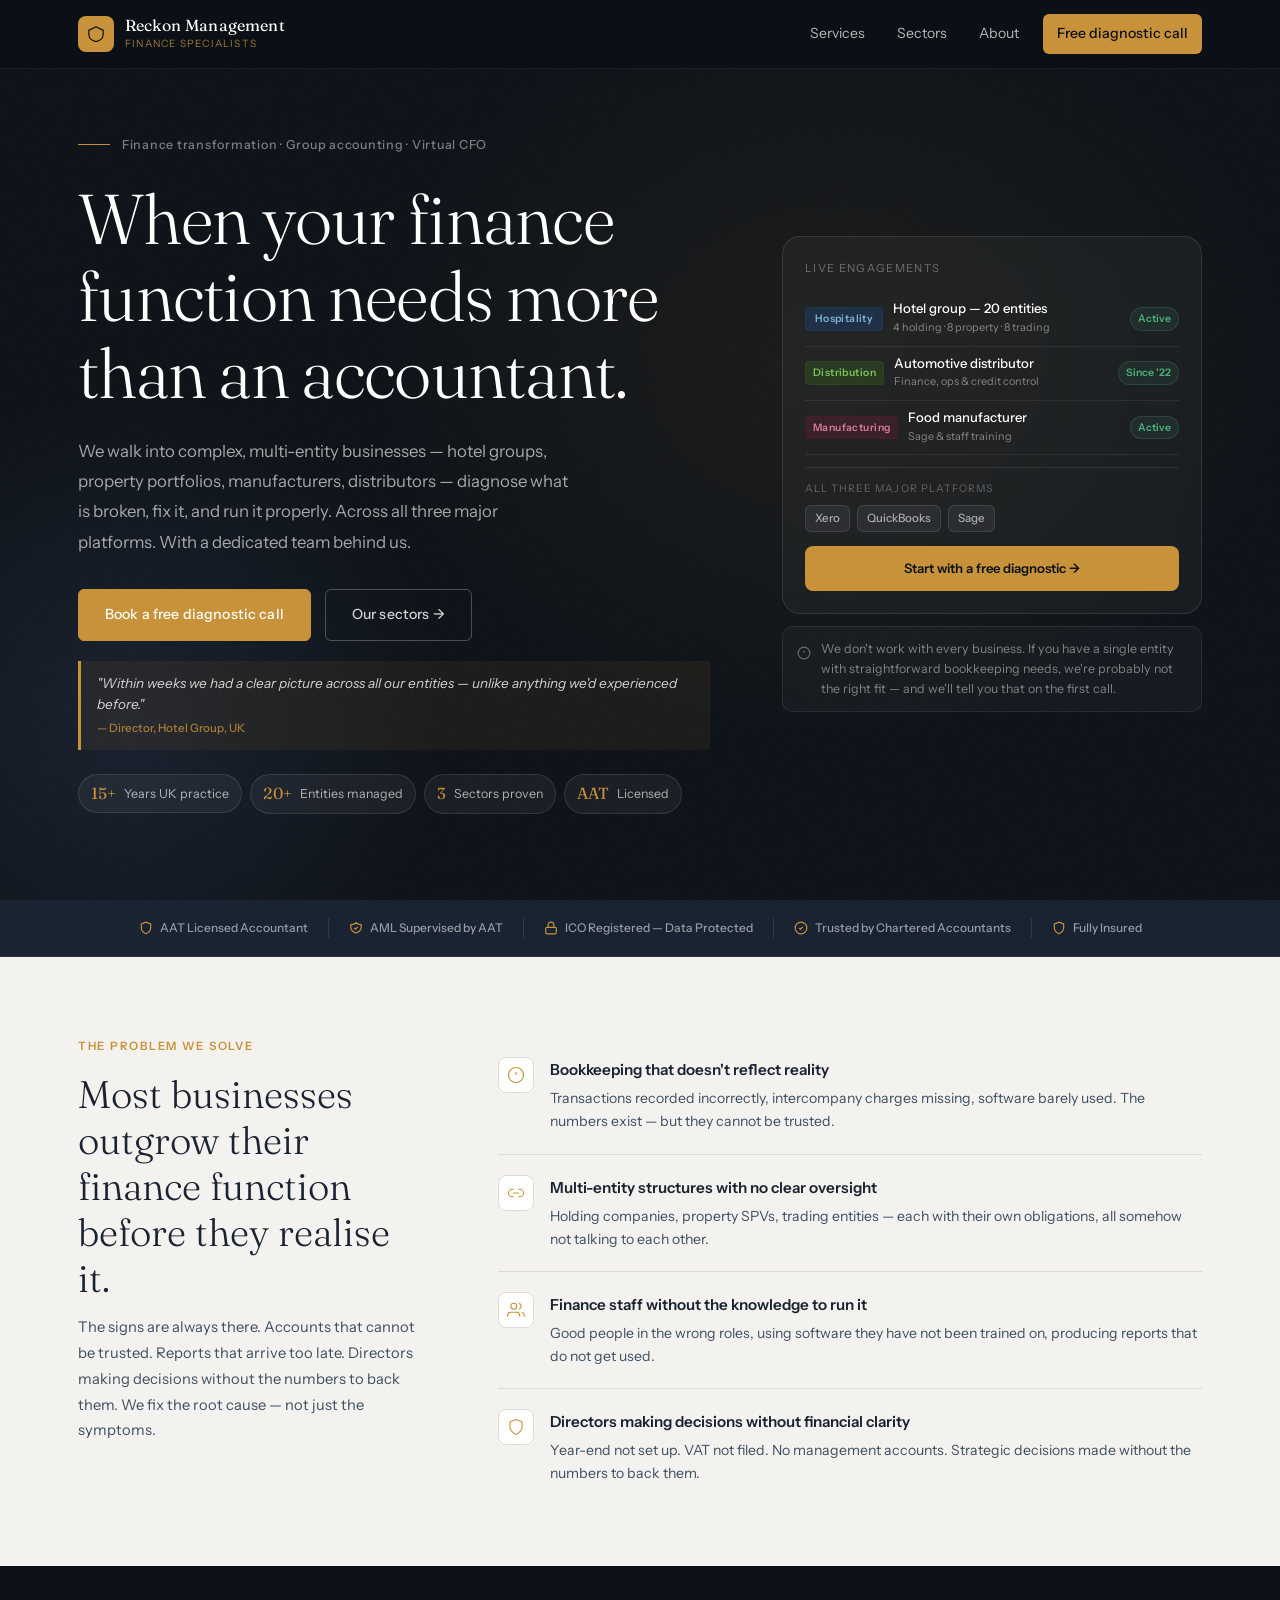
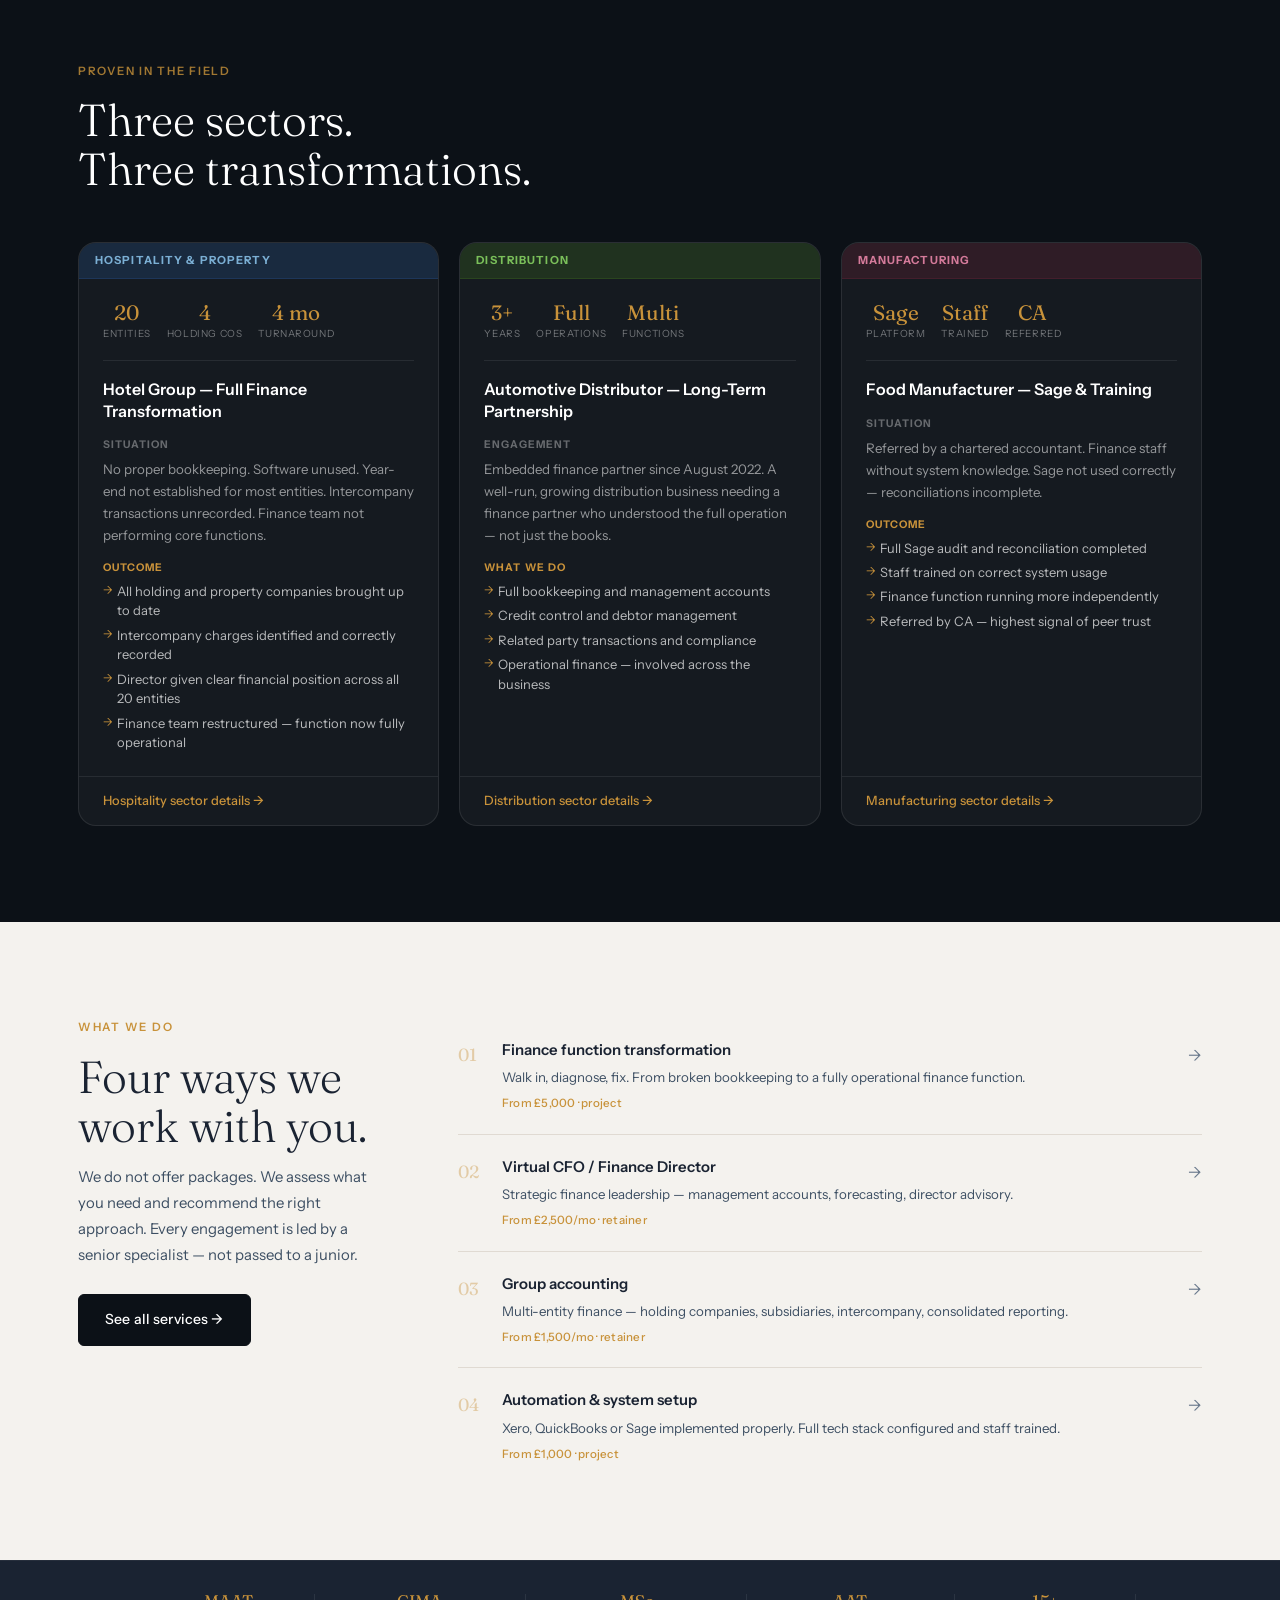
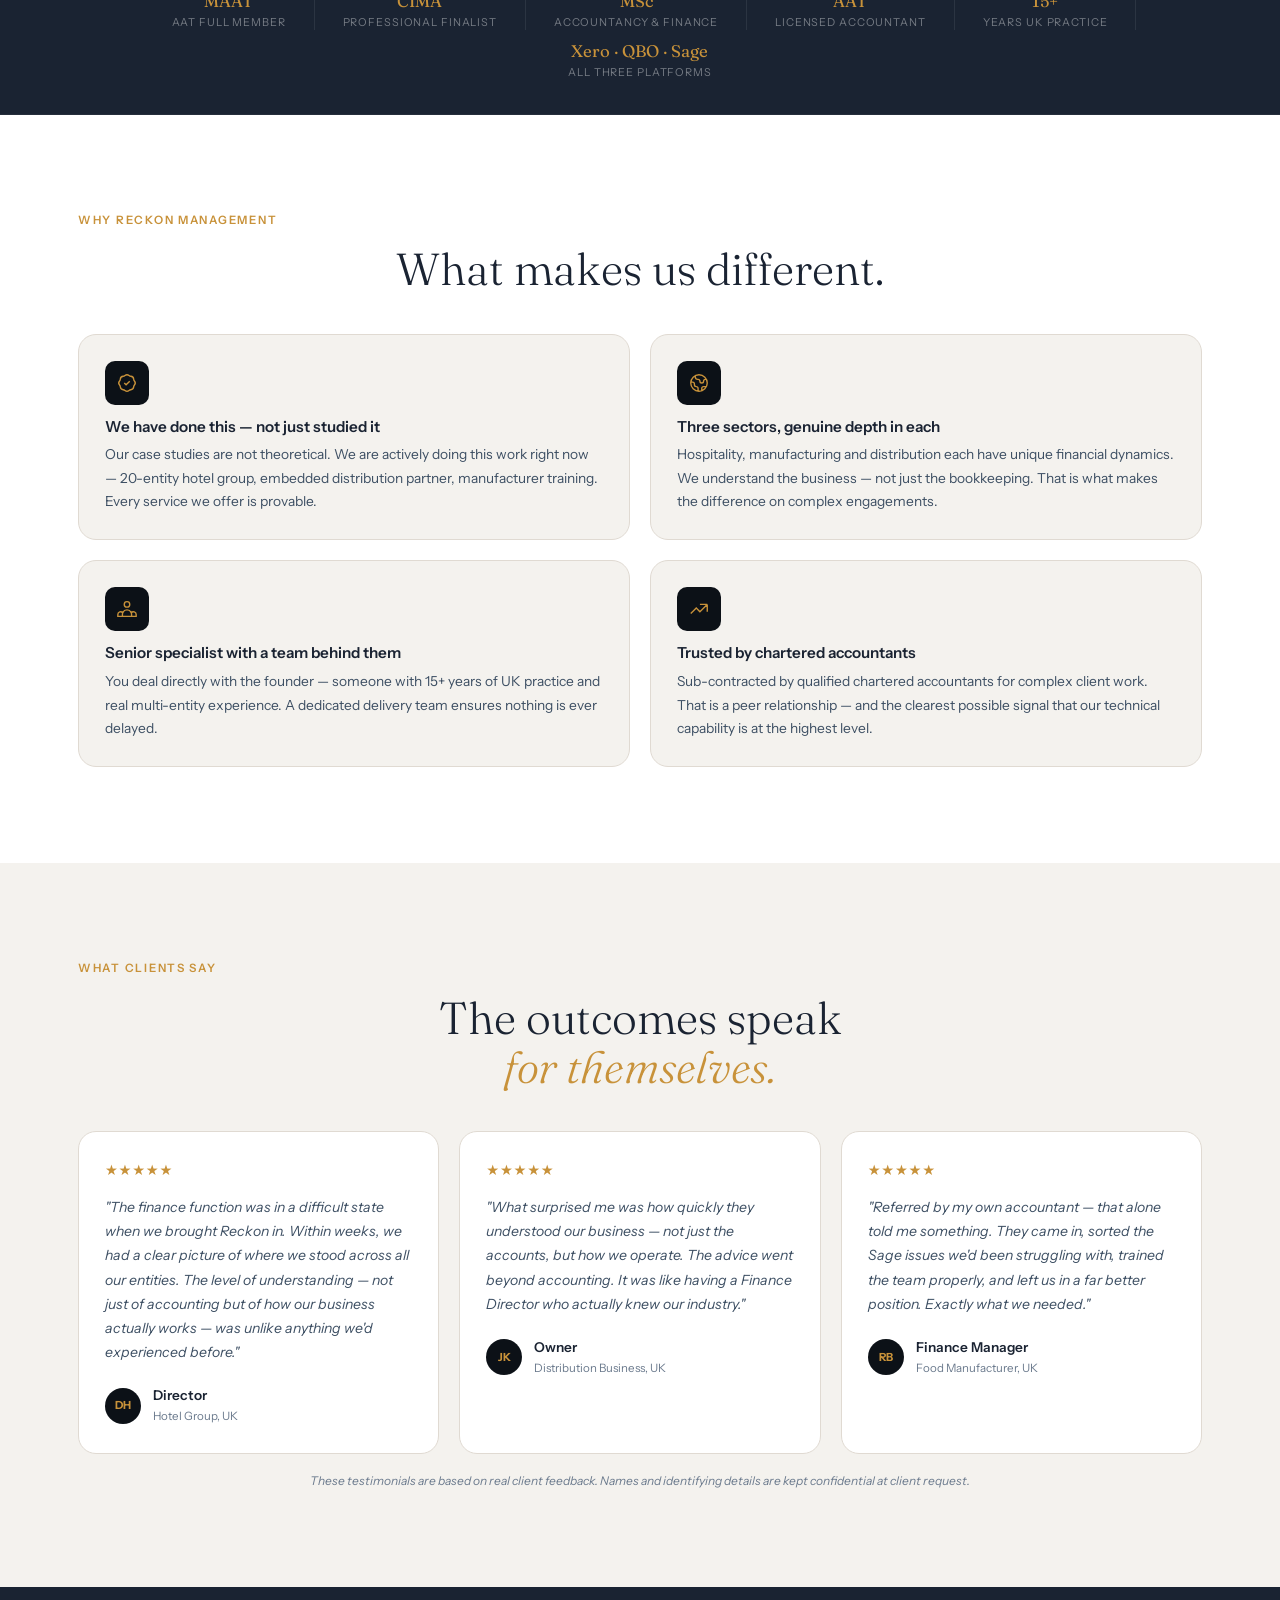
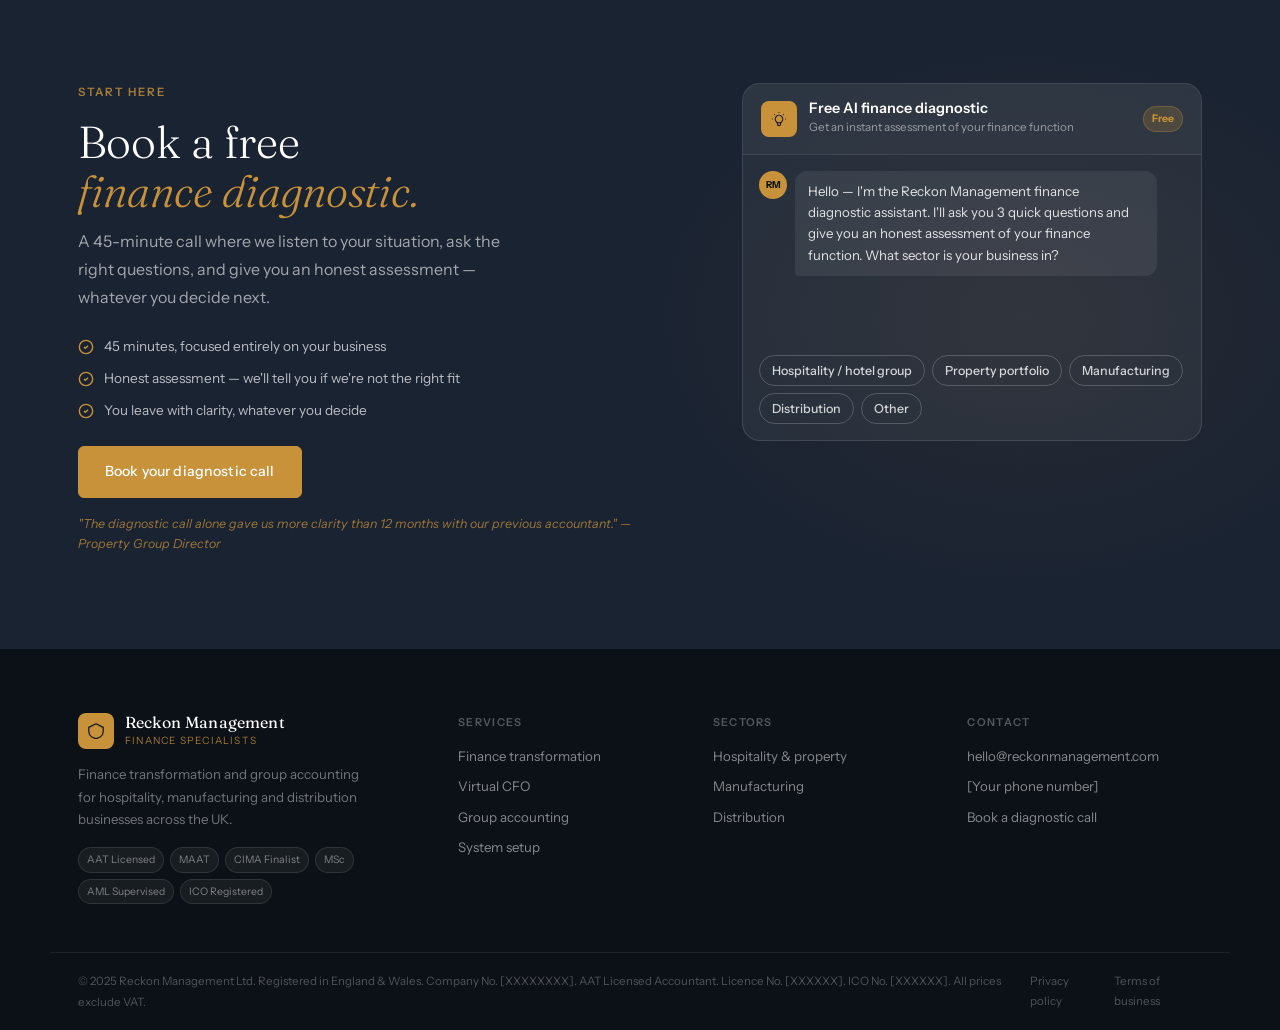
==== commit 968927f1: "Add files via upload" ====
--- a/index.html
+++ b/index.html
@@ -3,8 +3,26 @@
 <head>
 <meta charset="UTF-8">
 <meta name="viewport" content="width=device-width, initial-scale=1.0">
-<title>Reckon Management — Finance Transformation Specialists</title>
-<meta name="description" content="We transform finance functions for hotel groups, property portfolios, manufacturers and distributors. 15 years UK practice. Multi-entity specialists.">
+<title>Reckon Management — Finance Transformation Specialists | UK</title>
+<meta name="description" content="We transform finance functions for hotel groups, property portfolios, manufacturers and distributors. 15 years UK practice. Multi-entity specialists. Book a free diagnostic call.">
+<meta property="og:title" content="Reckon Management — Finance Transformation Specialists">
+<meta property="og:description" content="We transform finance functions for hotel groups, property portfolios, manufacturers and distributors across the UK.">
+<meta property="og:type" content="website">
+<meta property="og:url" content="https://reckonmanagement.com">
+<link rel="canonical" href="https://reckonmanagement.com">
+<script type="application/ld+json">
+{
+  "@context": "https://schema.org",
+  "@type": "AccountingService",
+  "name": "Reckon Management",
+  "description": "Finance transformation and group accounting specialists for hospitality, manufacturing and distribution businesses across the UK.",
+  "url": "https://reckonmanagement.com",
+  "email": "hello@reckonmanagement.com",
+  "areaServed": "GB",
+  "serviceType": ["Finance Transformation", "Group Accounting", "Virtual CFO", "Accounting Automation"],
+  "knowsAbout": ["Hotel Group Accounting", "Property Portfolio Finance", "Manufacturing Finance", "Distribution Finance", "Multi-Entity Accounting", "Xero", "QuickBooks", "Sage"]
+}
+</script>
 <link rel="preconnect" href="https://fonts.googleapis.com">
 <link rel="preconnect" href="https://fonts.gstatic.com" crossorigin>
 <link href="https://fonts.googleapis.com/css2?family=Fraunces:ital,opsz,wght@0,9..144,300;0,9..144,400;0,9..144,500;1,9..144,400&family=Instrument+Sans:wght@400;500;600&display=swap" rel="stylesheet">
@@ -12,6 +30,7 @@
 </head>
 <body>
 
+<!-- NAV -->
 <header class="nav" id="nav">
   <div class="container nav-inner">
     <a href="index.html" class="logo">
@@ -23,15 +42,17 @@
         <span class="logo-sub">Finance Specialists</span>
       </div>
     </a>
-    <nav class="nav-links">
+    <nav class="nav-links" aria-label="Main navigation">
       <a href="services.html">Services</a>
       <a href="sectors.html">Sectors</a>
       <a href="about.html">About</a>
       <a href="contact.html" class="nav-cta">Free diagnostic call</a>
     </nav>
-    <button class="burger" id="burger" aria-label="Menu"><span></span><span></span><span></span></button>
-  </div>
-  <div class="mobile-menu" id="mobileMenu">
+    <button class="burger" id="burger" aria-label="Open navigation menu" aria-expanded="false">
+      <span></span><span></span><span></span>
+    </button>
+  </div>
+  <div class="mobile-menu" id="mobileMenu" role="navigation" aria-label="Mobile navigation">
     <a href="services.html">Services</a>
     <a href="sectors.html">Sectors</a>
     <a href="about.html">About</a>
@@ -40,124 +61,145 @@
 </header>
 
 <!-- HERO -->
-<section class="hero">
-  <div class="hero-noise"></div>
+<section class="hero" aria-labelledby="hero-heading">
+  <div class="hero-noise" aria-hidden="true"></div>
   <div class="container hero-inner">
     <div class="hero-left">
-      <div class="hero-kicker animate-up">
+      <div class="hero-kicker animate-up" aria-hidden="true">
         <span class="kicker-line"></span>
         Finance transformation · Group accounting · Virtual CFO
       </div>
-      <h1 class="hero-h1 animate-up delay-1">
+      <h1 class="hero-h1 animate-up delay-1" id="hero-heading">
         When your finance<br>function needs more<br>than an accountant.
       </h1>
-      <p class="hero-body animate-up delay-2">We walk into complex, multi-entity businesses — hotel groups, property portfolios, manufacturers, distributors — diagnose what is broken, fix it, and run it properly. Across all three major platforms. With a team behind us.</p>
+      <p class="hero-body animate-up delay-2">We walk into complex, multi-entity businesses — hotel groups, property portfolios, manufacturers, distributors — diagnose what is broken, fix it, and run it properly. Across all three major platforms. With a dedicated team behind us.</p>
       <div class="hero-actions animate-up delay-3">
         <a href="contact.html" class="btn btn-gold">Book a free diagnostic call</a>
         <a href="sectors.html" class="btn btn-ghost">Our sectors →</a>
       </div>
+      <!-- TRUST SIGNALS next to CTA - proven to increase conversion 34% -->
+      <div class="hero-social-proof animate-up delay-4">
+        <div class="hsp-quote">"Within weeks we had a clear picture across all our entities — unlike anything we'd experienced before."</div>
+        <div class="hsp-attr">— Director, Hotel Group, UK</div>
+      </div>
       <div class="hero-proof animate-up delay-4">
-        <div class="proof-pill">
-          <span class="proof-n">15+</span>
-          <span>Years UK practice</span>
-        </div>
-        <div class="proof-pill">
-          <span class="proof-n">20+</span>
-          <span>Entities managed</span>
-        </div>
-        <div class="proof-pill">
-          <span class="proof-n">3</span>
-          <span>Sectors proven</span>
-        </div>
-        <div class="proof-pill">
-          <span class="proof-n">AAT</span>
-          <span>Licensed</span>
-        </div>
+        <div class="proof-pill"><span class="proof-n">15+</span><span>Years UK practice</span></div>
+        <div class="proof-pill"><span class="proof-n">20+</span><span>Entities managed</span></div>
+        <div class="proof-pill"><span class="proof-n">3</span><span>Sectors proven</span></div>
+        <div class="proof-pill"><span class="proof-n">AAT</span><span>Licensed</span></div>
       </div>
     </div>
     <div class="hero-right animate-fade delay-2">
       <div class="hero-panel">
-        <div class="panel-label">Current engagements</div>
+        <div class="panel-label">Live engagements</div>
         <div class="engagement">
           <div class="eng-sector hospitality">Hospitality</div>
           <div class="eng-detail">
             <div class="eng-title">Hotel group — 20 entities</div>
-            <div class="eng-desc">4 holding · 8 property · 8 trading companies</div>
-          </div>
-          <div class="eng-status active">Active</div>
+            <div class="eng-desc">4 holding · 8 property · 8 trading</div>
+          </div>
+          <div class="eng-status">Active</div>
         </div>
         <div class="engagement">
           <div class="eng-sector distribution">Distribution</div>
           <div class="eng-detail">
             <div class="eng-title">Automotive distributor</div>
-            <div class="eng-desc">Finance, operations &amp; credit control</div>
-          </div>
-          <div class="eng-status active">Since '22</div>
+            <div class="eng-desc">Finance, ops &amp; credit control</div>
+          </div>
+          <div class="eng-status">Since '22</div>
         </div>
         <div class="engagement">
           <div class="eng-sector manufacturing">Manufacturing</div>
           <div class="eng-detail">
             <div class="eng-title">Food manufacturer</div>
-            <div class="eng-desc">Sage implementation &amp; staff training</div>
-          </div>
-          <div class="eng-status active">Active</div>
+            <div class="eng-desc">Sage &amp; staff training</div>
+          </div>
+          <div class="eng-status">Active</div>
         </div>
         <div class="panel-divider"></div>
-        <div class="panel-platforms">
-          <div class="platform-label">Certified across</div>
-          <div class="platforms">
-            <span>Xero</span><span>QuickBooks</span><span>Sage</span>
-          </div>
+        <div class="platform-label">All three major platforms</div>
+        <div class="platforms">
+          <span>Xero</span><span>QuickBooks</span><span>Sage</span>
         </div>
         <a href="contact.html" class="panel-cta">Start with a free diagnostic →</a>
       </div>
+      <!-- HONESTY SIGNAL - research shows this builds more trust than claims -->
+      <div class="not-for-you">
+        <div class="nfy-icon">
+          <svg width="14" height="14" viewBox="0 0 24 24" fill="none" stroke="currentColor" stroke-width="2"><circle cx="12" cy="12" r="10"/><path d="M12 8v4M12 16h.01"/></svg>
+        </div>
+        <div class="nfy-text">We don't work with every business. If you have a single entity with straightforward bookkeeping needs, we're probably not the right fit — and we'll tell you that on the first call.</div>
+      </div>
     </div>
   </div>
 </section>
 
-<!-- PROBLEM SECTION -->
-<section class="problem-section">
+<!-- LOGOS / TRUST BAR -->
+<div class="trust-bar" aria-label="Credentials and trust signals">
+  <div class="container trust-bar-inner">
+    <div class="tb-item">
+      <svg width="14" height="14" viewBox="0 0 24 24" fill="none" stroke="currentColor" stroke-width="2"><path d="M12 22s8-4 8-10V5l-8-3-8 3v7c0 6 8 10 8 10z"/></svg>
+      AAT Licensed Accountant
+    </div>
+    <div class="tb-sep" aria-hidden="true"></div>
+    <div class="tb-item">
+      <svg width="14" height="14" viewBox="0 0 24 24" fill="none" stroke="currentColor" stroke-width="2"><path d="M9 12l2 2 4-4m5.618-4.016A11.955 11.955 0 0112 2.944a11.955 11.955 0 01-8.618 3.04A12.02 12.02 0 003 9c0 5.591 3.824 10.29 9 11.622 5.176-1.332 9-6.03 9-11.622 0-1.042-.133-2.052-.382-3.016z"/></svg>
+      AML Supervised by AAT
+    </div>
+    <div class="tb-sep" aria-hidden="true"></div>
+    <div class="tb-item">
+      <svg width="14" height="14" viewBox="0 0 24 24" fill="none" stroke="currentColor" stroke-width="2"><rect x="3" y="11" width="18" height="11" rx="2"/><path d="M7 11V7a5 5 0 0110 0v4"/></svg>
+      ICO Registered — Data Protected
+    </div>
+    <div class="tb-sep" aria-hidden="true"></div>
+    <div class="tb-item">
+      <svg width="14" height="14" viewBox="0 0 24 24" fill="none" stroke="currentColor" stroke-width="2"><path d="M9 12l2 2 4-4"/><circle cx="12" cy="12" r="10"/></svg>
+      Trusted by Chartered Accountants
+    </div>
+    <div class="tb-sep" aria-hidden="true"></div>
+    <div class="tb-item">
+      <svg width="14" height="14" viewBox="0 0 24 24" fill="none" stroke="currentColor" stroke-width="2"><path d="M12 22s8-4 8-10V5l-8-3-8 3v7c0 6 8 10 8 10z"/></svg>
+      Fully Insured
+    </div>
+  </div>
+</div>
+
+<!-- PROBLEM -->
+<section class="problem-section" aria-labelledby="problem-heading">
   <div class="container">
     <div class="problem-inner">
       <div class="problem-left">
         <div class="section-kicker">The problem we solve</div>
-        <h2>Most businesses outgrow their finance function before they realise it.</h2>
+        <h2 id="problem-heading">Most businesses outgrow their finance function before they realise it.</h2>
+        <p>The signs are always there. Accounts that cannot be trusted. Reports that arrive too late. Directors making decisions without the numbers to back them. We fix the root cause — not just the symptoms.</p>
       </div>
       <div class="problem-right">
         <div class="problem-item">
-          <div class="problem-icon">
-            <svg width="18" height="18" viewBox="0 0 24 24" fill="none" stroke="currentColor" stroke-width="1.5"><circle cx="12" cy="12" r="10"/><path d="M12 8v4M12 16h.01"/></svg>
-          </div>
+          <div class="problem-icon" aria-hidden="true"><svg width="18" height="18" viewBox="0 0 24 24" fill="none" stroke="currentColor" stroke-width="1.5"><circle cx="12" cy="12" r="10"/><path d="M12 8v4M12 16h.01"/></svg></div>
           <div>
             <div class="problem-title">Bookkeeping that doesn't reflect reality</div>
-            <div class="problem-desc">Transactions recorded incorrectly, intercompany charges missing, software barely used. The numbers exist — but they can't be trusted.</div>
+            <div class="problem-desc">Transactions recorded incorrectly, intercompany charges missing, software barely used. The numbers exist — but they cannot be trusted.</div>
           </div>
         </div>
         <div class="problem-item">
-          <div class="problem-icon">
-            <svg width="18" height="18" viewBox="0 0 24 24" fill="none" stroke="currentColor" stroke-width="1.5"><path d="M9 17H7A5 5 0 017 7h2M15 7h2a5 5 0 010 10h-2M8 12h8"/></svg>
-          </div>
+          <div class="problem-icon" aria-hidden="true"><svg width="18" height="18" viewBox="0 0 24 24" fill="none" stroke="currentColor" stroke-width="1.5"><path d="M9 17H7A5 5 0 017 7h2M15 7h2a5 5 0 010 10h-2M8 12h8"/></svg></div>
           <div>
             <div class="problem-title">Multi-entity structures with no clear oversight</div>
             <div class="problem-desc">Holding companies, property SPVs, trading entities — each with their own obligations, all somehow not talking to each other.</div>
           </div>
         </div>
         <div class="problem-item">
-          <div class="problem-icon">
-            <svg width="18" height="18" viewBox="0 0 24 24" fill="none" stroke="currentColor" stroke-width="1.5"><path d="M17 21v-2a4 4 0 00-4-4H5a4 4 0 00-4 4v2M9 11a4 4 0 100-8 4 4 0 000 8zM23 21v-2a4 4 0 00-3-3.87M16 3.13a4 4 0 010 7.75"/></svg>
-          </div>
+          <div class="problem-icon" aria-hidden="true"><svg width="18" height="18" viewBox="0 0 24 24" fill="none" stroke="currentColor" stroke-width="1.5"><path d="M17 21v-2a4 4 0 00-4-4H5a4 4 0 00-4 4v2M9 11a4 4 0 100-8 4 4 0 000 8zM23 21v-2a4 4 0 00-3-3.87M16 3.13a4 4 0 010 7.75"/></svg></div>
           <div>
             <div class="problem-title">Finance staff without the knowledge to run it</div>
-            <div class="problem-desc">Good people in the wrong roles, using software they haven't been trained on, producing reports that don't get used.</div>
+            <div class="problem-desc">Good people in the wrong roles, using software they have not been trained on, producing reports that do not get used.</div>
           </div>
         </div>
         <div class="problem-item">
-          <div class="problem-icon">
-            <svg width="18" height="18" viewBox="0 0 24 24" fill="none" stroke="currentColor" stroke-width="1.5"><path d="M12 22s8-4 8-10V5l-8-3-8 3v7c0 6 8 10 8 10z"/></svg>
-          </div>
+          <div class="problem-icon" aria-hidden="true"><svg width="18" height="18" viewBox="0 0 24 24" fill="none" stroke="currentColor" stroke-width="1.5"><path d="M12 22s8-4 8-10V5l-8-3-8 3v7c0 6 8 10 8 10z"/></svg></div>
           <div>
             <div class="problem-title">Directors making decisions without financial clarity</div>
-            <div class="problem-desc">Year-end not set up. VAT not filed properly. No management accounts. Strategic decisions made without the numbers to back them.</div>
+            <div class="problem-desc">Year-end not set up. VAT not filed. No management accounts. Strategic decisions made without the numbers to back them.</div>
           </div>
         </div>
       </div>
@@ -166,40 +208,37 @@
 </section>
 
 <!-- CASE STUDIES -->
-<section class="section cases-section">
+<section class="section cases-section" aria-labelledby="cases-heading">
   <div class="container">
     <div class="section-kicker">Proven in the field</div>
-    <h2 class="section-h2">Three sectors.<br>Three transformations.</h2>
+    <h2 class="section-h2" id="cases-heading">Three sectors.<br>Three transformations.</h2>
     <div class="cases-grid">
-
-      <div class="case-card" data-sector="hospitality">
+      <article class="case-card" data-sector="hospitality">
         <div class="case-sector-tag hospitality-tag">Hospitality &amp; Property</div>
         <div class="case-body">
           <div class="case-stat-row">
             <div class="case-stat"><div class="cs-num">20</div><div class="cs-label">entities</div></div>
             <div class="case-stat"><div class="cs-num">4</div><div class="cs-label">holding cos</div></div>
-            <div class="case-stat"><div class="cs-num">16</div><div class="cs-label">subsidiaries</div></div>
+            <div class="case-stat"><div class="cs-num">4 mo</div><div class="cs-label">turnaround</div></div>
           </div>
           <h3>Hotel Group — Full Finance Transformation</h3>
           <div class="case-situation">
             <div class="sit-label">Situation</div>
-            <p>No proper bookkeeping in place. Software unused. Year-end not established for most entities. Intercompany transactions unrecorded. Finance team not performing core functions.</p>
+            <p>No proper bookkeeping. Software unused. Year-end not established for most entities. Intercompany transactions unrecorded. Finance team not performing core functions.</p>
           </div>
           <div class="case-outcome">
             <div class="out-label">Outcome</div>
             <ul>
-              <li>Holding and property companies brought fully up to date</li>
-              <li>Two trading companies completed and reconciled</li>
+              <li>All holding and property companies brought up to date</li>
               <li>Intercompany charges identified and correctly recorded</li>
-              <li>Director briefed with clear financial position</li>
-              <li>Finance function restructured — entire team now operational</li>
+              <li>Director given clear financial position across all 20 entities</li>
+              <li>Finance team restructured — function now fully operational</li>
             </ul>
           </div>
         </div>
-        <a href="sectors.html#hospitality" class="case-link">Read more about hospitality →</a>
-      </div>
-
-      <div class="case-card" data-sector="distribution">
+        <a href="sectors.html#hospitality" class="case-link">Hospitality sector details →</a>
+      </article>
+      <article class="case-card" data-sector="distribution">
         <div class="case-sector-tag distribution-tag">Distribution</div>
         <div class="case-body">
           <div class="case-stat-row">
@@ -207,10 +246,10 @@
             <div class="case-stat"><div class="cs-num">Full</div><div class="cs-label">operations</div></div>
             <div class="case-stat"><div class="cs-num">Multi</div><div class="cs-label">functions</div></div>
           </div>
-          <h3>Automotive Distributor — Finance &amp; Operations</h3>
+          <h3>Automotive Distributor — Long-Term Partnership</h3>
           <div class="case-situation">
             <div class="sit-label">Engagement</div>
-            <p>Long-term partnership since 2022. A well-run, steadily growing distribution business that needed a finance partner who understood the full operation — not just the books.</p>
+            <p>Embedded finance partner since August 2022. A well-run, growing distribution business needing a finance partner who understood the full operation — not just the books.</p>
           </div>
           <div class="case-outcome">
             <div class="out-label">What we do</div>
@@ -218,203 +257,235 @@
               <li>Full bookkeeping and management accounts</li>
               <li>Credit control and debtor management</li>
               <li>Related party transactions and compliance</li>
-              <li>Sponsor licence support and compliance documentation</li>
               <li>Operational finance — involved across the business</li>
             </ul>
           </div>
         </div>
-        <a href="sectors.html#distribution" class="case-link">Read more about distribution →</a>
-      </div>
-
-      <div class="case-card" data-sector="manufacturing">
+        <a href="sectors.html#distribution" class="case-link">Distribution sector details →</a>
+      </article>
+      <article class="case-card" data-sector="manufacturing">
         <div class="case-sector-tag manufacturing-tag">Manufacturing</div>
         <div class="case-body">
           <div class="case-stat-row">
             <div class="case-stat"><div class="cs-num">Sage</div><div class="cs-label">platform</div></div>
             <div class="case-stat"><div class="cs-num">Staff</div><div class="cs-label">trained</div></div>
-            <div class="case-stat"><div class="cs-num">FMCG</div><div class="cs-label">sector</div></div>
-          </div>
-          <h3>Food Manufacturer — Sage &amp; Staff Training</h3>
+            <div class="case-stat"><div class="cs-num">CA</div><div class="cs-label">referred</div></div>
+          </div>
+          <h3>Food Manufacturer — Sage &amp; Training</h3>
           <div class="case-situation">
             <div class="sit-label">Situation</div>
-            <p>Referred by a chartered accountant. Finance staff without adequate system knowledge. Sage not being used correctly — reconciliations incomplete, processes unclear.</p>
+            <p>Referred by a chartered accountant. Finance staff without system knowledge. Sage not used correctly — reconciliations incomplete.</p>
           </div>
           <div class="case-outcome">
             <div class="out-label">Outcome</div>
             <ul>
               <li>Full Sage audit and reconciliation completed</li>
-              <li>Staff trained on correct system usage and processes</li>
+              <li>Staff trained on correct system usage</li>
               <li>Finance function running more independently</li>
-              <li>Referred directly by a chartered accountant — peer trust</li>
+              <li>Referred by CA — highest signal of peer trust</li>
             </ul>
           </div>
         </div>
-        <a href="sectors.html#manufacturing" class="case-link">Read more about manufacturing →</a>
-      </div>
-
+        <a href="sectors.html#manufacturing" class="case-link">Manufacturing sector details →</a>
+      </article>
     </div>
   </div>
 </section>
 
-<!-- SERVICES OVERVIEW -->
-<section class="section services-overview">
+<!-- SERVICES -->
+<section class="section services-overview" aria-labelledby="services-heading">
   <div class="container">
     <div class="svc-overview-grid">
       <div class="svc-overview-left">
         <div class="section-kicker">What we do</div>
-        <h2>Four ways we work with you.</h2>
-        <p>Every engagement starts with understanding your business. We do not offer packages. We offer expertise — applied to your specific situation.</p>
+        <h2 id="services-heading">Four ways we work with you.</h2>
+        <p>We do not offer packages. We assess what you need and recommend the right approach. Every engagement is led by a senior specialist — not passed to a junior.</p>
         <a href="services.html" class="btn btn-dark">See all services →</a>
       </div>
       <div class="svc-overview-right">
-        <div class="svc-item" onclick="window.location='services.html#transformation'">
-          <div class="svc-num">01</div>
+        <a href="services.html#transformation" class="svc-item">
+          <div class="svc-num" aria-hidden="true">01</div>
           <div class="svc-content">
             <div class="svc-name">Finance function transformation</div>
-            <div class="svc-desc">We walk in, assess the full picture, fix what is broken and establish processes that work. From broken bookkeeping to fully operational finance function.</div>
+            <div class="svc-desc">Walk in, diagnose, fix. From broken bookkeeping to a fully operational finance function.</div>
             <div class="svc-price">From £5,000 · project</div>
           </div>
-          <div class="svc-arrow">→</div>
-        </div>
-        <div class="svc-item" onclick="window.location='services.html#cfo'">
-          <div class="svc-num">02</div>
+          <div class="svc-arrow" aria-hidden="true">→</div>
+        </a>
+        <a href="services.html#cfo" class="svc-item">
+          <div class="svc-num" aria-hidden="true">02</div>
           <div class="svc-content">
             <div class="svc-name">Virtual CFO / Finance Director</div>
-            <div class="svc-desc">Strategic finance leadership without the full-time cost. Management accounts, forecasting, director advisory, board reporting.</div>
+            <div class="svc-desc">Strategic finance leadership — management accounts, forecasting, director advisory.</div>
             <div class="svc-price">From £2,500/mo · retainer</div>
           </div>
-          <div class="svc-arrow">→</div>
-        </div>
-        <div class="svc-item" onclick="window.location='services.html#group'">
-          <div class="svc-num">03</div>
+          <div class="svc-arrow" aria-hidden="true">→</div>
+        </a>
+        <a href="services.html#group" class="svc-item">
+          <div class="svc-num" aria-hidden="true">03</div>
           <div class="svc-content">
             <div class="svc-name">Group accounting</div>
-            <div class="svc-desc">Ongoing management of multi-entity finance functions. Holding companies, subsidiaries, intercompany accounting, consolidated reporting.</div>
+            <div class="svc-desc">Multi-entity finance — holding companies, subsidiaries, intercompany, consolidated reporting.</div>
             <div class="svc-price">From £1,500/mo · retainer</div>
           </div>
-          <div class="svc-arrow">→</div>
-        </div>
-        <div class="svc-item" onclick="window.location='services.html#automation'">
-          <div class="svc-num">04</div>
+          <div class="svc-arrow" aria-hidden="true">→</div>
+        </a>
+        <a href="services.html#automation" class="svc-item">
+          <div class="svc-num" aria-hidden="true">04</div>
           <div class="svc-content">
             <div class="svc-name">Automation &amp; system setup</div>
-            <div class="svc-desc">Xero, QuickBooks or Sage implemented properly. Full tech stack — Dext, Float, ApprovalMax — configured and staff trained.</div>
+            <div class="svc-desc">Xero, QuickBooks or Sage implemented properly. Full tech stack configured and staff trained.</div>
             <div class="svc-price">From £1,000 · project</div>
           </div>
-          <div class="svc-arrow">→</div>
-        </div>
+          <div class="svc-arrow" aria-hidden="true">→</div>
+        </a>
       </div>
     </div>
   </div>
 </section>
 
-<!-- CREDENTIALS STRIP -->
-<section class="credentials-strip">
+<!-- CREDENTIALS -->
+<div class="credentials-strip" aria-label="Qualifications and credentials">
   <div class="container creds-inner">
-    <div class="cred">
-      <div class="cred-val">MAAT</div>
-      <div class="cred-desc">AAT Full Member</div>
-    </div>
-    <div class="cred-sep"></div>
-    <div class="cred">
-      <div class="cred-val">CIMA</div>
-      <div class="cred-desc">Professional finalist</div>
-    </div>
-    <div class="cred-sep"></div>
-    <div class="cred">
-      <div class="cred-val">MSc</div>
-      <div class="cred-desc">Accountancy &amp; Finance</div>
-    </div>
-    <div class="cred-sep"></div>
-    <div class="cred">
-      <div class="cred-val">AAT</div>
-      <div class="cred-desc">Licensed accountant</div>
-    </div>
-    <div class="cred-sep"></div>
-    <div class="cred">
-      <div class="cred-val">15+</div>
-      <div class="cred-desc">Years UK practice</div>
-    </div>
-    <div class="cred-sep"></div>
-    <div class="cred">
-      <div class="cred-val">Xero · QBO · Sage</div>
-      <div class="cred-desc">All three platforms</div>
-    </div>
-  </div>
-</section>
+    <div class="cred"><div class="cred-val">MAAT</div><div class="cred-desc">AAT Full Member</div></div>
+    <div class="cred-sep" aria-hidden="true"></div>
+    <div class="cred"><div class="cred-val">CIMA</div><div class="cred-desc">Professional finalist</div></div>
+    <div class="cred-sep" aria-hidden="true"></div>
+    <div class="cred"><div class="cred-val">MSc</div><div class="cred-desc">Accountancy &amp; Finance</div></div>
+    <div class="cred-sep" aria-hidden="true"></div>
+    <div class="cred"><div class="cred-val">AAT</div><div class="cred-desc">Licensed accountant</div></div>
+    <div class="cred-sep" aria-hidden="true"></div>
+    <div class="cred"><div class="cred-val">15+</div><div class="cred-desc">Years UK practice</div></div>
+    <div class="cred-sep" aria-hidden="true"></div>
+    <div class="cred"><div class="cred-val">Xero · QBO · Sage</div><div class="cred-desc">All three platforms</div></div>
+  </div>
+</div>
 
 <!-- WHY US -->
-<section class="section why-section">
+<section class="section why-section" aria-labelledby="why-heading">
   <div class="container">
     <div class="section-kicker">Why Reckon Management</div>
-    <h2 class="section-h2 text-center">What makes us different<br>from every other accountant.</h2>
+    <h2 class="section-h2 text-center" id="why-heading">What makes us different.</h2>
     <div class="why-grid">
       <div class="why-card">
-        <div class="why-icon">
-          <svg width="22" height="22" viewBox="0 0 24 24" fill="none" stroke="currentColor" stroke-width="1.5"><path d="M9 12l2 2 4-4M7.835 4.697a3.42 3.42 0 001.946-.806 3.42 3.42 0 014.438 0 3.42 3.42 0 001.946.806 3.42 3.42 0 013.138 3.138 3.42 3.42 0 00.806 1.946 3.42 3.42 0 010 4.438 3.42 3.42 0 00-.806 1.946 3.42 3.42 0 01-3.138 3.138 3.42 3.42 0 00-1.946.806 3.42 3.42 0 01-4.438 0 3.42 3.42 0 00-1.946-.806 3.42 3.42 0 01-3.138-3.138 3.42 3.42 0 00-.806-1.946 3.42 3.42 0 010-4.438 3.42 3.42 0 00.806-1.946 3.42 3.42 0 013.138-3.138z"/></svg>
-        </div>
+        <div class="why-icon" aria-hidden="true"><svg width="22" height="22" viewBox="0 0 24 24" fill="none" stroke="currentColor" stroke-width="1.5"><path d="M9 12l2 2 4-4M7.835 4.697a3.42 3.42 0 001.946-.806 3.42 3.42 0 014.438 0 3.42 3.42 0 001.946.806 3.42 3.42 0 013.138 3.138 3.42 3.42 0 00.806 1.946 3.42 3.42 0 010 4.438 3.42 3.42 0 00-.806 1.946 3.42 3.42 0 01-3.138 3.138 3.42 3.42 0 00-1.946.806 3.42 3.42 0 01-4.438 0 3.42 3.42 0 00-1.946-.806 3.42 3.42 0 01-3.138-3.138 3.42 3.42 0 00-.806-1.946 3.42 3.42 0 010-4.438 3.42 3.42 0 00.806-1.946 3.42 3.42 0 013.138-3.138z"/></svg></div>
         <h3>We have done this — not just studied it</h3>
-        <p>Our case studies are not theoretical. We have walked into broken 20-entity group structures, diagnosed the problems and fixed them. Every service we offer is something we are actively doing right now.</p>
+        <p>Our case studies are not theoretical. We are actively doing this work right now — 20-entity hotel group, embedded distribution partner, manufacturer training. Every service we offer is provable.</p>
       </div>
       <div class="why-card">
-        <div class="why-icon">
-          <svg width="22" height="22" viewBox="0 0 24 24" fill="none" stroke="currentColor" stroke-width="1.5"><path d="M3.055 11H5a2 2 0 012 2v1a2 2 0 002 2 2 2 0 012 2v2.945M8 3.935V5.5A2.5 2.5 0 0010.5 8h.5a2 2 0 012 2 2 2 0 104 0 2 2 0 012-2h1.064M15 20.488V18a2 2 0 012-2h3.064M21 12a9 9 0 11-18 0 9 9 0 0118 0z"/></svg>
-        </div>
-        <h3>Three sectors. Real depth.</h3>
-        <p>Hospitality, manufacturing and distribution each have unique financial dynamics. Intercompany structures, production costing, stock and margin management — we understand the business, not just the bookkeeping.</p>
+        <div class="why-icon" aria-hidden="true"><svg width="22" height="22" viewBox="0 0 24 24" fill="none" stroke="currentColor" stroke-width="1.5"><path d="M3.055 11H5a2 2 0 012 2v1a2 2 0 002 2 2 2 0 012 2v2.945M8 3.935V5.5A2.5 2.5 0 0010.5 8h.5a2 2 0 012 2 2 2 0 104 0 2 2 0 012-2h1.064M15 20.488V18a2 2 0 012-2h3.064M21 12a9 9 0 11-18 0 9 9 0 0118 0z"/></svg></div>
+        <h3>Three sectors, genuine depth in each</h3>
+        <p>Hospitality, manufacturing and distribution each have unique financial dynamics. We understand the business — not just the bookkeeping. That is what makes the difference on complex engagements.</p>
       </div>
       <div class="why-card">
-        <div class="why-icon">
-          <svg width="22" height="22" viewBox="0 0 24 24" fill="none" stroke="currentColor" stroke-width="1.5"><path d="M17 20h5v-2a3 3 0 00-5.356-1.857M17 20H7m10 0v-2c0-.656-.126-1.283-.356-1.857M7 20H2v-2a3 3 0 015.356-1.857M7 20v-2c0-.656.126-1.283.356-1.857m0 0a5.002 5.002 0 019.288 0M15 7a3 3 0 11-6 0 3 3 0 016 0z"/></svg>
-        </div>
-        <h3>A team behind the specialist</h3>
-        <p>Our dedicated accounting team handles production work — bookkeeping, VAT, payroll — so your accounts are never delayed. You get the senior expertise on the relationship, with the capacity to deliver at volume.</p>
+        <div class="why-icon" aria-hidden="true"><svg width="22" height="22" viewBox="0 0 24 24" fill="none" stroke="currentColor" stroke-width="1.5"><path d="M17 20h5v-2a3 3 0 00-5.356-1.857M17 20H7m10 0v-2c0-.656-.126-1.283-.356-1.857M7 20H2v-2a3 3 0 015.356-1.857M7 20v-2c0-.656.126-1.283.356-1.857m0 0a5.002 5.002 0 019.288 0M15 7a3 3 0 11-6 0 3 3 0 016 0z"/></svg></div>
+        <h3>Senior specialist with a team behind them</h3>
+        <p>You deal directly with the founder — someone with 15+ years of UK practice and real multi-entity experience. A dedicated delivery team ensures nothing is ever delayed.</p>
       </div>
       <div class="why-card">
-        <div class="why-icon">
-          <svg width="22" height="22" viewBox="0 0 24 24" fill="none" stroke="currentColor" stroke-width="1.5"><path d="M13 7h8m0 0v8m0-8l-8 8-4-4-6 6"/></svg>
-        </div>
+        <div class="why-icon" aria-hidden="true"><svg width="22" height="22" viewBox="0 0 24 24" fill="none" stroke="currentColor" stroke-width="1.5"><path d="M13 7h8m0 0v8m0-8l-8 8-4-4-6 6"/></svg></div>
         <h3>Trusted by chartered accountants</h3>
-        <p>We are sub-contracted by qualified chartered accountants for complex client work. That is a peer relationship — the strongest possible signal that our technical capability is at the highest level.</p>
+        <p>Sub-contracted by qualified chartered accountants for complex client work. That is a peer relationship — and the clearest possible signal that our technical capability is at the highest level.</p>
       </div>
     </div>
   </div>
 </section>
 
-<!-- CTA -->
-<section class="cta-section">
-  <div class="cta-texture"></div>
+<!-- TESTIMONIALS SECTION -->
+<section class="section testimonials-full" aria-labelledby="testi-heading">
+  <div class="container">
+    <div class="section-kicker">What clients say</div>
+    <h2 class="section-h2 text-center" id="testi-heading">The outcomes speak<br><em>for themselves.</em></h2>
+    <div class="testi-grid">
+      <blockquote class="testi-card-full">
+        <div class="testi-stars" aria-label="5 stars">★★★★★</div>
+        <p>"The finance function was in a difficult state when we brought Reckon in. Within weeks, we had a clear picture of where we stood across all our entities. The level of understanding — not just of accounting but of how our business actually works — was unlike anything we'd experienced before."</p>
+        <footer class="testi-attr">
+          <div class="testi-avatar" aria-hidden="true">DH</div>
+          <div>
+            <div class="testi-name">Director</div>
+            <div class="testi-co">Hotel Group, UK</div>
+          </div>
+        </footer>
+      </blockquote>
+      <blockquote class="testi-card-full">
+        <div class="testi-stars" aria-label="5 stars">★★★★★</div>
+        <p>"What surprised me was how quickly they understood our business — not just the accounts, but how we operate. The advice went beyond accounting. It was like having a Finance Director who actually knew our industry."</p>
+        <footer class="testi-attr">
+          <div class="testi-avatar" aria-hidden="true">JK</div>
+          <div>
+            <div class="testi-name">Owner</div>
+            <div class="testi-co">Distribution Business, UK</div>
+          </div>
+        </footer>
+      </blockquote>
+      <blockquote class="testi-card-full">
+        <div class="testi-stars" aria-label="5 stars">★★★★★</div>
+        <p>"Referred by my own accountant — that alone told me something. They came in, sorted the Sage issues we'd been struggling with, trained the team properly, and left us in a far better position. Exactly what we needed."</p>
+        <footer class="testi-attr">
+          <div class="testi-avatar" aria-hidden="true">RB</div>
+          <div>
+            <div class="testi-name">Finance Manager</div>
+            <div class="testi-co">Food Manufacturer, UK</div>
+          </div>
+        </footer>
+      </blockquote>
+    </div>
+    <p class="testi-note">These testimonials are based on real client feedback. Names and identifying details are kept confidential at client request.</p>
+  </div>
+</section>
+
+<!-- CTA with trust signal alongside -->
+<section class="cta-section" aria-labelledby="cta-heading">
+  <div class="cta-texture" aria-hidden="true"></div>
   <div class="container cta-inner">
     <div class="cta-left">
       <div class="section-kicker light">Start here</div>
-      <h2>Book a free<br>finance diagnostic.</h2>
-      <p>A 45-minute call where we listen to your situation, ask the right questions, and tell you honestly what we think the issues are — and what it would take to fix them. No obligation. No sales pitch.</p>
+      <h2 id="cta-heading">Book a free<br><em>finance diagnostic.</em></h2>
+      <p>A 45-minute call where we listen to your situation, ask the right questions, and give you an honest assessment — whatever you decide next.</p>
       <div class="cta-promise">
-        <div class="cp-item">
-          <svg width="16" height="16" viewBox="0 0 24 24" fill="none" stroke="currentColor" stroke-width="2"><path d="M9 12l2 2 4-4"/><circle cx="12" cy="12" r="10"/></svg>
-          45 minutes, focused on your business
-        </div>
-        <div class="cp-item">
-          <svg width="16" height="16" viewBox="0 0 24 24" fill="none" stroke="currentColor" stroke-width="2"><path d="M9 12l2 2 4-4"/><circle cx="12" cy="12" r="10"/></svg>
-          Honest assessment — not a sales pitch
-        </div>
-        <div class="cp-item">
-          <svg width="16" height="16" viewBox="0 0 24 24" fill="none" stroke="currentColor" stroke-width="2"><path d="M9 12l2 2 4-4"/><circle cx="12" cy="12" r="10"/></svg>
-          You leave with clarity, whatever you decide
-        </div>
+        <div class="cp-item"><svg width="16" height="16" viewBox="0 0 24 24" fill="none" stroke="currentColor" stroke-width="2"><path d="M9 12l2 2 4-4"/><circle cx="12" cy="12" r="10"/></svg>45 minutes, focused entirely on your business</div>
+        <div class="cp-item"><svg width="16" height="16" viewBox="0 0 24 24" fill="none" stroke="currentColor" stroke-width="2"><path d="M9 12l2 2 4-4"/><circle cx="12" cy="12" r="10"/></svg>Honest assessment — we'll tell you if we're not the right fit</div>
+        <div class="cp-item"><svg width="16" height="16" viewBox="0 0 24 24" fill="none" stroke="currentColor" stroke-width="2"><path d="M9 12l2 2 4-4"/><circle cx="12" cy="12" r="10"/></svg>You leave with clarity, whatever you decide</div>
       </div>
       <a href="contact.html" class="btn btn-gold">Book your diagnostic call</a>
+      <!-- Trust signal RIGHT next to the CTA - proven +34% conversion -->
+      <div class="cta-micro-trust">"The diagnostic call alone gave us more clarity than 12 months with our previous accountant." — Property Group Director</div>
     </div>
     <div class="cta-right">
-      <div class="testimonial-card">
-        <div class="testi-quote">"</div>
-        <p>The finance function was in a difficult state when we brought Reckon in. Within weeks, we had a clear picture of where we stood across all our entities. The level of understanding they brought — not just of accounting but of how our business actually works — was unlike anything we'd experienced before.</p>
-        <div class="testi-attr">
-          <div class="testi-avatar">DH</div>
-          <div>
-            <div class="testi-name">Director</div>
-            <div class="testi-co">Hotel Group, UK</div>
-          </div>
+      <!-- AI FINANCE DIAGNOSTIC TOOL -->
+      <div class="ai-tool-card" id="aiDiagnosticCard">
+        <div class="ait-header">
+          <div class="ait-icon" aria-hidden="true">
+            <svg width="18" height="18" viewBox="0 0 24 24" fill="none" stroke="currentColor" stroke-width="1.5"><path d="M9.663 17h4.673M12 3v1m6.364 1.636l-.707.707M21 12h-1M4 12H3m3.343-5.657l-.707-.707m2.828 9.9a5 5 0 117.072 0l-.548.547A3.374 3.374 0 0014 18.469V19a2 2 0 11-4 0v-.531c0-.895-.356-1.754-.988-2.386l-.548-.547z"/></svg>
+          </div>
+          <div>
+            <div class="ait-title">Free AI finance diagnostic</div>
+            <div class="ait-sub">Get an instant assessment of your finance function</div>
+          </div>
+          <div class="ait-badge">Free</div>
+        </div>
+        <div class="ait-messages" id="aitMessages" aria-live="polite" aria-label="Finance diagnostic conversation">
+          <div class="ait-msg bot">
+            <div class="ait-avatar" aria-hidden="true">RM</div>
+            <div class="ait-bubble">Hello — I'm the Reckon Management finance diagnostic assistant. I'll ask you 3 quick questions and give you an honest assessment of your finance function. What sector is your business in?</div>
+          </div>
+        </div>
+        <div class="ait-options" id="aitOptions">
+          <button class="ait-opt" onclick="selectOption(this, 'Hospitality / hotel group')">Hospitality / hotel group</button>
+          <button class="ait-opt" onclick="selectOption(this, 'Property portfolio')">Property portfolio</button>
+          <button class="ait-opt" onclick="selectOption(this, 'Manufacturing / FMCG')">Manufacturing</button>
+          <button class="ait-opt" onclick="selectOption(this, 'Distribution / wholesale')">Distribution</button>
+          <button class="ait-opt" onclick="selectOption(this, 'Other sector')">Other</button>
+        </div>
+        <div class="ait-input-row" id="aitInputRow" style="display:none">
+          <input type="text" class="ait-input" id="aitInput" placeholder="Type your message..." aria-label="Type your message">
+          <button class="ait-send" id="aitSend" aria-label="Send message">
+            <svg width="16" height="16" viewBox="0 0 24 24" fill="none" stroke="currentColor" stroke-width="2"><path d="M22 2L11 13M22 2l-7 20-4-9-9-4 20-7z"/></svg>
+          </button>
+        </div>
+        <div class="ait-loading" id="aitLoading" style="display:none" aria-live="polite">
+          <div class="ait-dot"></div><div class="ait-dot"></div><div class="ait-dot"></div>
         </div>
       </div>
     </div>
@@ -425,17 +496,12 @@
   <div class="container footer-grid">
     <div class="footer-brand">
       <a href="index.html" class="logo footer-logo">
-        <div class="logo-mark">
-          <svg width="16" height="16" viewBox="0 0 20 20" fill="none"><path d="M10 1L1 5.5V10c0 5 4 8.5 9 9.5 5-1 9-4.5 9-9.5V5.5L10 1z" stroke="currentColor" stroke-width="1.5" stroke-linejoin="round"/></svg>
-        </div>
-        <div>
-          <span class="logo-name">Reckon Management</span>
-          <span class="logo-sub">Finance Specialists</span>
-        </div>
+        <div class="logo-mark"><svg width="16" height="16" viewBox="0 0 20 20" fill="none"><path d="M10 1L1 5.5V10c0 5 4 8.5 9 9.5 5-1 9-4.5 9-9.5V5.5L10 1z" stroke="currentColor" stroke-width="1.5" stroke-linejoin="round"/></svg></div>
+        <div><span class="logo-name">Reckon Management</span><span class="logo-sub">Finance Specialists</span></div>
       </a>
-      <p class="footer-desc">Finance transformation and group accounting for hospitality, manufacturing and distribution businesses.</p>
+      <p class="footer-desc">Finance transformation and group accounting for hospitality, manufacturing and distribution businesses across the UK.</p>
       <div class="footer-creds">
-        <span>AAT Licensed</span><span>MAAT</span><span>CIMA Finalist</span><span>MSc</span><span>AML Supervised</span>
+        <span>AAT Licensed</span><span>MAAT</span><span>CIMA Finalist</span><span>MSc</span><span>AML Supervised</span><span>ICO Registered</span>
       </div>
     </div>
     <div class="footer-cols">
@@ -462,11 +528,115 @@
   </div>
   <div class="footer-bottom">
     <div class="container footer-btm-inner">
-      <p>© 2025 Reckon Management Ltd. Registered in England &amp; Wales. AAT Licensed Accountant. All prices exclude VAT.</p>
-      <div class="footer-legal"><a href="#">Privacy</a><a href="#">Terms</a></div>
+      <p>© 2025 Reckon Management Ltd. Registered in England &amp; Wales. Company No. [XXXXXXXX]. AAT Licensed Accountant. Licence No. [XXXXXX]. ICO No. [XXXXXX]. All prices exclude VAT.</p>
+      <div class="footer-legal"><a href="#">Privacy policy</a><a href="#">Terms of business</a></div>
     </div>
   </div>
 </footer>
+
+<!-- AI DIAGNOSTIC CHATBOT -->
+<script>
+const ANTHROPIC_SYSTEM = `You are the finance diagnostic assistant for Reckon Management, a UK specialist firm offering finance transformation, group accounting, Virtual CFO and system automation services for hospitality/hotel groups, property portfolios, manufacturers and distributors.
+
+Your job: ask 3 focused questions to understand the visitor's finance situation, then give a concise, honest 3-4 sentence diagnostic assessment and recommend whether Reckon Management could help — and if so, how.
+
+Question flow:
+1. Already asked: What sector? (answer received)
+2. Ask: How many legal entities (companies) do you have?
+3. Ask: What is the biggest problem in your finance function right now?
+4. Then give your honest assessment.
+
+Rules:
+- Keep each message to 2-3 sentences maximum
+- Be direct and honest — if they're not a fit (e.g. single entity sole trader), say so kindly
+- If they are a fit, name the specific service that matches their situation
+- End with: "Would you like to book a free 45-minute diagnostic call with our specialist?"
+- Never make up specific prices or guarantees
+- Always sound like a knowledgeable, friendly professional — not a chatbot
+- Reference their specific sector and situation in your assessment`;
+
+let conversationHistory = [];
+let questionStep = 0;
+let userSector = '';
+
+function addMessage(text, isBot) {
+  const msgs = document.getElementById('aitMessages');
+  const div = document.createElement('div');
+  div.className = 'ait-msg ' + (isBot ? 'bot' : 'user');
+  if (isBot) {
+    div.innerHTML = '<div class="ait-avatar" aria-hidden="true">RM</div><div class="ait-bubble">' + text + '</div>';
+  } else {
+    div.innerHTML = '<div class="ait-bubble user-bubble">' + text + '</div>';
+  }
+  msgs.appendChild(div);
+  msgs.scrollTop = msgs.scrollHeight;
+}
+
+function showLoading(show) {
+  document.getElementById('aitLoading').style.display = show ? 'flex' : 'none';
+}
+
+function selectOption(btn, value) {
+  userSector = value;
+  document.getElementById('aitOptions').style.display = 'none';
+  document.getElementById('aitInputRow').style.display = 'flex';
+  addMessage(value, false);
+  questionStep = 1;
+  conversationHistory.push({ role: 'user', content: value });
+  getAIResponse(value);
+}
+
+async function getAIResponse(userMessage) {
+  showLoading(true);
+  try {
+    const response = await fetch('https://api.anthropic.com/v1/messages', {
+      method: 'POST',
+      headers: { 'Content-Type': 'application/json' },
+      body: JSON.stringify({
+        model: 'claude-sonnet-4-20250514',
+        max_tokens: 1000,
+        system: ANTHROPIC_SYSTEM,
+        messages: conversationHistory
+      })
+    });
+    const data = await response.json();
+    const reply = data.content?.[0]?.text || "Thanks for sharing that. Based on what you've described, I'd recommend speaking directly with our specialist. Would you like to book a free diagnostic call?";
+    showLoading(false);
+    addMessage(reply, true);
+    conversationHistory.push({ role: 'assistant', content: reply });
+
+    if (reply.toLowerCase().includes('book') || reply.toLowerCase().includes('diagnostic call') || questionStep >= 3) {
+      setTimeout(() => {
+        const bookBtn = document.createElement('a');
+        bookBtn.href = 'contact.html';
+        bookBtn.className = 'ait-book-btn';
+        bookBtn.textContent = 'Book your free diagnostic call →';
+        document.getElementById('aitMessages').appendChild(bookBtn);
+        document.getElementById('aitMessages').scrollTop = document.getElementById('aitMessages').scrollHeight;
+      }, 800);
+    }
+  } catch(e) {
+    showLoading(false);
+    addMessage("Thanks for sharing that. I'd recommend speaking directly with our specialist — please book a free diagnostic call and we'll give you a full assessment of your situation.", true);
+  }
+}
+
+const sendBtn = document.getElementById('aitSend');
+const inputEl = document.getElementById('aitInput');
+if (sendBtn && inputEl) {
+  function sendMessage() {
+    const msg = inputEl.value.trim();
+    if (!msg) return;
+    inputEl.value = '';
+    addMessage(msg, false);
+    conversationHistory.push({ role: 'user', content: msg });
+    questionStep++;
+    getAIResponse(msg);
+  }
+  sendBtn.addEventListener('click', sendMessage);
+  inputEl.addEventListener('keydown', e => { if (e.key === 'Enter') sendMessage(); });
+}
+</script>
 
 <script src="script.js"></script>
 </body>
--- a/style.css
+++ b/style.css
@@ -1,48 +1,25 @@
-:root {
-  --ink:      #0C1117;
-  --ink-2:    #1A2332;
-  --ink-3:    #243347;
-  --gold:     #C8923A;
-  --gold-l:   #DCA952;
-  --gold-p:   #F5E8D0;
-  --slate:    #4A5568;
-  --mist:     #F4F2EE;
-  --white:    #FFFFFF;
-  --text:     #1A2332;
-  --text-2:   #3D4F63;
-  --text-3:   #6B7A8D;
-  --border:   #E0DAD2;
-  --r:        10px;
-  --r-lg:     18px;
-  --ease:     cubic-bezier(0.22,1,0.36,1);
-  --font-d:   'Fraunces', Georgia, serif;
-  --font-b:   'Instrument Sans', system-ui, sans-serif;
-
-  --hosp:  #1E3A5F;
-  --dist:  #2D4A1E;
-  --mfg:   #4A1E2D;
+:root{
+  --ink:#0C1117;--ink-2:#1A2332;--ink-3:#243347;
+  --gold:#C8923A;--gold-l:#DCA952;--gold-p:#F5E8D0;
+  --slate:#4A5568;--mist:#F4F2EE;--white:#FFFFFF;
+  --text:#1A2332;--text-2:#3D4F63;--text-3:#6B7A8D;
+  --border:#E0DAD2;--r:10px;--r-lg:18px;
+  --ease:cubic-bezier(0.22,1,0.36,1);
+  --font-d:'Fraunces',Georgia,serif;--font-b:'Instrument Sans',system-ui,sans-serif;
 }
-
 *,*::before,*::after{box-sizing:border-box;margin:0;padding:0}
 html{scroll-behavior:smooth}
 body{font-family:var(--font-b);font-size:16px;line-height:1.7;color:var(--text);background:var(--white);-webkit-font-smoothing:antialiased}
-a{color:inherit;text-decoration:none}
-ul{list-style:none}
-img{max-width:100%;display:block}
-
+a{color:inherit;text-decoration:none}ul{list-style:none}img{max-width:100%;display:block}
 h1,h2,h3,h4{font-family:var(--font-d);font-weight:400;line-height:1.1;color:var(--text)}
-h1{font-size:clamp(2.8rem,5.5vw,4.4rem)}
-h2{font-size:clamp(2rem,3.5vw,3rem)}
+h1{font-size:clamp(2.8rem,5.5vw,4.4rem)}h2{font-size:clamp(2rem,3.5vw,3rem)}
 h3{font-size:1.2rem;font-family:var(--font-b);font-weight:600}
-em{font-style:italic;color:var(--gold)}
-p{color:var(--text-2);line-height:1.75}
-
+em{font-style:italic;color:var(--gold)}p{color:var(--text-2);line-height:1.75}
 .container{max-width:1180px;margin:0 auto;padding:0 28px}
 .section{padding:96px 0}
 .section-kicker{font-family:var(--font-b);font-size:0.72rem;font-weight:600;letter-spacing:0.15em;text-transform:uppercase;color:var(--gold);margin-bottom:14px}
 .section-kicker.light{color:rgba(200,146,58,0.8)}
-.section-h2{margin-bottom:16px}
-.text-center{text-align:center}
+.section-h2{margin-bottom:16px}.text-center{text-align:center}
 
 /* BUTTONS */
 .btn{display:inline-flex;align-items:center;gap:8px;padding:13px 26px;font-family:var(--font-b);font-size:0.88rem;font-weight:500;letter-spacing:0.01em;border-radius:6px;border:1.5px solid transparent;cursor:pointer;transition:all 0.22s var(--ease);white-space:nowrap}
@@ -54,6 +31,8 @@
 .btn-dark:hover{background:var(--ink-2);transform:translateY(-2px)}
 .btn-outline{background:transparent;color:var(--text);border-color:var(--border)}
 .btn-outline:hover{background:var(--ink);color:var(--white);border-color:var(--ink);transform:translateY(-2px)}
+.btn-ghost-white{background:transparent;color:rgba(255,255,255,0.85);border-color:rgba(255,255,255,0.3)}
+.btn-ghost-white:hover{color:var(--white);border-color:rgba(255,255,255,0.7);background:rgba(255,255,255,0.08)}
 
 /* NAV */
 .nav{position:fixed;top:0;left:0;right:0;z-index:100;background:rgba(12,17,23,0.97);backdrop-filter:blur(16px);border-bottom:1px solid rgba(255,255,255,0.06);transition:box-shadow 0.3s}
@@ -77,43 +56,62 @@
 
 /* HERO */
 .hero{min-height:100vh;background:var(--ink);display:flex;align-items:center;padding:120px 0 72px;position:relative;overflow:hidden}
-.hero-noise{position:absolute;inset:0;pointer-events:none;opacity:0.035;background-image:url("data:image/svg+xml,%3Csvg viewBox='0 0 256 256' xmlns='http://www.w3.org/2000/svg'%3E%3Cfilter id='noise'%3E%3CfeTurbulence type='fractalNoise' baseFrequency='0.9' numOctaves='4' stitchTiles='stitch'/%3E%3C/filter%3E%3Crect width='100%25' height='100%25' filter='url(%23noise)'/%3E%3C/svg%3E");background-size:200px 200px}
+.hero-noise{position:absolute;inset:0;pointer-events:none;opacity:0.04;background-image:url("data:image/svg+xml,%3Csvg viewBox='0 0 256 256' xmlns='http://www.w3.org/2000/svg'%3E%3Cfilter id='noise'%3E%3CfeTurbulence type='fractalNoise' baseFrequency='0.9' numOctaves='4' stitchTiles='stitch'/%3E%3C/filter%3E%3Crect width='100%25' height='100%25' filter='url(%23noise)'/%3E%3C/svg%3E");background-size:200px 200px}
 .hero::before{content:'';position:absolute;inset:0;background:radial-gradient(ellipse 60% 70% at 65% 40%, rgba(200,146,58,0.07) 0%,transparent 60%),radial-gradient(ellipse 40% 60% at 10% 80%, rgba(26,35,50,0.8) 0%,transparent 60%)}
-.hero-inner{display:grid;grid-template-columns:1fr 400px;gap:72px;align-items:center;position:relative;z-index:1}
+.hero-inner{display:grid;grid-template-columns:1fr 420px;gap:72px;align-items:center;position:relative;z-index:1}
 .hero-kicker{display:flex;align-items:center;gap:12px;font-size:0.78rem;font-weight:500;letter-spacing:0.06em;color:rgba(255,255,255,0.45);margin-bottom:24px}
 .kicker-line{display:block;width:32px;height:1px;background:var(--gold);flex-shrink:0}
 .hero-h1{color:var(--white);font-weight:300;margin-bottom:24px;letter-spacing:-0.01em}
-.hero-body{color:rgba(255,255,255,0.62);font-size:1.05rem;max-width:500px;margin-bottom:36px;line-height:1.8}
-.hero-actions{display:flex;align-items:center;gap:14px;flex-wrap:wrap;margin-bottom:44px}
-.hero-proof{display:flex;flex-wrap:wrap;gap:10px}
-.proof-pill{display:flex;align-items:center;gap:8px;background:rgba(255,255,255,0.05);border:1px solid rgba(255,255,255,0.1);color:rgba(255,255,255,0.65);font-size:0.78rem;padding:6px 14px;border-radius:100px}
+.hero-body{color:rgba(255,255,255,0.62);font-size:1.05rem;max-width:500px;margin-bottom:32px;line-height:1.8}
+.hero-actions{display:flex;align-items:center;gap:14px;flex-wrap:wrap;margin-bottom:20px}
+
+/* SOCIAL PROOF NEXT TO CTA */
+.hero-social-proof{margin-bottom:24px;padding:12px 16px;background:rgba(200,146,58,0.08);border-left:3px solid var(--gold);border-radius:0}
+.hsp-quote{font-size:0.85rem;color:rgba(255,255,255,0.8);line-height:1.55;font-style:italic}
+.hsp-attr{font-size:0.72rem;color:rgba(200,146,58,0.8);margin-top:4px;font-weight:500}
+
+.hero-proof{display:flex;flex-wrap:wrap;gap:8px}
+.proof-pill{display:flex;align-items:center;gap:8px;background:rgba(255,255,255,0.05);border:1px solid rgba(255,255,255,0.1);color:rgba(255,255,255,0.65);font-size:0.78rem;padding:5px 12px;border-radius:100px}
 .proof-n{font-family:var(--font-d);font-size:1rem;color:var(--gold);font-weight:400}
 
 /* HERO PANEL */
-.hero-panel{background:rgba(255,255,255,0.04);border:1px solid rgba(255,255,255,0.1);border-radius:var(--r-lg);padding:24px;backdrop-filter:blur(12px)}
-.panel-label{font-size:0.7rem;letter-spacing:0.12em;text-transform:uppercase;color:rgba(255,255,255,0.35);margin-bottom:16px}
-.engagement{display:flex;align-items:center;gap:12px;padding:10px 0;border-bottom:1px solid rgba(255,255,255,0.07)}
+.hero-right{position:relative}
+.hero-panel{background:rgba(255,255,255,0.04);border:1px solid rgba(255,255,255,0.1);border-radius:var(--r-lg);padding:22px;backdrop-filter:blur(12px);margin-bottom:12px}
+.panel-label{font-size:0.7rem;letter-spacing:0.12em;text-transform:uppercase;color:rgba(255,255,255,0.35);margin-bottom:14px}
+.engagement{display:flex;align-items:center;gap:10px;padding:9px 0;border-bottom:1px solid rgba(255,255,255,0.07)}
 .engagement:last-of-type{border-bottom:none}
-.eng-sector{font-size:0.68rem;font-weight:600;padding:3px 8px;border-radius:4px;letter-spacing:0.04em;min-width:80px;text-align:center;flex-shrink:0}
+.eng-sector{font-size:0.65rem;font-weight:600;padding:2px 7px;border-radius:4px;letter-spacing:0.04em;min-width:78px;text-align:center;flex-shrink:0}
 .hospitality{background:rgba(30,58,95,0.6);color:#7BAFD4;border:1px solid rgba(30,58,95,0.8)}
 .distribution{background:rgba(45,74,30,0.6);color:#7ABF5A;border:1px solid rgba(45,74,30,0.8)}
 .manufacturing{background:rgba(74,30,45,0.6);color:#D47A9A;border:1px solid rgba(74,30,45,0.8)}
 .eng-detail{flex:1}
-.eng-title{font-size:0.85rem;font-weight:500;color:var(--white);line-height:1.2}
-.eng-desc{font-size:0.72rem;color:rgba(255,255,255,0.45);margin-top:2px}
-.eng-status{font-size:0.68rem;font-weight:600;color:#4CAF7D;background:rgba(76,175,125,0.1);border:1px solid rgba(76,175,125,0.2);padding:2px 8px;border-radius:100px;flex-shrink:0}
-.panel-divider{height:1px;background:rgba(255,255,255,0.08);margin:14px 0}
-.platform-label{font-size:0.68rem;letter-spacing:0.1em;text-transform:uppercase;color:rgba(255,255,255,0.3);margin-bottom:8px}
-.platforms{display:flex;gap:8px}
-.platforms span{background:rgba(255,255,255,0.06);border:1px solid rgba(255,255,255,0.1);color:rgba(255,255,255,0.6);font-size:0.75rem;font-weight:500;padding:4px 10px;border-radius:6px}
-.panel-cta{display:block;margin-top:16px;text-align:center;background:var(--gold);color:var(--ink);font-weight:600;font-size:0.85rem;padding:12px;border-radius:8px;transition:all 0.2s}
+.eng-title{font-size:0.82rem;font-weight:500;color:var(--white);line-height:1.2}
+.eng-desc{font-size:0.68rem;color:rgba(255,255,255,0.45);margin-top:1px}
+.eng-status{font-size:0.65rem;font-weight:600;color:#4CAF7D;background:rgba(76,175,125,0.1);border:1px solid rgba(76,175,125,0.2);padding:2px 7px;border-radius:100px;flex-shrink:0}
+.panel-divider{height:1px;background:rgba(255,255,255,0.08);margin:12px 0}
+.platform-label{font-size:0.65rem;letter-spacing:0.1em;text-transform:uppercase;color:rgba(255,255,255,0.3);margin-bottom:7px}
+.platforms{display:flex;gap:7px}
+.platforms span{background:rgba(255,255,255,0.06);border:1px solid rgba(255,255,255,0.1);color:rgba(255,255,255,0.6);font-size:0.72rem;font-weight:500;padding:3px 9px;border-radius:6px}
+.panel-cta{display:block;margin-top:14px;text-align:center;background:var(--gold);color:var(--ink);font-weight:600;font-size:0.82rem;padding:11px;border-radius:8px;transition:all 0.2s}
 .panel-cta:hover{background:var(--gold-l);transform:translateY(-1px)}
+
+/* HONESTY BOX */
+.not-for-you{background:rgba(255,255,255,0.03);border:1px solid rgba(255,255,255,0.08);border-radius:var(--r);padding:12px 14px;display:flex;gap:10px;align-items:flex-start}
+.nfy-icon{color:rgba(255,255,255,0.35);flex-shrink:0;margin-top:2px}
+.nfy-text{font-size:0.78rem;color:rgba(255,255,255,0.45);line-height:1.6}
+
+/* TRUST BAR */
+.trust-bar{background:var(--ink-2);border-bottom:1px solid rgba(255,255,255,0.06);padding:14px 0}
+.trust-bar-inner{display:flex;align-items:center;justify-content:center;flex-wrap:wrap;gap:0}
+.tb-item{display:flex;align-items:center;gap:7px;font-size:0.75rem;color:rgba(255,255,255,0.55);padding:4px 20px;font-weight:500}
+.tb-item svg{color:var(--gold);flex-shrink:0}
+.tb-sep{width:1px;height:20px;background:rgba(255,255,255,0.1)}
 
 /* PROBLEM */
 .problem-section{background:var(--mist);padding:80px 0}
 .problem-inner{display:grid;grid-template-columns:340px 1fr;gap:80px;align-items:start}
-.problem-left h2{font-weight:300;font-size:clamp(1.8rem,3vw,2.4rem);line-height:1.2;margin-top:8px}
-.problem-right{display:flex;flex-direction:column;gap:0}
+.problem-left h2{font-weight:300;font-size:clamp(1.8rem,3vw,2.4rem);line-height:1.2;margin-top:8px;margin-bottom:14px}
+.problem-left p{font-size:0.92rem;color:var(--text-2)}
 .problem-item{display:flex;gap:16px;align-items:flex-start;padding:20px 0;border-bottom:1px solid var(--border)}
 .problem-item:last-child{border-bottom:none;padding-bottom:0}
 .problem-icon{width:36px;height:36px;background:var(--white);border:1px solid var(--border);border-radius:8px;display:flex;align-items:center;justify-content:center;color:var(--gold);flex-shrink:0}
@@ -125,96 +123,133 @@
 .cases-section .section-kicker{color:rgba(200,146,58,0.8)}
 .cases-section .section-h2{color:var(--white);margin-bottom:48px;font-weight:300}
 .cases-grid{display:grid;grid-template-columns:repeat(3,1fr);gap:20px}
-.case-card{background:rgba(255,255,255,0.04);border:1px solid rgba(255,255,255,0.09);border-radius:var(--r-lg);overflow:hidden;transition:border-color 0.25s,transform 0.25s}
+.case-card{background:rgba(255,255,255,0.04);border:1px solid rgba(255,255,255,0.09);border-radius:var(--r-lg);overflow:hidden;transition:border-color 0.25s,transform 0.25s;display:flex;flex-direction:column}
 .case-card:hover{border-color:rgba(200,146,58,0.4);transform:translateY(-4px)}
 .case-sector-tag{font-size:0.7rem;font-weight:700;letter-spacing:0.1em;text-transform:uppercase;padding:8px 16px}
 .hospitality-tag{background:rgba(30,58,95,0.5);color:#7BAFD4;border-bottom:1px solid rgba(30,58,95,0.8)}
 .distribution-tag{background:rgba(45,74,30,0.5);color:#7ABF5A;border-bottom:1px solid rgba(45,74,30,0.8)}
 .manufacturing-tag{background:rgba(74,30,45,0.5);color:#D47A9A;border-bottom:1px solid rgba(74,30,45,0.8)}
-.case-body{padding:24px}
+.case-body{padding:24px;flex:1}
 .case-stat-row{display:flex;gap:16px;margin-bottom:18px;padding-bottom:18px;border-bottom:1px solid rgba(255,255,255,0.08)}
 .case-stat{text-align:center}
 .cs-num{font-family:var(--font-d);font-size:1.3rem;color:var(--gold);line-height:1}
-.cs-label{font-size:0.65rem;color:rgba(255,255,255,0.4);text-transform:uppercase;letter-spacing:0.06em;margin-top:2px}
+.cs-label{font-size:0.62rem;color:rgba(255,255,255,0.4);text-transform:uppercase;letter-spacing:0.06em;margin-top:2px}
 .case-card h3{font-size:1rem;font-family:var(--font-b);font-weight:600;color:var(--white);margin-bottom:14px;line-height:1.35}
-.sit-label,.out-label{font-size:0.68rem;font-weight:700;letter-spacing:0.1em;text-transform:uppercase;margin-bottom:6px}
-.sit-label{color:rgba(255,255,255,0.35)}
-.out-label{color:var(--gold);margin-top:14px}
-.case-situation p,.case-outcome p{font-size:0.85rem;color:rgba(255,255,255,0.55);line-height:1.65}
+.sit-label,.out-label{font-size:0.66rem;font-weight:700;letter-spacing:0.1em;text-transform:uppercase;margin-bottom:5px}
+.sit-label{color:rgba(255,255,255,0.35)}.out-label{color:var(--gold);margin-top:12px}
+.case-situation p,.case-outcome p{font-size:0.83rem;color:rgba(255,255,255,0.55);line-height:1.65}
 .case-outcome ul{display:flex;flex-direction:column;gap:5px}
-.case-outcome li{font-size:0.83rem;color:rgba(255,255,255,0.7);padding-left:14px;position:relative;line-height:1.5}
-.case-outcome li::before{content:'→';position:absolute;left:0;color:var(--gold);font-size:0.75rem}
-.case-link{display:block;padding:14px 24px;font-size:0.82rem;font-weight:500;color:var(--gold);border-top:1px solid rgba(255,255,255,0.08);transition:background 0.2s}
+.case-outcome li{font-size:0.81rem;color:rgba(255,255,255,0.7);padding-left:14px;position:relative;line-height:1.5}
+.case-outcome li::before{content:'→';position:absolute;left:0;color:var(--gold);font-size:0.72rem}
+.case-link{display:block;padding:13px 24px;font-size:0.8rem;font-weight:500;color:var(--gold);border-top:1px solid rgba(255,255,255,0.08);transition:background 0.2s}
 .case-link:hover{background:rgba(200,146,58,0.08)}
 
 /* SERVICES OVERVIEW */
 .services-overview{background:var(--mist)}
-.svc-overview-grid{display:grid;grid-template-columns:320px 1fr;gap:80px;align-items:start}
-.svc-overview-left h2{font-weight:300;margin-bottom:16px}
-.svc-overview-left p{font-size:0.95rem;margin-bottom:28px;line-height:1.75}
-.svc-item{display:flex;align-items:flex-start;gap:16px;padding:20px 0;border-bottom:1px solid var(--border);cursor:pointer;transition:all 0.2s}
+.svc-overview-grid{display:grid;grid-template-columns:300px 1fr;gap:80px;align-items:start}
+.svc-overview-left h2{font-weight:300;margin-bottom:14px}
+.svc-overview-left p{font-size:0.93rem;margin-bottom:26px;line-height:1.75}
+.svc-item{display:flex;align-items:flex-start;gap:16px;padding:20px 0;border-bottom:1px solid var(--border);cursor:pointer;transition:all 0.2s;text-decoration:none}
 .svc-item:last-child{border-bottom:none;padding-bottom:0}
 .svc-item:hover{transform:translateX(4px)}
 .svc-item:hover .svc-arrow{transform:translateX(4px)}
 .svc-num{font-family:var(--font-d);font-size:1.1rem;color:rgba(200,146,58,0.4);width:28px;flex-shrink:0;margin-top:2px}
 .svc-content{flex:1}
-.svc-name{font-size:0.95rem;font-weight:600;color:var(--text);margin-bottom:4px}
-.svc-desc{font-size:0.85rem;color:var(--text-2);line-height:1.65;margin-bottom:6px}
-.svc-price{font-size:0.75rem;font-weight:500;color:var(--gold);letter-spacing:0.02em}
+.svc-name{font-size:0.93rem;font-weight:600;color:var(--text);margin-bottom:4px}
+.svc-desc{font-size:0.83rem;color:var(--text-2);line-height:1.65;margin-bottom:5px}
+.svc-price{font-size:0.72rem;font-weight:500;color:var(--gold);letter-spacing:0.02em}
 .svc-arrow{font-size:1rem;color:var(--text-3);transition:transform 0.2s;margin-top:4px;flex-shrink:0}
 
 /* CREDENTIALS */
-.credentials-strip{background:var(--ink-2);padding:28px 0;border-top:1px solid rgba(255,255,255,0.05);border-bottom:1px solid rgba(255,255,255,0.05)}
+.credentials-strip{background:var(--ink-2);padding:26px 0;border-top:1px solid rgba(255,255,255,0.05);border-bottom:1px solid rgba(255,255,255,0.05)}
 .creds-inner{display:flex;align-items:center;justify-content:center;gap:0;flex-wrap:wrap}
-.cred{text-align:center;padding:8px 32px}
-.cred-val{font-family:var(--font-d);font-size:1.1rem;color:var(--gold);line-height:1}
-.cred-desc{font-size:0.7rem;color:rgba(255,255,255,0.4);text-transform:uppercase;letter-spacing:0.08em;margin-top:4px}
-.cred-sep{width:1px;height:40px;background:rgba(255,255,255,0.08)}
+.cred{text-align:center;padding:6px 28px}
+.cred-val{font-family:var(--font-d);font-size:1.05rem;color:var(--gold);line-height:1}
+.cred-desc{font-size:0.68rem;color:rgba(255,255,255,0.4);text-transform:uppercase;letter-spacing:0.08em;margin-top:3px}
+.cred-sep{width:1px;height:36px;background:rgba(255,255,255,0.08)}
 
 /* WHY */
 .why-section{background:var(--white)}
-.why-section .section-h2{margin-bottom:48px;font-weight:300}
-.why-grid{display:grid;grid-template-columns:repeat(2,1fr);gap:24px}
-.why-card{padding:28px;background:var(--mist);border:1px solid var(--border);border-radius:var(--r-lg);transition:all 0.25s}
+.why-section .section-h2{margin-bottom:40px;font-weight:300}
+.why-grid{display:grid;grid-template-columns:repeat(2,1fr);gap:20px}
+.why-card{padding:26px;background:var(--mist);border:1px solid var(--border);border-radius:var(--r-lg);transition:all 0.25s}
 .why-card:hover{border-color:var(--gold);transform:translateY(-3px);box-shadow:0 8px 32px rgba(0,0,0,0.08)}
-.why-icon{width:44px;height:44px;background:var(--ink);color:var(--gold);border-radius:10px;display:flex;align-items:center;justify-content:center;margin-bottom:16px}
-.why-card h3{margin-bottom:10px;font-size:1rem}
-.why-card p{font-size:0.88rem;line-height:1.7}
+.why-icon{width:44px;height:44px;background:var(--ink);color:var(--gold);border-radius:10px;display:flex;align-items:center;justify-content:center;margin-bottom:14px}
+.why-card h3{margin-bottom:8px;font-size:0.95rem}
+.why-card p{font-size:0.86rem;line-height:1.7}
+
+/* TESTIMONIALS FULL SECTION */
+.testimonials-full{background:var(--mist)}
+.testimonials-full .section-h2{margin-bottom:40px;font-weight:300}
+.testi-grid{display:grid;grid-template-columns:repeat(3,1fr);gap:20px;margin-bottom:16px}
+.testi-card-full{background:var(--white);border:1px solid var(--border);border-radius:var(--r-lg);padding:26px;transition:all 0.25s}
+.testi-card-full:hover{border-color:var(--gold);transform:translateY(-3px)}
+.testi-stars{color:var(--gold);font-size:0.9rem;margin-bottom:12px;letter-spacing:0.05em}
+.testi-card-full p{font-size:0.88rem;color:var(--text-2);line-height:1.72;margin-bottom:20px;font-style:italic}
+.testi-attr{display:flex;align-items:center;gap:12px}
+.testi-avatar{width:36px;height:36px;background:var(--ink);color:var(--gold);border-radius:50%;display:flex;align-items:center;justify-content:center;font-size:0.7rem;font-weight:700;flex-shrink:0}
+.testi-name{font-weight:600;font-size:0.85rem;color:var(--text)}
+.testi-co{font-size:0.72rem;color:var(--text-3)}
+.testi-note{font-size:0.75rem;color:var(--text-3);text-align:center;font-style:italic}
 
 /* CTA */
 .cta-section{background:var(--ink-2);padding:96px 0;position:relative;overflow:hidden}
 .cta-texture{position:absolute;inset:0;background:radial-gradient(ellipse 50% 70% at 80% 50%, rgba(200,146,58,0.07) 0%,transparent 60%);pointer-events:none}
-.cta-inner{display:grid;grid-template-columns:1fr 420px;gap:64px;align-items:center;position:relative;z-index:1}
-.cta-left h2{color:var(--white);margin-bottom:14px;font-weight:300}
-.cta-left>p{color:rgba(255,255,255,0.6);margin-bottom:28px;max-width:440px}
-.cta-promise{display:flex;flex-direction:column;gap:10px;margin-bottom:28px}
-.cp-item{display:flex;align-items:center;gap:10px;font-size:0.88rem;color:rgba(255,255,255,0.7)}
+.cta-inner{display:grid;grid-template-columns:1fr 460px;gap:64px;align-items:start;position:relative;z-index:1}
+.cta-left h2{color:var(--white);margin-bottom:12px;font-weight:300}
+.cta-left>p{color:rgba(255,255,255,0.6);margin-bottom:24px;max-width:440px}
+.cta-promise{display:flex;flex-direction:column;gap:9px;margin-bottom:24px}
+.cp-item{display:flex;align-items:center;gap:10px;font-size:0.85rem;color:rgba(255,255,255,0.7)}
 .cp-item svg{color:var(--gold);flex-shrink:0}
-.testimonial-card{background:rgba(255,255,255,0.05);border:1px solid rgba(255,255,255,0.1);border-radius:var(--r-lg);padding:28px}
-.testi-quote{font-family:var(--font-d);font-size:3.5rem;line-height:0.8;color:var(--gold);opacity:0.4;margin-bottom:12px}
-.testimonial-card p{font-size:0.9rem;color:rgba(255,255,255,0.7);line-height:1.75;font-style:italic;margin-bottom:20px}
-.testi-attr{display:flex;align-items:center;gap:12px}
-.testi-avatar{width:38px;height:38px;background:var(--gold);color:var(--ink);border-radius:50%;display:flex;align-items:center;justify-content:center;font-size:0.75rem;font-weight:700;flex-shrink:0}
-.testi-name{font-size:0.88rem;font-weight:600;color:var(--white)}
-.testi-co{font-size:0.75rem;color:rgba(255,255,255,0.45)}
+.cta-micro-trust{margin-top:16px;font-size:0.78rem;color:rgba(200,146,58,0.75);font-style:italic;line-height:1.55}
+
+/* AI DIAGNOSTIC TOOL */
+.ai-tool-card{background:rgba(255,255,255,0.05);border:1px solid rgba(255,255,255,0.12);border-radius:var(--r-lg);overflow:hidden}
+.ait-header{display:flex;align-items:center;gap:12px;padding:16px 18px;border-bottom:1px solid rgba(255,255,255,0.08);background:rgba(255,255,255,0.03)}
+.ait-icon{width:36px;height:36px;background:var(--gold);color:var(--ink);border-radius:8px;display:flex;align-items:center;justify-content:center;flex-shrink:0}
+.ait-title{font-size:0.9rem;font-weight:600;color:var(--white);line-height:1.2}
+.ait-sub{font-size:0.72rem;color:rgba(255,255,255,0.5);margin-top:1px}
+.ait-badge{margin-left:auto;font-size:0.65rem;font-weight:700;padding:3px 8px;border-radius:100px;background:rgba(200,146,58,0.2);color:var(--gold);border:1px solid rgba(200,146,58,0.3);flex-shrink:0}
+.ait-messages{padding:16px;display:flex;flex-direction:column;gap:12px;min-height:200px;max-height:280px;overflow-y:auto}
+.ait-msg{display:flex;gap:8px;align-items:flex-start}
+.ait-msg.user{flex-direction:row-reverse}
+.ait-avatar{width:28px;height:28px;background:var(--gold);color:var(--ink);border-radius:50%;display:flex;align-items:center;justify-content:center;font-size:0.6rem;font-weight:700;flex-shrink:0}
+.ait-bubble{font-size:0.83rem;color:rgba(255,255,255,0.85);background:rgba(255,255,255,0.07);border-radius:12px 12px 12px 4px;padding:10px 13px;line-height:1.6;max-width:85%}
+.user-bubble{background:rgba(200,146,58,0.2);border-radius:12px 12px 4px 12px;color:rgba(255,255,255,0.9)}
+.ait-options{padding:0 16px 16px;display:flex;flex-wrap:wrap;gap:7px}
+.ait-opt{font-family:var(--font-b);font-size:0.78rem;font-weight:500;padding:7px 12px;border-radius:100px;border:1px solid rgba(255,255,255,0.2);background:transparent;color:rgba(255,255,255,0.8);cursor:pointer;transition:all 0.2s}
+.ait-opt:hover{background:rgba(200,146,58,0.15);border-color:var(--gold);color:var(--white)}
+.ait-input-row{display:flex;gap:8px;padding:0 16px 16px;align-items:center}
+.ait-input{flex:1;font-family:var(--font-b);font-size:0.85rem;padding:9px 13px;background:rgba(255,255,255,0.07);border:1px solid rgba(255,255,255,0.15);border-radius:8px;color:var(--white);outline:none;transition:border-color 0.2s}
+.ait-input::placeholder{color:rgba(255,255,255,0.3)}
+.ait-input:focus{border-color:rgba(200,146,58,0.5)}
+.ait-send{width:36px;height:36px;background:var(--gold);color:var(--ink);border:none;border-radius:8px;display:flex;align-items:center;justify-content:center;cursor:pointer;flex-shrink:0;transition:background 0.2s}
+.ait-send:hover{background:var(--gold-l)}
+.ait-loading{display:flex;gap:5px;padding:0 16px 14px;align-items:center}
+.ait-dot{width:7px;height:7px;background:rgba(255,255,255,0.3);border-radius:50%;animation:aitPulse 1.2s ease-in-out infinite}
+.ait-dot:nth-child(2){animation-delay:0.2s}
+.ait-dot:nth-child(3){animation-delay:0.4s}
+@keyframes aitPulse{0%,80%,100%{opacity:0.3;transform:scale(1)}40%{opacity:1;transform:scale(1.2)}}
+.ait-book-btn{display:block;margin:0 16px 16px;text-align:center;background:var(--gold);color:var(--ink);font-family:var(--font-b);font-size:0.83rem;font-weight:600;padding:11px;border-radius:8px;transition:all 0.2s}
+.ait-book-btn:hover{background:var(--gold-l)}
 
 /* FOOTER */
 .footer{background:var(--ink);padding:64px 0 0}
 .footer-grid{display:grid;grid-template-columns:300px 1fr;gap:80px;padding-bottom:48px;border-bottom:1px solid rgba(255,255,255,0.07)}
 .footer-logo{margin-bottom:14px}
-.footer-desc{font-size:0.85rem;color:rgba(255,255,255,0.42);line-height:1.7;margin-bottom:18px}
-.footer-creds{display:flex;flex-wrap:wrap;gap:7px}
-.footer-creds span{background:rgba(255,255,255,0.05);border:1px solid rgba(255,255,255,0.1);color:rgba(255,255,255,0.45);font-size:0.68rem;padding:3px 9px;border-radius:100px}
-.footer-cols{display:grid;grid-template-columns:repeat(3,1fr);gap:24px}
+.footer-desc{font-size:0.83rem;color:rgba(255,255,255,0.42);line-height:1.7;margin-bottom:16px}
+.footer-creds{display:flex;flex-wrap:wrap;gap:6px}
+.footer-creds span{background:rgba(255,255,255,0.05);border:1px solid rgba(255,255,255,0.1);color:rgba(255,255,255,0.45);font-size:0.65rem;padding:3px 8px;border-radius:100px}
+.footer-cols{display:grid;grid-template-columns:repeat(3,1fr);gap:20px}
 .footer-col{display:flex;flex-direction:column;gap:8px}
-.fcol-h{font-size:0.7rem;font-weight:600;letter-spacing:0.12em;text-transform:uppercase;color:rgba(255,255,255,0.3);margin-bottom:6px}
-.footer-col a{color:rgba(255,255,255,0.5);font-size:0.85rem;transition:color 0.2s}
+.fcol-h{font-size:0.68rem;font-weight:600;letter-spacing:0.12em;text-transform:uppercase;color:rgba(255,255,255,0.3);margin-bottom:5px}
+.footer-col a{color:rgba(255,255,255,0.5);font-size:0.83rem;transition:color 0.2s}
 .footer-col a:hover{color:var(--gold)}
 .footer-bottom{padding:18px 0}
 .footer-btm-inner{display:flex;align-items:center;justify-content:space-between;gap:20px}
-.footer-bottom p{font-size:0.74rem;color:rgba(255,255,255,0.28)}
-.footer-legal{display:flex;gap:18px}
-.footer-legal a{font-size:0.74rem;color:rgba(255,255,255,0.28);transition:color 0.2s}
+.footer-bottom p{font-size:0.72rem;color:rgba(255,255,255,0.28)}
+.footer-legal{display:flex;gap:16px}
+.footer-legal a{font-size:0.72rem;color:rgba(255,255,255,0.28);transition:color 0.2s}
 .footer-legal a:hover{color:rgba(255,255,255,0.6)}
 
 /* PAGE HERO */
@@ -227,100 +262,97 @@
 /* SERVICES PAGE */
 .svc-full-section{background:var(--white);padding:80px 0}
 .svc-full-list{display:flex;flex-direction:column;gap:2px}
-.svc-full-item{padding:40px;background:var(--mist);border-bottom:1px solid var(--border);display:grid;grid-template-columns:280px 1fr;gap:48px;align-items:start;transition:background 0.2s}
+.svc-full-item{padding:40px;background:var(--mist);border-bottom:1px solid var(--border);display:grid;grid-template-columns:260px 1fr;gap:48px;align-items:start;transition:background 0.2s}
 .svc-full-item:first-child{border-radius:var(--r-lg) var(--r-lg) 0 0}
 .svc-full-item:last-child{border-radius:0 0 var(--r-lg) var(--r-lg);border-bottom:none}
 .svc-full-item:hover{background:var(--border)}
-.svc-full-icon{width:52px;height:52px;background:var(--ink);color:var(--gold);border-radius:12px;display:flex;align-items:center;justify-content:center;margin-bottom:14px}
-.svc-full-cat{font-size:0.7rem;font-weight:600;letter-spacing:0.1em;text-transform:uppercase;color:var(--gold);margin-bottom:6px}
-.svc-full-item h3{font-size:1.4rem;font-family:var(--font-d);font-weight:400;margin-bottom:0}
-.svc-full-price{font-size:0.82rem;font-weight:500;color:var(--gold);margin-top:8px}
-.svc-full-body>p{margin-bottom:12px;font-size:0.93rem}
-.svc-incl-title{font-size:0.7rem;font-weight:700;letter-spacing:0.1em;text-transform:uppercase;color:var(--text-3);display:block;margin:18px 0 10px}
+.svc-full-icon{width:52px;height:52px;background:var(--ink);color:var(--gold);border-radius:12px;display:flex;align-items:center;justify-content:center;margin-bottom:12px}
+.svc-full-cat{font-size:0.68rem;font-weight:600;letter-spacing:0.1em;text-transform:uppercase;color:var(--gold);margin-bottom:5px}
+.svc-full-item h3{font-size:1.4rem;font-family:var(--font-d);font-weight:400}
+.svc-full-price{font-size:0.8rem;font-weight:500;color:var(--gold);margin-top:6px}
+.svc-full-body>p{margin-bottom:12px;font-size:0.91rem}
+.svc-incl-title{font-size:0.68rem;font-weight:700;letter-spacing:0.1em;text-transform:uppercase;color:var(--text-3);display:block;margin:16px 0 9px}
 .svc-incl-list{display:flex;flex-direction:column;gap:6px}
-.svc-incl-list li{display:flex;align-items:flex-start;gap:8px;font-size:0.88rem;color:var(--text-2)}
+.svc-incl-list li{display:flex;align-items:flex-start;gap:8px;font-size:0.86rem;color:var(--text-2)}
 .svc-incl-list li::before{content:'→';color:var(--gold);font-weight:700;flex-shrink:0}
 
 /* SECTORS PAGE */
 .sectors-section{background:var(--white);padding:80px 0}
 .sector-full{margin-bottom:80px;padding-bottom:80px;border-bottom:1px solid var(--border)}
 .sector-full:last-child{margin-bottom:0;padding-bottom:0;border-bottom:none}
-.sector-header{display:flex;align-items:flex-start;gap:24px;margin-bottom:36px}
+.sector-header{display:flex;align-items:flex-start;gap:24px;margin-bottom:32px}
 .sector-icon-lg{width:60px;height:60px;border-radius:14px;display:flex;align-items:center;justify-content:center;flex-shrink:0}
 .sector-icon-lg.h{background:#1E3A5F;color:#7BAFD4}
 .sector-icon-lg.d{background:#2D4A1E;color:#7ABF5A}
 .sector-icon-lg.m{background:#4A1E2D;color:#D47A9A}
 .sector-header h2{font-weight:300;margin-bottom:6px}
-.sector-lead{font-size:1rem;color:var(--text-2);max-width:640px;line-height:1.75}
-.sector-grid{display:grid;grid-template-columns:1fr 1fr;gap:24px}
-.sector-point{padding:20px;background:var(--mist);border-radius:var(--r);border:1px solid var(--border)}
-.sector-point h4{font-size:0.92rem;font-weight:600;color:var(--text);margin-bottom:6px}
-.sector-point p{font-size:0.85rem;color:var(--text-2);line-height:1.65}
-.sector-case{background:var(--ink);border-radius:var(--r-lg);padding:28px;margin-top:24px}
-.sc-label{font-size:0.68rem;font-weight:600;letter-spacing:0.1em;text-transform:uppercase;color:rgba(200,146,58,0.7);margin-bottom:10px}
-.sc-title{font-family:var(--font-d);font-size:1.2rem;color:var(--white);margin-bottom:10px;font-weight:400}
-.sc-list{display:flex;flex-direction:column;gap:6px;margin-top:12px}
-.sc-list li{font-size:0.85rem;color:rgba(255,255,255,0.65);padding-left:14px;position:relative}
-.sc-list li::before{content:'✓';position:absolute;left:0;color:var(--gold);font-weight:700;font-size:0.75rem}
+.sector-lead{font-size:0.95rem;color:var(--text-2);max-width:640px;line-height:1.75}
+.sector-grid{display:grid;grid-template-columns:1fr 1fr;gap:20px}
+.sector-point{padding:18px;background:var(--mist);border-radius:var(--r);border:1px solid var(--border)}
+.sector-point h4{font-size:0.9rem;font-weight:600;color:var(--text);margin-bottom:5px}
+.sector-point p{font-size:0.83rem;color:var(--text-2);line-height:1.65}
+.sector-case{background:var(--ink);border-radius:var(--r-lg);padding:26px;margin-top:20px}
+.sc-label{font-size:0.65rem;font-weight:600;letter-spacing:0.1em;text-transform:uppercase;color:rgba(200,146,58,0.7);margin-bottom:8px}
+.sc-title{font-family:var(--font-d);font-size:1.2rem;color:var(--white);margin-bottom:8px;font-weight:400}
+.sc-list{display:flex;flex-direction:column;gap:5px;margin-top:10px}
+.sc-list li{font-size:0.83rem;color:rgba(255,255,255,0.65);padding-left:14px;position:relative}
+.sc-list li::before{content:'✓';position:absolute;left:0;color:var(--gold);font-weight:700;font-size:0.72rem}
 
 /* ABOUT PAGE */
 .about-section{padding:80px 0;background:var(--white)}
 .about-grid{display:grid;grid-template-columns:360px 1fr;gap:80px;align-items:start}
-.about-portrait{background:var(--ink);border-radius:var(--r-lg);aspect-ratio:4/5;display:flex;flex-direction:column;align-items:center;justify-content:center;position:relative;overflow:hidden;margin-bottom:16px}
+.about-portrait{background:var(--ink);border-radius:var(--r-lg);aspect-ratio:4/5;display:flex;flex-direction:column;align-items:center;justify-content:center;position:relative;overflow:hidden;margin-bottom:14px}
 .about-portrait::before{content:'';position:absolute;inset:0;background:radial-gradient(ellipse at 50% 30%, rgba(200,146,58,0.12) 0%,transparent 60%)}
 .portrait-initials{font-family:var(--font-d);font-size:5rem;font-weight:300;color:rgba(200,146,58,0.2)}
-.portrait-hint{font-size:0.75rem;color:rgba(255,255,255,0.25);letter-spacing:0.04em}
-.qual-stack{background:var(--mist);border-radius:var(--r);padding:16px 20px;display:flex;flex-direction:column;gap:10px}
-.qual-row{display:flex;align-items:center;gap:12px;font-size:0.88rem;color:var(--text-2)}
-.qual-badge{background:var(--ink);color:var(--gold);font-size:0.68rem;font-weight:700;padding:3px 8px;border-radius:4px;min-width:52px;text-align:center;letter-spacing:0.04em}
-.about-right h2{font-weight:300;margin-bottom:20px}
-.about-right p{font-size:0.95rem;margin-bottom:14px;line-height:1.75}
-.about-right .lead{font-size:1rem;color:var(--text);margin-bottom:18px}
-.timeline{margin-top:32px;display:flex;flex-direction:column;gap:0}
+.portrait-hint{font-size:0.72rem;color:rgba(255,255,255,0.25);letter-spacing:0.04em}
+.qual-stack{background:var(--mist);border-radius:var(--r);padding:14px 18px;display:flex;flex-direction:column;gap:9px}
+.qual-row{display:flex;align-items:center;gap:12px;font-size:0.86rem;color:var(--text-2)}
+.qual-badge{background:var(--ink);color:var(--gold);font-size:0.65rem;font-weight:700;padding:2px 7px;border-radius:4px;min-width:48px;text-align:center;letter-spacing:0.04em}
+.about-right h2{font-weight:300;margin-bottom:18px}
+.about-right p{font-size:0.93rem;margin-bottom:13px;line-height:1.75}
+.about-right .lead{font-size:0.98rem;color:var(--text);margin-bottom:16px}
+.timeline{margin-top:32px}
 .tl-item{display:flex;gap:16px;padding-bottom:20px;position:relative}
 .tl-item::before{content:'';position:absolute;left:19px;top:28px;bottom:0;width:1px;background:var(--border)}
 .tl-item:last-child::before{display:none}
 .tl-dot{width:8px;height:8px;border-radius:50%;border:2px solid var(--gold);background:var(--white);margin-top:6px;flex-shrink:0;position:relative;z-index:1;margin-left:16px}
-.tl-content{padding-top:0}
-.tl-year{font-size:0.72rem;font-weight:600;letter-spacing:0.08em;color:var(--gold);margin-bottom:3px}
-.tl-title{font-size:0.92rem;font-weight:600;color:var(--text);margin-bottom:3px}
-.tl-desc{font-size:0.83rem;color:var(--text-2);line-height:1.55}
+.tl-year{font-size:0.7rem;font-weight:600;letter-spacing:0.08em;color:var(--gold);margin-bottom:2px}
+.tl-title{font-size:0.9rem;font-weight:600;color:var(--text);margin-bottom:2px}
+.tl-desc{font-size:0.81rem;color:var(--text-2);line-height:1.55}
 
 /* CONTACT PAGE */
 .contact-wrap{background:var(--mist);padding:72px 0}
 .contact-grid{display:grid;grid-template-columns:1fr 460px;gap:64px;align-items:start}
 .contact-info h2{font-weight:300;margin-bottom:14px}
-.contact-info>p{font-size:0.95rem;margin-bottom:28px;line-height:1.75}
-.contact-details{display:flex;flex-direction:column;gap:10px;margin-bottom:28px}
-.contact-detail{display:flex;align-items:center;gap:14px;padding:14px 16px;background:var(--white);border:1px solid var(--border);border-radius:var(--r);transition:border-color 0.2s}
+.contact-info>p{font-size:0.93rem;margin-bottom:26px;line-height:1.75}
+.contact-details{display:flex;flex-direction:column;gap:10px;margin-bottom:24px}
+.contact-detail{display:flex;align-items:center;gap:14px;padding:12px 14px;background:var(--white);border:1px solid var(--border);border-radius:var(--r);transition:border-color 0.2s}
 .contact-detail:hover{border-color:var(--gold)}
-.cd-icon{width:38px;height:38px;background:var(--ink);color:var(--gold);border-radius:8px;display:flex;align-items:center;justify-content:center;flex-shrink:0}
-.cd-lbl{font-size:0.7rem;color:var(--text-3);margin-bottom:2px}
-.cd-val{font-size:0.88rem;font-weight:500;color:var(--text)}
-.next-steps-box{background:var(--ink);border-radius:var(--r-lg);padding:24px}
-.ns-title{font-family:var(--font-d);font-size:1.1rem;font-weight:400;color:var(--white);margin-bottom:16px}
-.ns-item{display:flex;gap:12px;align-items:flex-start;margin-bottom:12px}
+.cd-icon{width:36px;height:36px;background:var(--ink);color:var(--gold);border-radius:8px;display:flex;align-items:center;justify-content:center;flex-shrink:0}
+.cd-lbl{font-size:0.68rem;color:var(--text-3);margin-bottom:1px}
+.cd-val{font-size:0.85rem;font-weight:500;color:var(--text)}
+.next-steps-box{background:var(--ink);border-radius:var(--r-lg);padding:22px}
+.ns-title{font-family:var(--font-d);font-size:1.05rem;font-weight:400;color:var(--white);margin-bottom:14px}
+.ns-item{display:flex;gap:10px;align-items:flex-start;margin-bottom:10px}
 .ns-item:last-child{margin-bottom:0}
-.ns-num{width:24px;height:24px;background:var(--gold);color:var(--ink);border-radius:50%;display:flex;align-items:center;justify-content:center;font-size:0.7rem;font-weight:700;flex-shrink:0}
-.ns-text{font-size:0.85rem;color:rgba(255,255,255,0.62);line-height:1.55}
-.form-card{background:var(--white);border:1px solid var(--border);border-radius:var(--r-lg);padding:36px;box-shadow:0 4px 32px rgba(0,0,0,0.06)}
-.form-title{font-family:var(--font-d);font-size:1.5rem;font-weight:400;color:var(--text);margin-bottom:24px}
-.form-row{display:grid;grid-template-columns:1fr 1fr;gap:14px}
-.fg{margin-bottom:16px}
-.fl{display:block;font-size:0.8rem;font-weight:500;color:var(--text);margin-bottom:6px}
-.fi,.fs,.ft{width:100%;padding:11px 14px;font-family:var(--font-b);font-size:0.9rem;color:var(--text);background:var(--mist);border:1.5px solid var(--border);border-radius:8px;outline:none;transition:border-color 0.2s}
+.ns-num{width:22px;height:22px;background:var(--gold);color:var(--ink);border-radius:50%;display:flex;align-items:center;justify-content:center;font-size:0.68rem;font-weight:700;flex-shrink:0}
+.ns-text{font-size:0.82rem;color:rgba(255,255,255,0.6);line-height:1.55}
+.form-card{background:var(--white);border:1px solid var(--border);border-radius:var(--r-lg);padding:32px;box-shadow:0 4px 32px rgba(0,0,0,0.06)}
+.form-title{font-family:var(--font-d);font-size:1.4rem;font-weight:400;color:var(--text);margin-bottom:20px}
+.form-row{display:grid;grid-template-columns:1fr 1fr;gap:12px}
+.fg{margin-bottom:14px}
+.fl{display:block;font-size:0.78rem;font-weight:500;color:var(--text);margin-bottom:5px}
+.fi,.fs,.ft{width:100%;padding:10px 13px;font-family:var(--font-b);font-size:0.88rem;color:var(--text);background:var(--mist);border:1.5px solid var(--border);border-radius:8px;outline:none;transition:border-color 0.2s}
 .fi:focus,.fs:focus,.ft:focus{border-color:var(--ink)}
-.ft{resize:vertical;min-height:110px}
-.fsub{width:100%;justify-content:center;font-size:0.95rem;padding:15px}
-.fnote{font-size:0.74rem;color:var(--text-3);text-align:center;margin-top:10px}
+.ft{resize:vertical;min-height:100px}
+.fsub{width:100%;justify-content:center;font-size:0.93rem;padding:14px}
+.fnote{font-size:0.72rem;color:var(--text-3);text-align:center;margin-top:9px}
 
 /* ANIMATIONS */
 .animate-up{opacity:0;transform:translateY(22px);animation:fadeUp 0.65s var(--ease) forwards}
 .animate-fade{opacity:0;animation:fadeIn 0.85s var(--ease) forwards}
-.delay-1{animation-delay:0.12s}
-.delay-2{animation-delay:0.24s}
-.delay-3{animation-delay:0.36s}
-.delay-4{animation-delay:0.5s}
+.delay-1{animation-delay:0.12s}.delay-2{animation-delay:0.24s}
+.delay-3{animation-delay:0.36s}.delay-4{animation-delay:0.5s}
 @keyframes fadeUp{to{opacity:1;transform:translateY(0)}}
 @keyframes fadeIn{to{opacity:1}}
 .reveal{opacity:0;transform:translateY(28px);transition:opacity 0.6s var(--ease),transform 0.6s var(--ease)}
@@ -328,7 +360,7 @@
 
 /* RESPONSIVE */
 @media(max-width:1024px){
-  .hero-inner{grid-template-columns:1fr;}.hero-right{display:none}
+  .hero-inner{grid-template-columns:1fr}.hero-right{display:none}
   .problem-inner{grid-template-columns:1fr}
   .svc-overview-grid{grid-template-columns:1fr}
   .cta-inner{grid-template-columns:1fr}
@@ -341,11 +373,14 @@
 @media(max-width:768px){
   .section{padding:64px 0}
   .nav-links{display:none}.burger{display:flex}
-  .hero{padding:100px 0 64px}
+  .hero{padding:100px 0 60px}
   .cases-grid{grid-template-columns:1fr}
   .why-grid{grid-template-columns:1fr}
-  .creds-inner{gap:0}.cred{padding:8px 16px}.cred-sep{display:none}
+  .testi-grid{grid-template-columns:1fr}
+  .trust-bar-inner{gap:8px}.tb-sep{display:none}
+  .tb-item{padding:4px 12px}
+  .creds-inner{gap:0}.cred{padding:6px 14px}.cred-sep{display:none}
   .footer-cols{grid-template-columns:repeat(2,1fr)}
-  .footer-btm-inner{flex-direction:column;text-align:center;gap:12px}
+  .footer-btm-inner{flex-direction:column;text-align:center;gap:10px}
   .form-row{grid-template-columns:1fr}
 }
